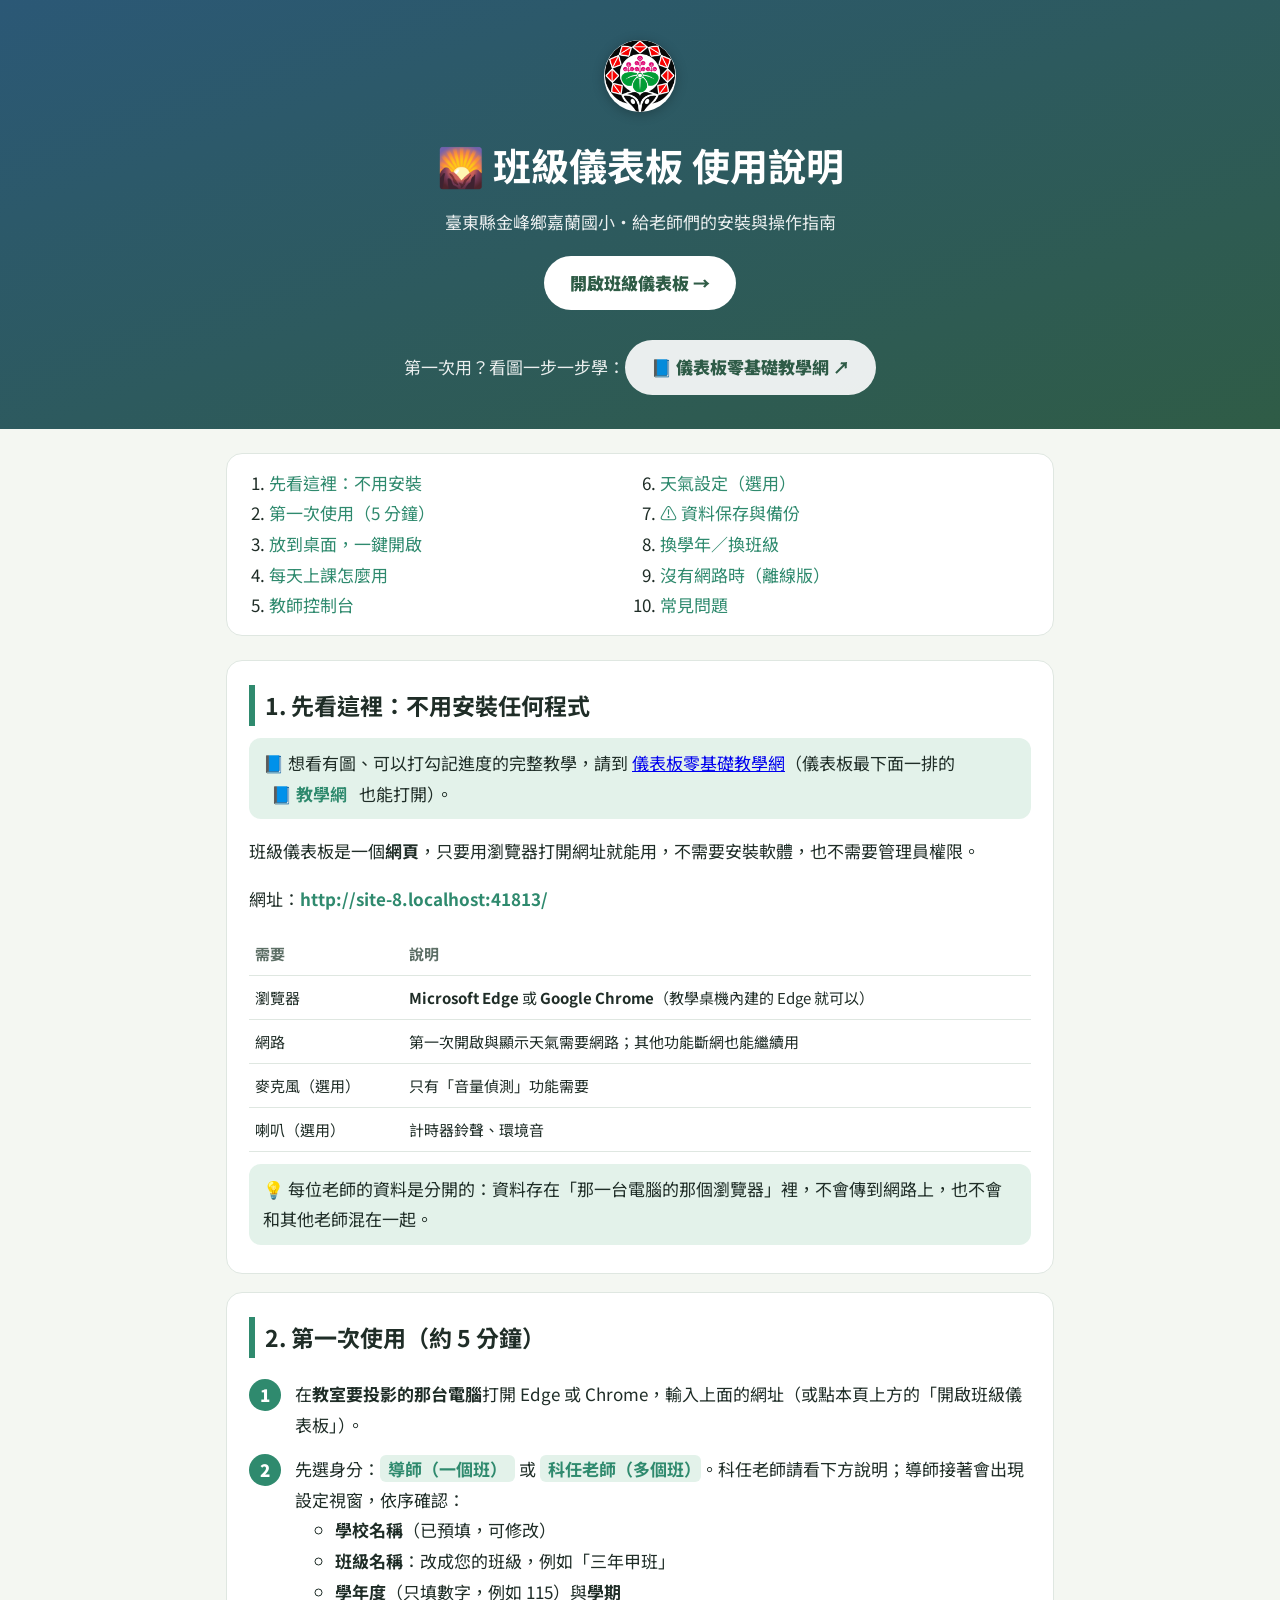
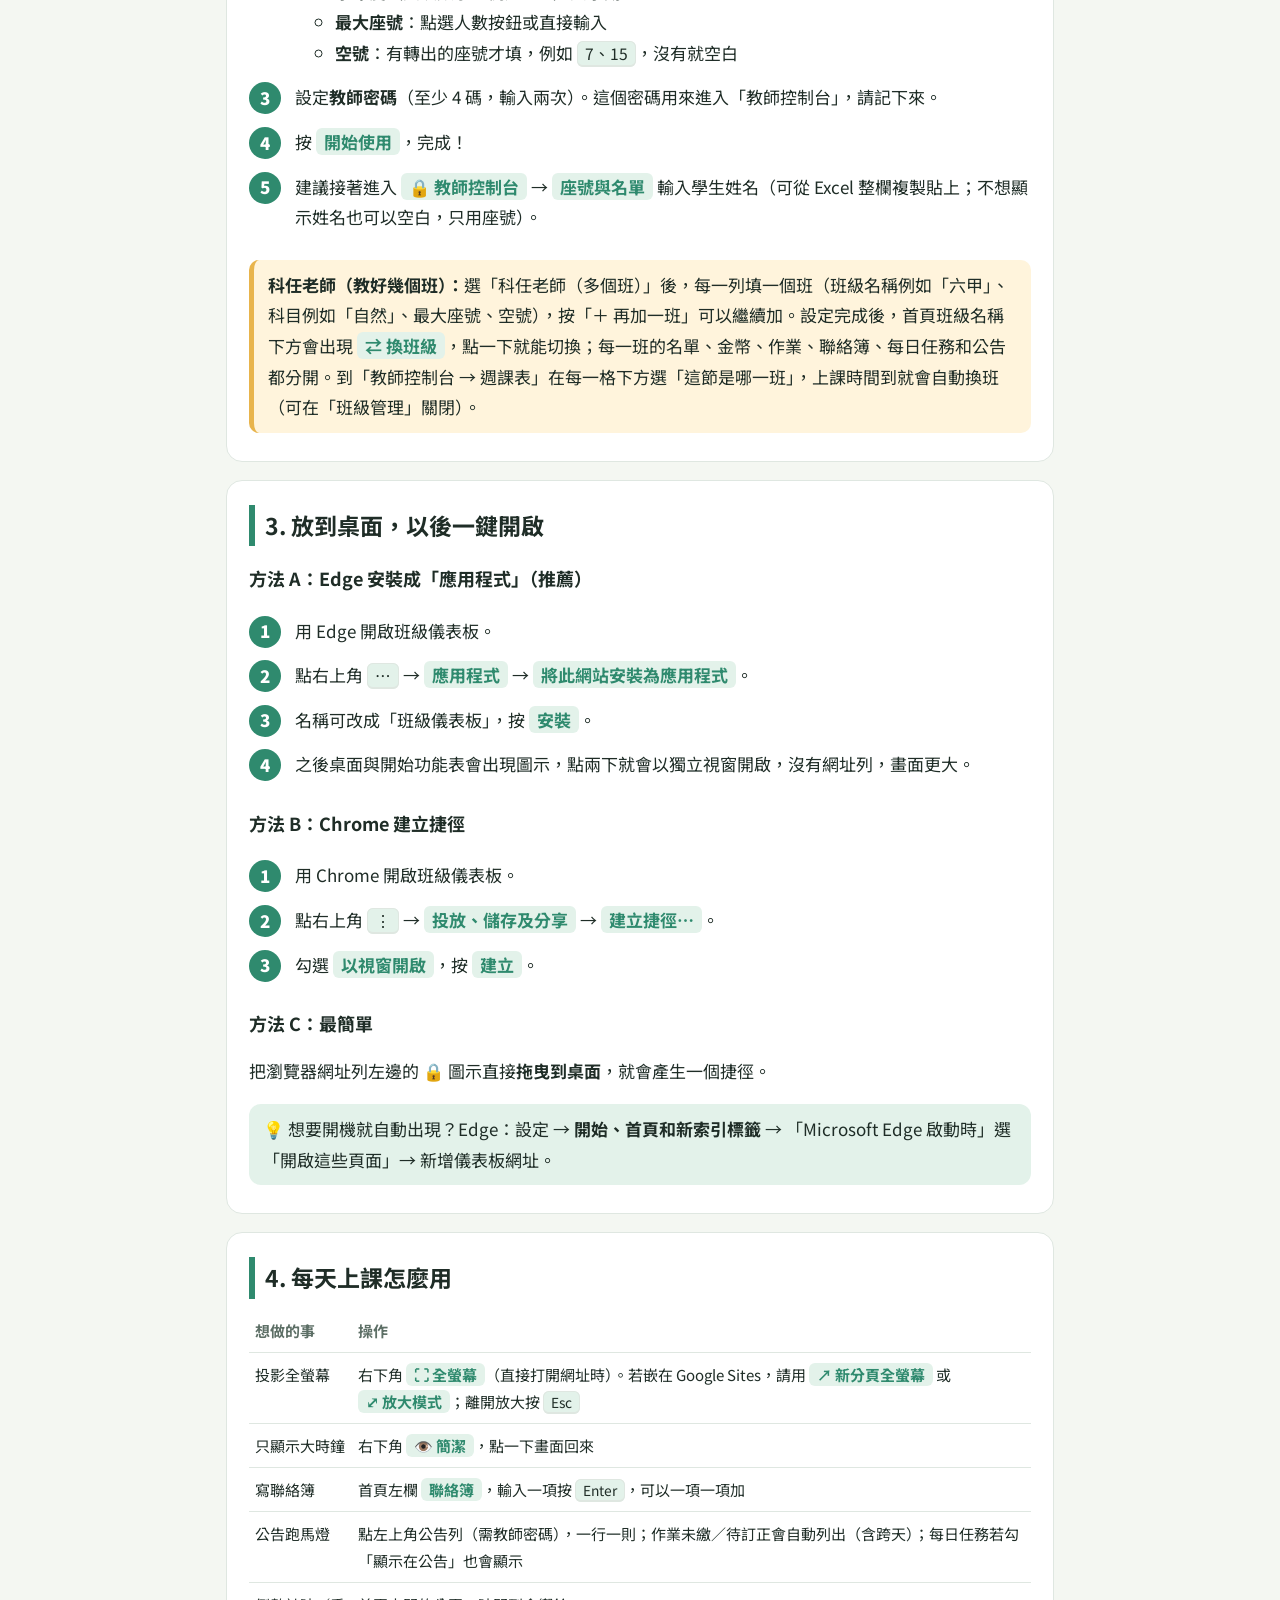
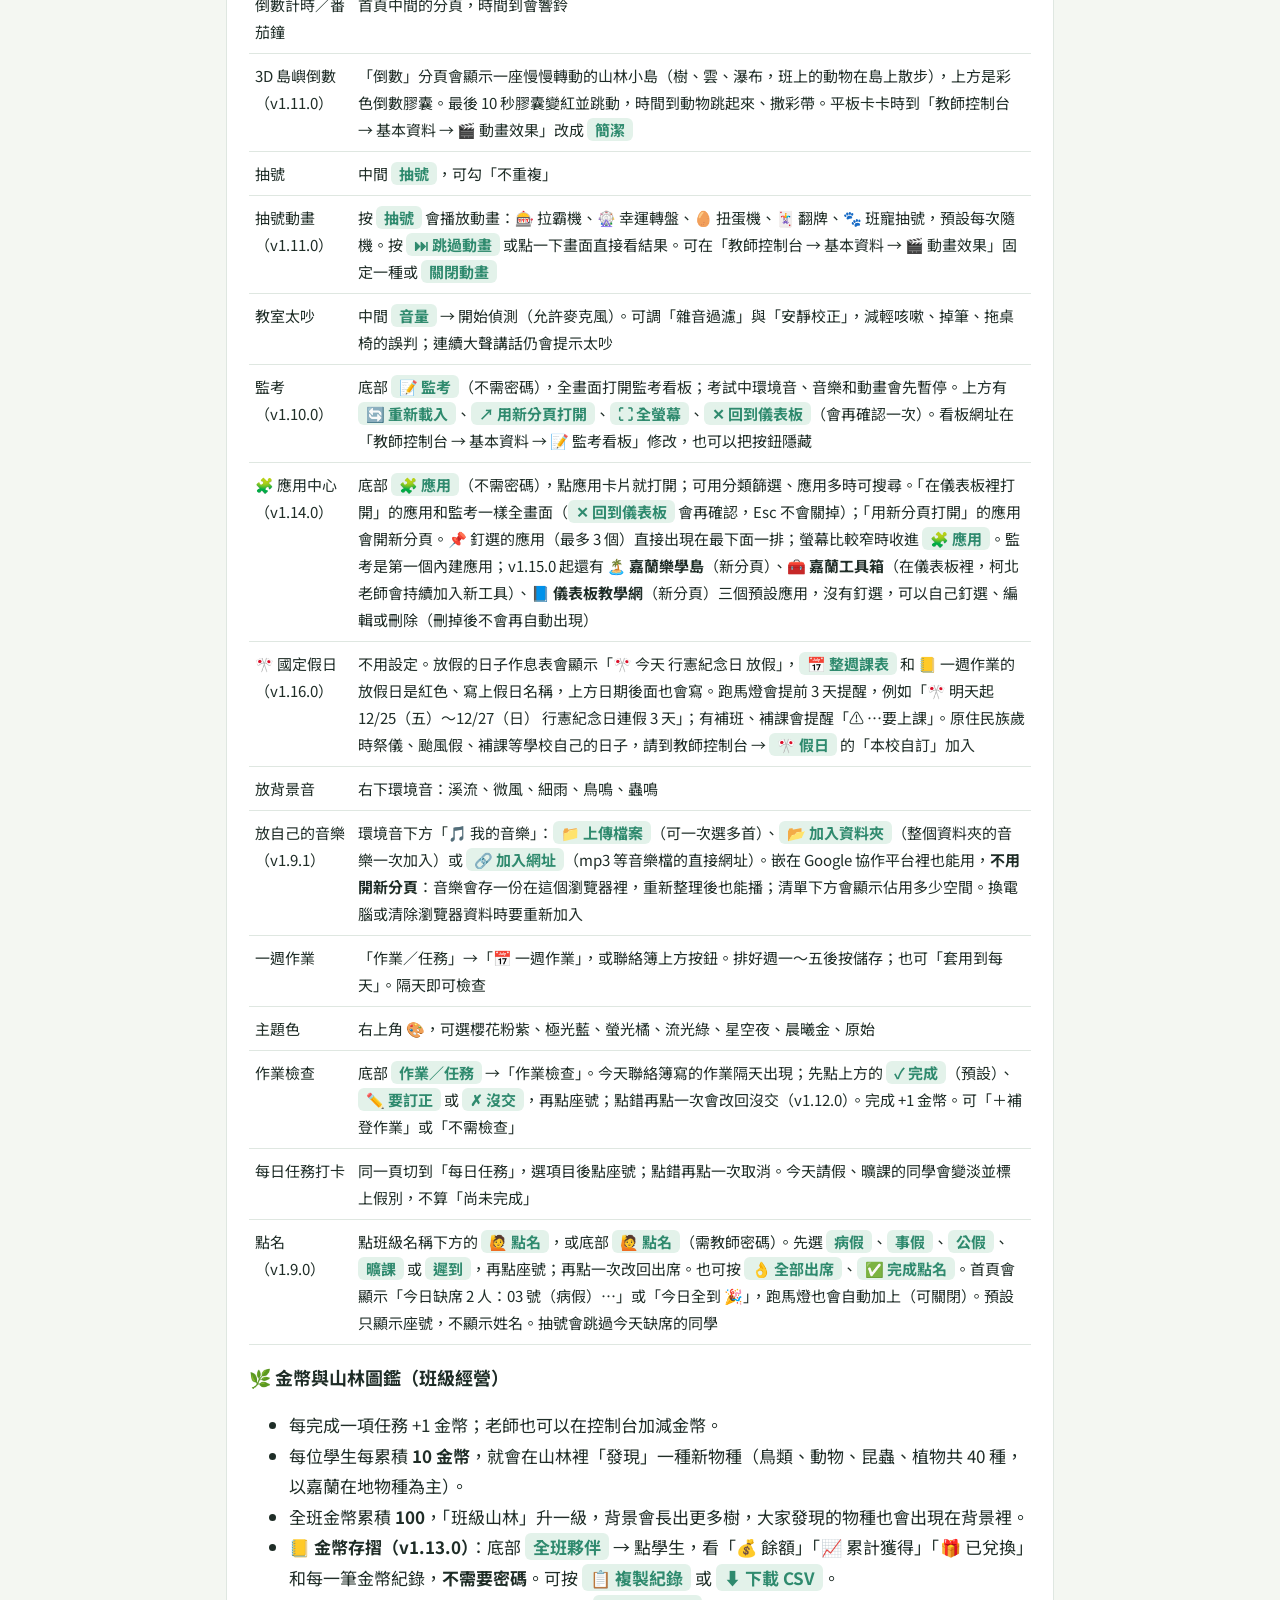
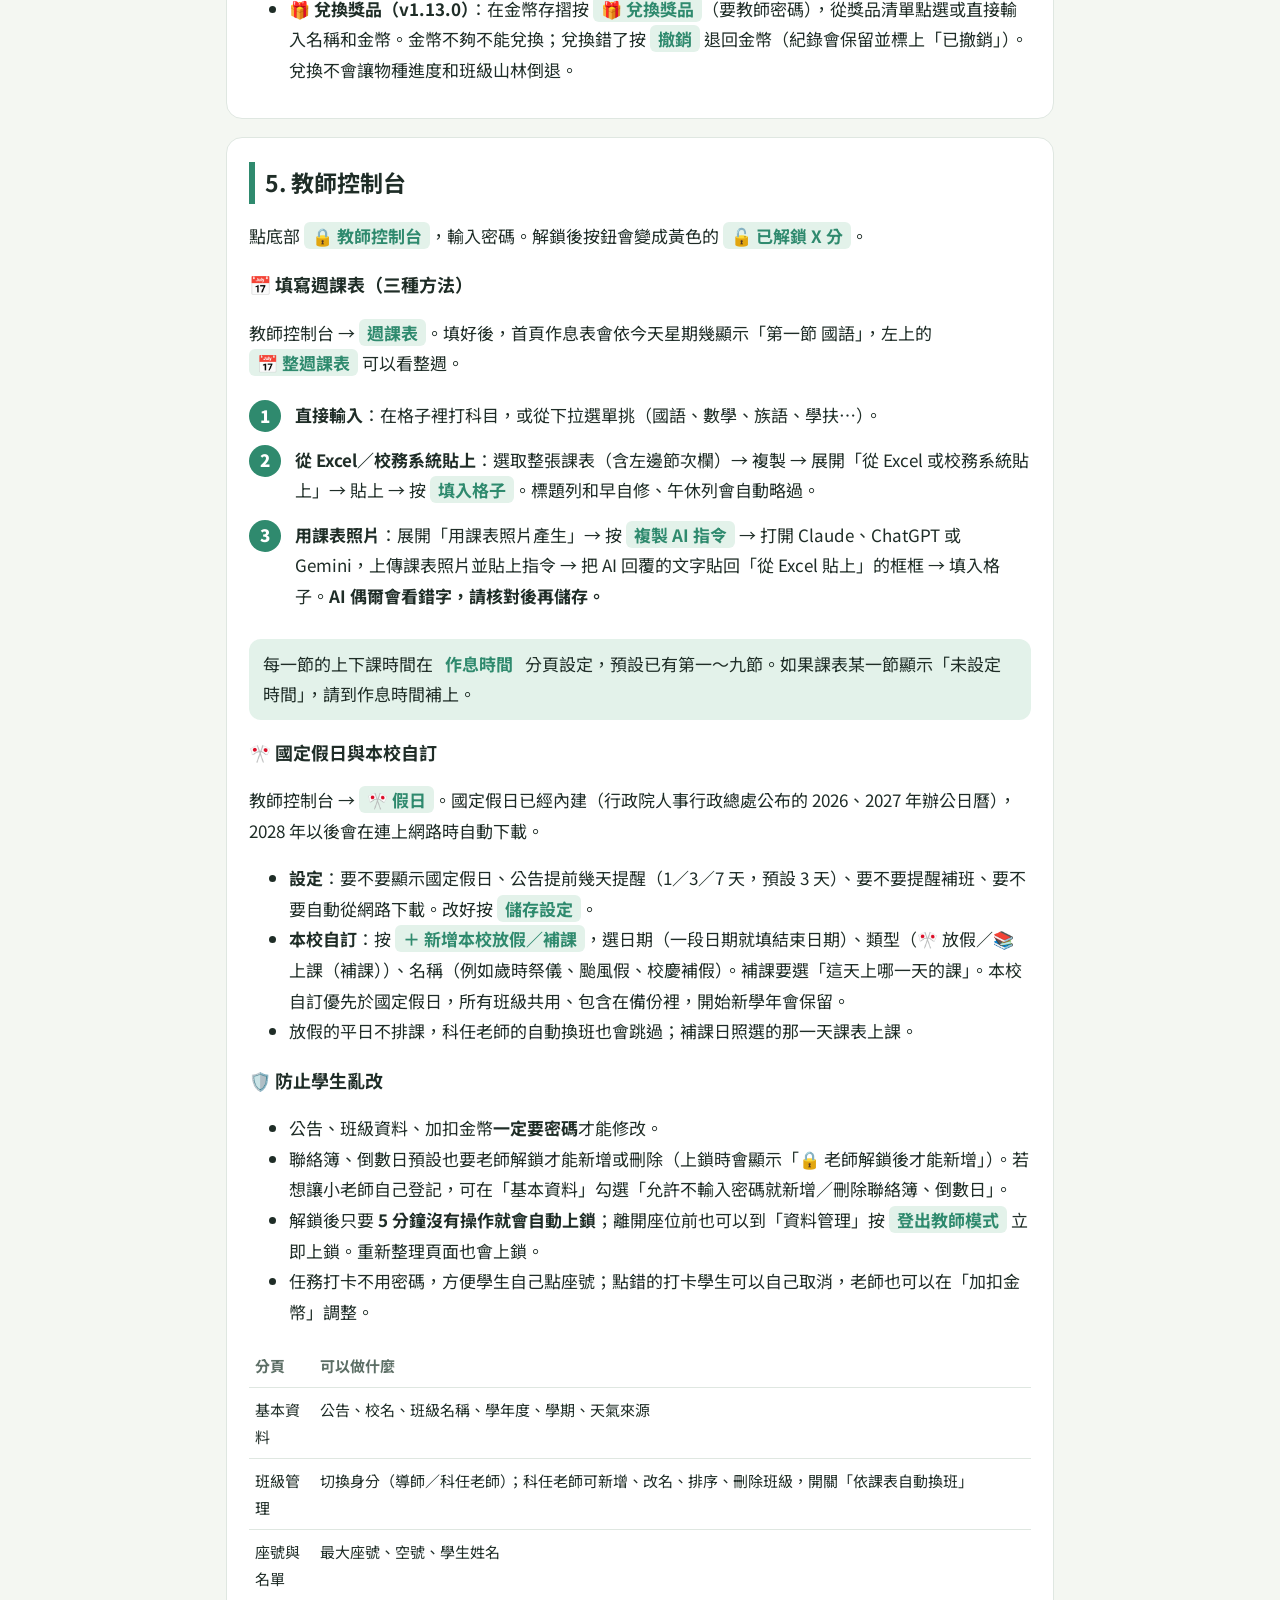
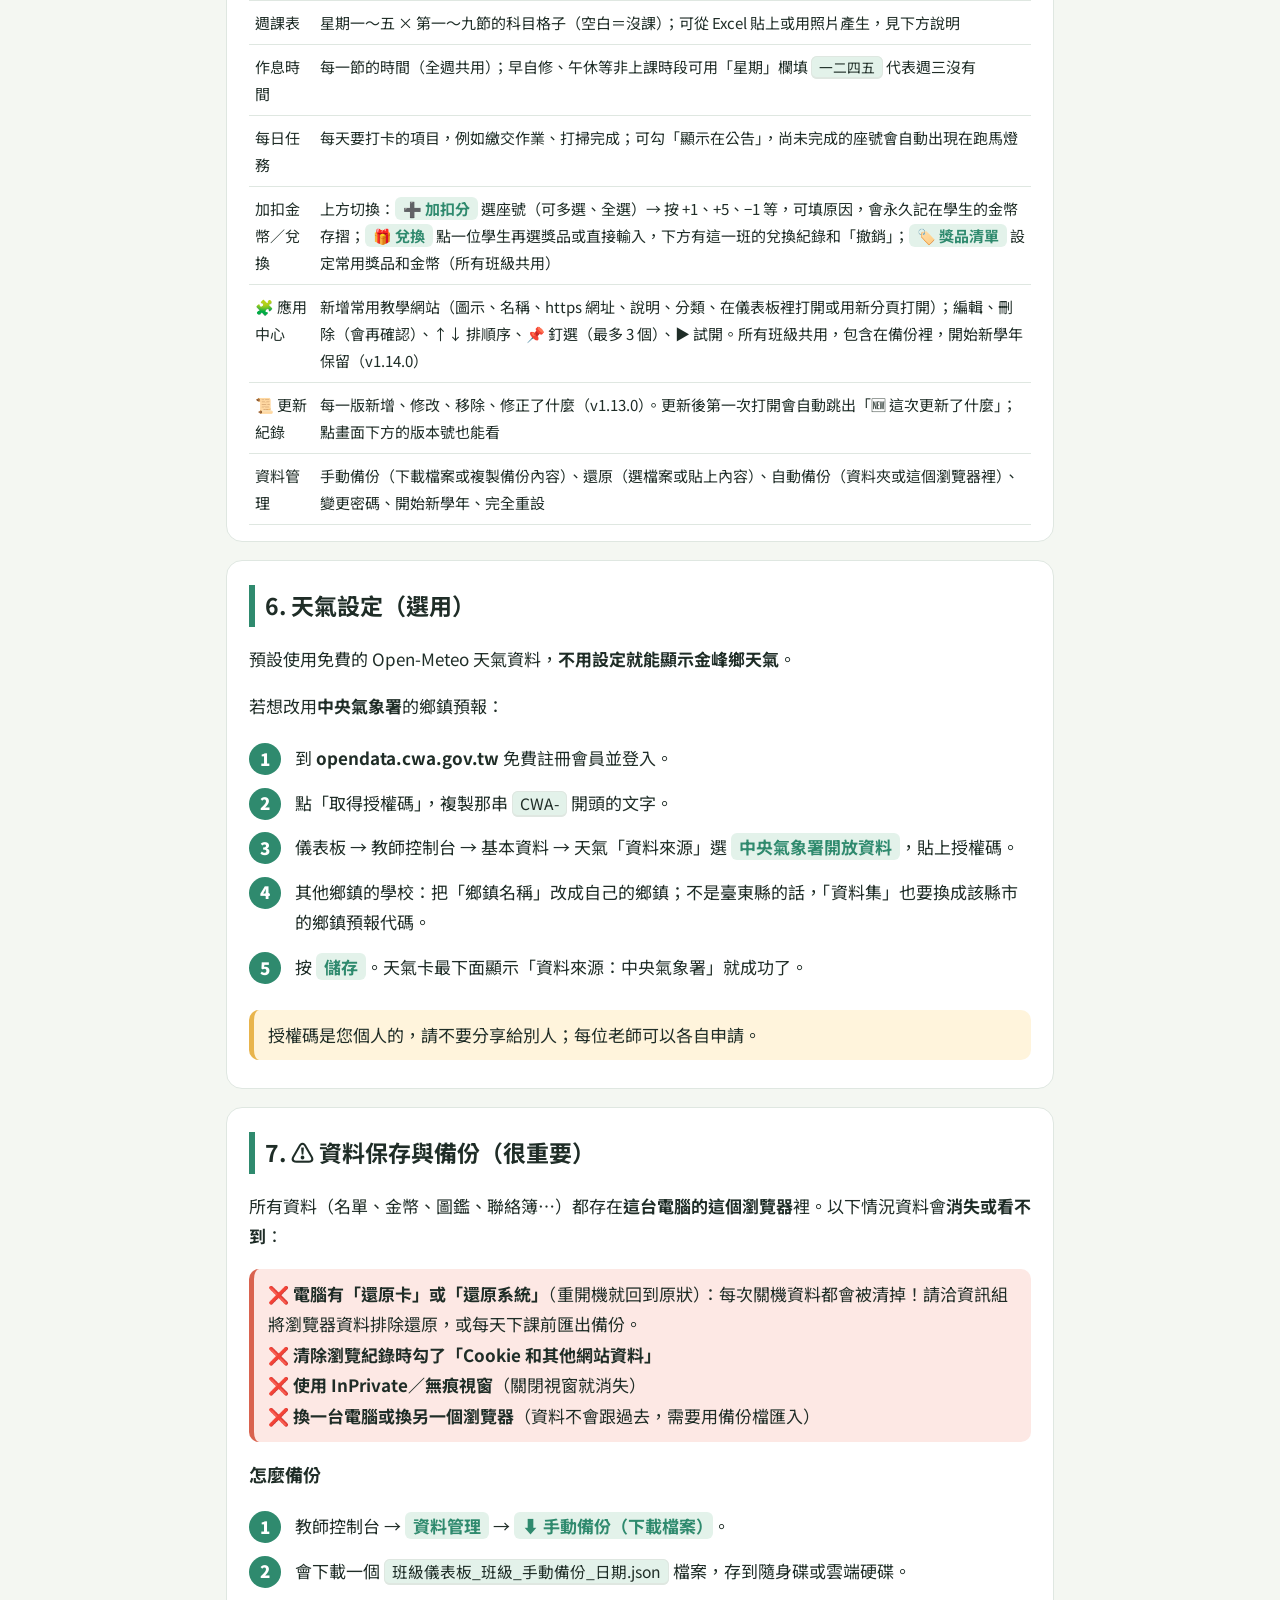
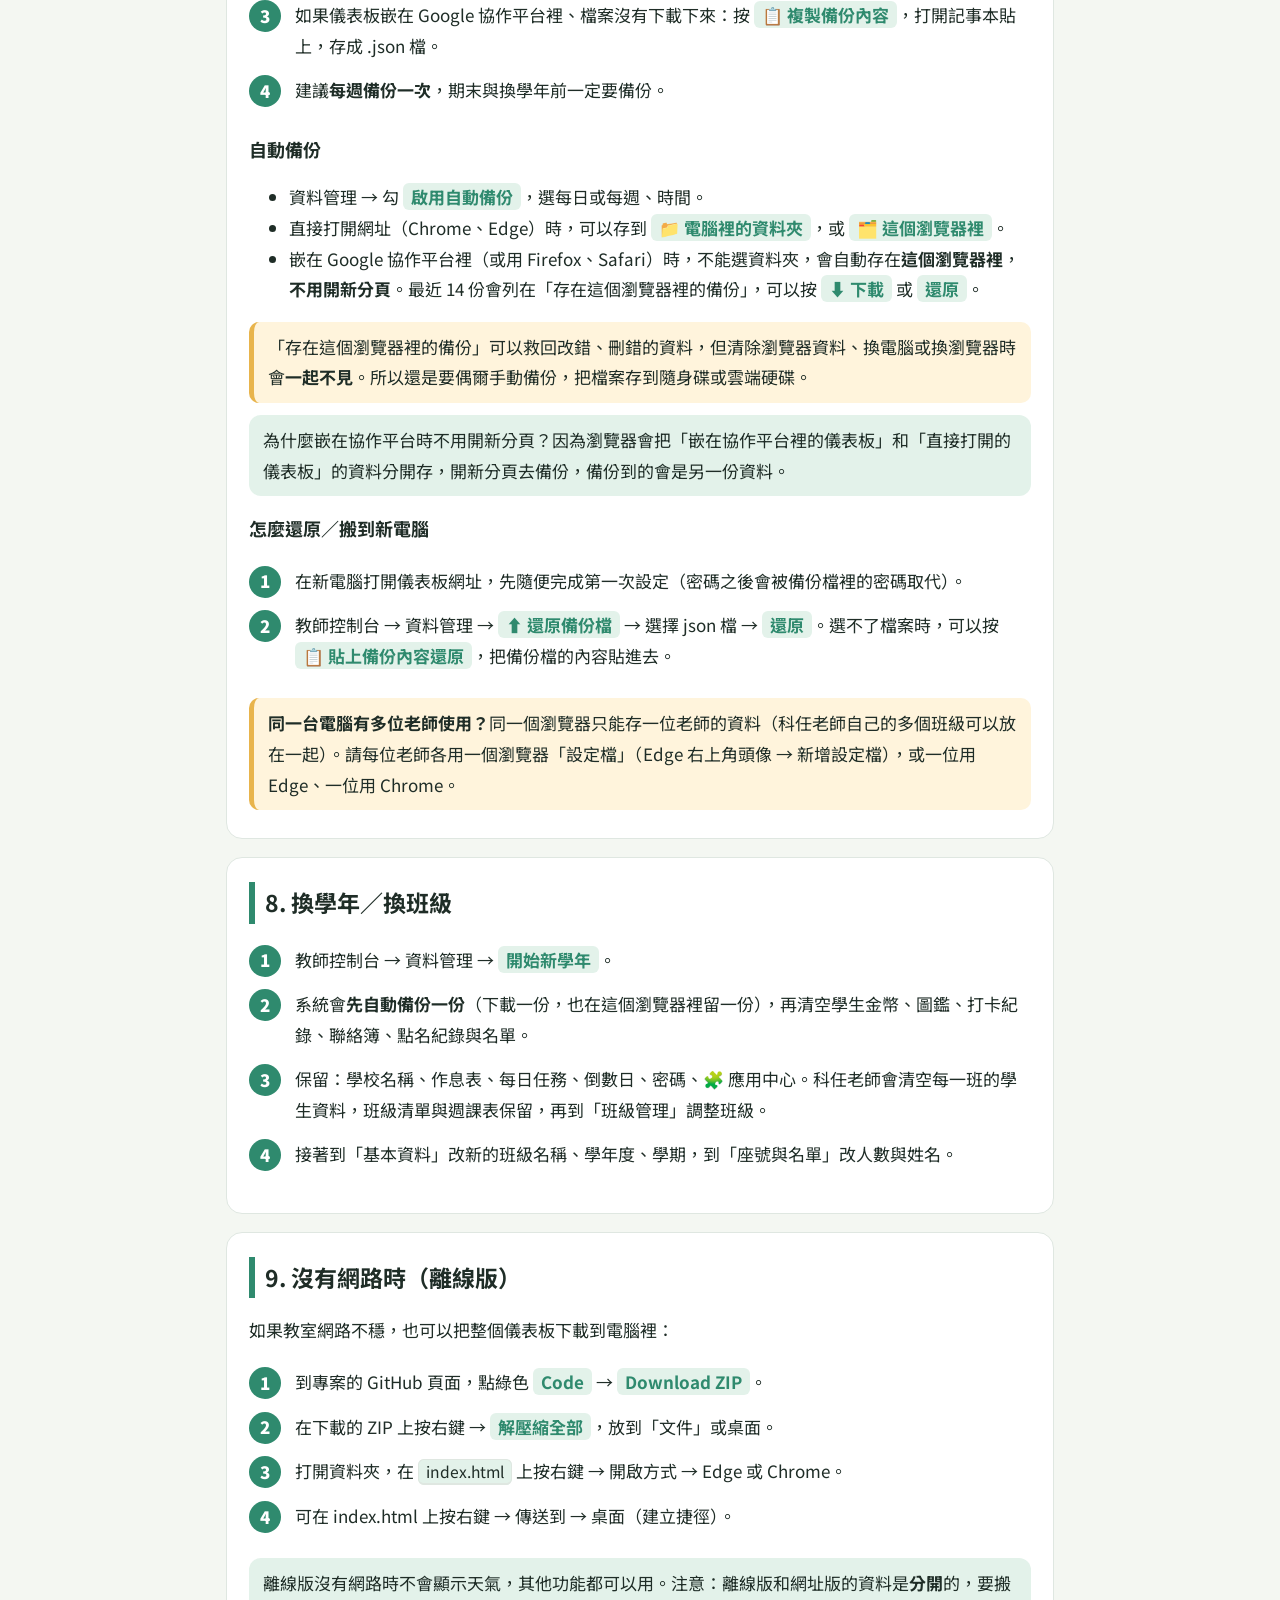
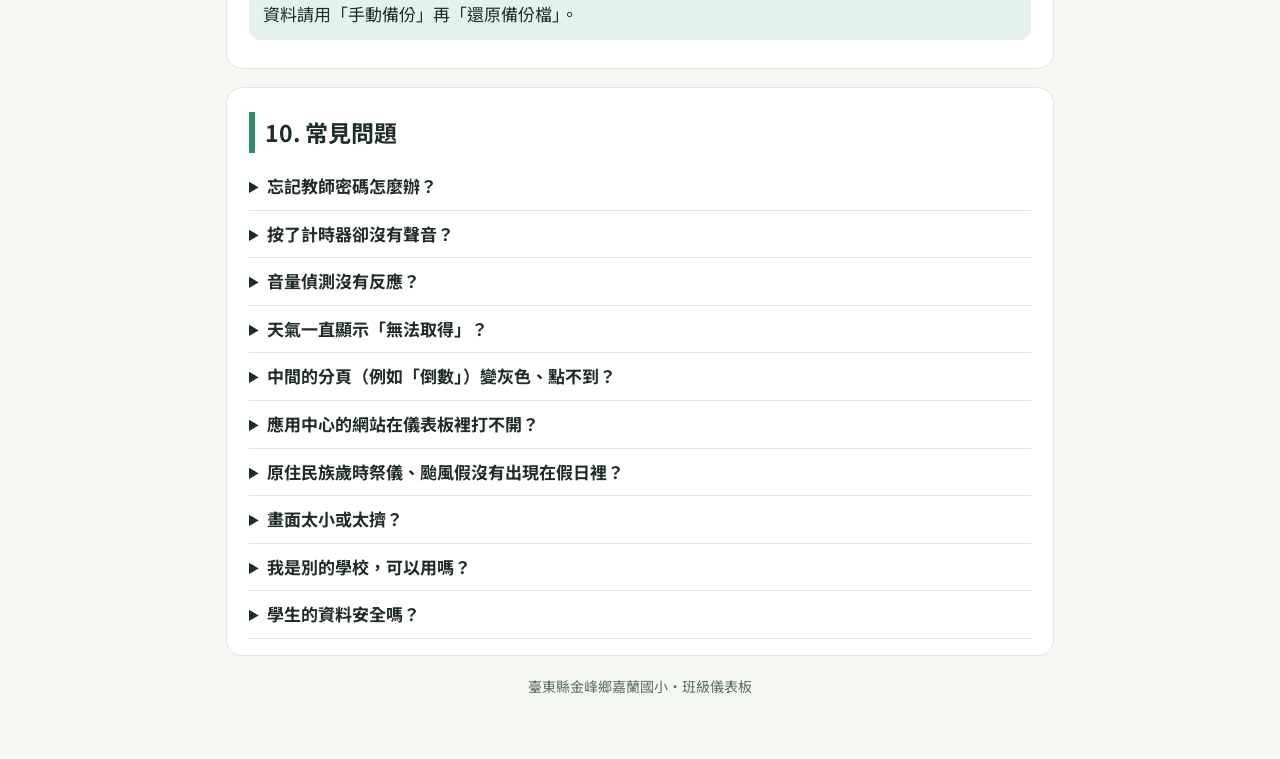
==== guide.html @ e72293cb "Add files via upload" ====
<!DOCTYPE html>
<html lang="zh-Hant-TW">
<head>
<meta charset="UTF-8">
<meta name="viewport" content="width=device-width, initial-scale=1">
<title>班級儀表板使用說明</title>
<link rel="icon" href="images/favicon-32.png" type="image/png" sizes="32x32">
<link rel="apple-touch-icon" href="images/apple-touch-icon.png" sizes="180x180">
<link rel="stylesheet" href="https://fonts.googleapis.com/css2?family=Noto+Sans+TC:wght@400;700;900&display=swap">
<style>
  :root { --bg: #f4f7f2; --card: #fff; --text: #1f2d27; --muted: #5d6f66; --accent: #2f8a6e; --accent-soft: #e3f2ea; --warn: #fff4dc; --warn-line: #e8b44c; --danger: #fde8e4; --danger-line: #d9634f; --line: #dfe7e1; }
  @media (prefers-color-scheme: dark) { :root:not([data-theme="light"]) { --bg: #122019; --card: #1a2b23; --text: #e8f1ec; --muted: #9db3a7; --accent: #6fc7a5; --accent-soft: #20392e; --warn: #3a3220; --warn-line: #c99a3a; --danger: #3d2420; --danger-line: #d9634f; --line: #2c4237; } }
  * { box-sizing: border-box; }
  body { margin: 0; font-family: "Noto Sans TC", "Microsoft JhengHei", sans-serif; background: var(--bg); color: var(--text); line-height: 1.8; font-size: 17px; }
  header { background: linear-gradient(160deg, #2b5876, #2f5c46); color: #fff; padding: 40px 16px 34px; text-align: center; }
  header h1 { margin: 0; font-size: clamp(26px, 5vw, 38px); }
  header p { margin: 8px 0 0; opacity: .9; }
  header a.open { display: inline-block; margin-top: 18px; background: #fff; color: #2f5c46; font-weight: 900; padding: 12px 26px; border-radius: 999px; text-decoration: none; }
  main { max-width: 860px; margin: 0 auto; padding: 24px 16px 60px; }
  nav.toc { background: var(--card); border: 1px solid var(--line); border-radius: 16px; padding: 14px 20px; margin-bottom: 24px; }
  nav.toc ol { margin: 0; padding-left: 22px; columns: 2; }
  @media (max-width: 600px) { nav.toc ol { columns: 1; } }
  nav.toc a { color: var(--accent); text-decoration: none; }
  section { background: var(--card); border: 1px solid var(--line); border-radius: 16px; padding: 6px 22px 16px; margin-bottom: 18px; }
  h2 { font-size: 23px; border-left: 6px solid var(--accent); padding-left: 10px; margin: 18px 0 10px; }
  h3 { font-size: 18px; margin: 16px 0 4px; }
  ol.steps { counter-reset: s; list-style: none; padding: 0; }
  ol.steps > li { counter-increment: s; position: relative; padding: 4px 0 10px 46px; }
  ol.steps > li::before { content: counter(s); position: absolute; left: 0; top: 4px; width: 32px; height: 32px; border-radius: 50%; background: var(--accent); color: #fff; font-weight: 900; display: grid; place-items: center; }
  kbd { background: var(--accent-soft); border: 1px solid var(--line); border-bottom-width: 2px; border-radius: 6px; padding: 0 7px; font-family: inherit; font-size: .92em; }
  .btnname { background: var(--accent-soft); color: var(--accent); padding: 1px 8px; border-radius: 6px; font-weight: 700; white-space: nowrap; }
  .note { background: var(--accent-soft); border-radius: 12px; padding: 10px 14px; margin: 12px 0; }
  .warn { background: var(--warn); border-left: 5px solid var(--warn-line); border-radius: 10px; padding: 10px 14px; margin: 12px 0; }
  .danger { background: var(--danger); border-left: 5px solid var(--danger-line); border-radius: 10px; padding: 10px 14px; margin: 12px 0; }
  table { width: 100%; border-collapse: collapse; font-size: 15px; }
  th, td { border-bottom: 1px solid var(--line); padding: 8px 6px; text-align: left; vertical-align: top; }
  th { color: var(--muted); font-weight: 700; }
  .url { word-break: break-all; font-weight: 700; color: var(--accent); }
  details { border-bottom: 1px solid var(--line); padding: 8px 0; }
  summary { cursor: pointer; font-weight: 700; }
  footer { text-align: center; color: var(--muted); font-size: 14px; }
</style>
</head>
<body>
<header>
  <img src="images/school-logo.png" alt="嘉蘭國小校徽" width="72" height="72" style="border-radius:50%;background:#fff;box-shadow:0 2px 12px rgba(0,0,0,.25);margin-bottom:10px" onerror="this.style.display='none'">
  <h1>🌄 班級儀表板 使用說明</h1>
  <p>臺東縣金峰鄉嘉蘭國小・給老師們的安裝與操作指南</p>
  <a class="open" href="./">開啟班級儀表板 →</a>
  <p style="margin-top:12px">第一次用？看圖一步一步學：<a class="open" href="https://classboard-teaching.netlify.app/" target="_blank" rel="noopener">📘 儀表板零基礎教學網 ↗</a></p>
</header>

<main>
  <nav class="toc">
    <ol>
      <li><a href="#what">先看這裡：不用安裝</a></li>
      <li><a href="#first">第一次使用（5 分鐘）</a></li>
      <li><a href="#desktop">放到桌面，一鍵開啟</a></li>
      <li><a href="#daily">每天上課怎麼用</a></li>
      <li><a href="#teacher">教師控制台</a></li>
      <li><a href="#weather">天氣設定（選用）</a></li>
      <li><a href="#data">⚠️ 資料保存與備份</a></li>
      <li><a href="#year">換學年／換班級</a></li>
      <li><a href="#offline">沒有網路時（離線版）</a></li>
      <li><a href="#faq">常見問題</a></li>
    </ol>
  </nav>

  <section id="what">
    <h2>1. 先看這裡：不用安裝任何程式</h2>
    <div class="note">📘 想看有圖、可以打勾記進度的完整教學，請到 <a href="https://classboard-teaching.netlify.app/" target="_blank" rel="noopener">儀表板零基礎教學網</a>（儀表板最下面一排的 <span class="btnname">📘 教學網</span> 也能打開）。</div>
    <p>班級儀表板是一個<b>網頁</b>，只要用瀏覽器打開網址就能用，不需要安裝軟體，也不需要管理員權限。</p>
    <p>網址：<span class="url" id="siteUrl">（本頁的上一層網址）</span></p>
    <table>
      <tr><th>需要</th><th>說明</th></tr>
      <tr><td>瀏覽器</td><td><b>Microsoft Edge</b> 或 <b>Google Chrome</b>（教學桌機內建的 Edge 就可以）</td></tr>
      <tr><td>網路</td><td>第一次開啟與顯示天氣需要網路；其他功能斷網也能繼續用</td></tr>
      <tr><td>麥克風（選用）</td><td>只有「音量偵測」功能需要</td></tr>
      <tr><td>喇叭（選用）</td><td>計時器鈴聲、環境音</td></tr>
    </table>
    <div class="note">💡 每位老師的資料是分開的：資料存在「那一台電腦的那個瀏覽器」裡，不會傳到網路上，也不會和其他老師混在一起。</div>
  </section>

  <section id="first">
    <h2>2. 第一次使用（約 5 分鐘）</h2>
    <ol class="steps">
      <li>在<b>教室要投影的那台電腦</b>打開 Edge 或 Chrome，輸入上面的網址（或點本頁上方的「開啟班級儀表板」）。</li>
      <li>先選身分：<span class="btnname">導師（一個班）</span> 或 <span class="btnname">科任老師（多個班）</span>。科任老師請看下方說明；導師接著會出現設定視窗，依序確認：
        <ul>
          <li><b>學校名稱</b>（已預填，可修改）</li>
          <li><b>班級名稱</b>：改成您的班級，例如「三年甲班」</li>
          <li><b>學年度</b>（只填數字，例如 115）與<b>學期</b></li>
          <li><b>最大座號</b>：點選人數按鈕或直接輸入</li>
          <li><b>空號</b>：有轉出的座號才填，例如 <kbd>7、15</kbd>，沒有就空白</li>
        </ul>
      </li>
      <li>設定<b>教師密碼</b>（至少 4 碼，輸入兩次）。這個密碼用來進入「教師控制台」，請記下來。</li>
      <li>按 <span class="btnname">開始使用</span>，完成！</li>
      <li>建議接著進入 <span class="btnname">🔒 教師控制台</span> → <span class="btnname">座號與名單</span> 輸入學生姓名（可從 Excel 整欄複製貼上；不想顯示姓名也可以空白，只用座號）。</li>
    </ol>
    <div class="warn"><b>科任老師（教好幾個班）：</b>選「科任老師（多個班）」後，每一列填一個班（班級名稱例如「六甲」、科目例如「自然」、最大座號、空號），按「＋ 再加一班」可以繼續加。設定完成後，首頁班級名稱下方會出現 <span class="btnname">⇄ 換班級</span>，點一下就能切換；每一班的名單、金幣、作業、聯絡簿、每日任務和公告都分開。到「教師控制台 → 週課表」在每一格下方選「這節是哪一班」，上課時間到就會自動換班（可在「班級管理」關閉）。</div>
  </section>

  <section id="desktop">
    <h2>3. 放到桌面，以後一鍵開啟</h2>
    <h3>方法 A：Edge 安裝成「應用程式」（推薦）</h3>
    <ol class="steps">
      <li>用 Edge 開啟班級儀表板。</li>
      <li>點右上角 <kbd>⋯</kbd> → <span class="btnname">應用程式</span> → <span class="btnname">將此網站安裝為應用程式</span>。</li>
      <li>名稱可改成「班級儀表板」，按 <span class="btnname">安裝</span>。</li>
      <li>之後桌面與開始功能表會出現圖示，點兩下就會以獨立視窗開啟，沒有網址列，畫面更大。</li>
    </ol>
    <h3>方法 B：Chrome 建立捷徑</h3>
    <ol class="steps">
      <li>用 Chrome 開啟班級儀表板。</li>
      <li>點右上角 <kbd>⋮</kbd> → <span class="btnname">投放、儲存及分享</span> → <span class="btnname">建立捷徑…</span>。</li>
      <li>勾選 <span class="btnname">以視窗開啟</span>，按 <span class="btnname">建立</span>。</li>
    </ol>
    <h3>方法 C：最簡單</h3>
    <p>把瀏覽器網址列左邊的 🔒 圖示直接<b>拖曳到桌面</b>，就會產生一個捷徑。</p>
    <div class="note">💡 想要開機就自動出現？Edge：設定 → <b>開始、首頁和新索引標籤</b> → 「Microsoft Edge 啟動時」選「開啟這些頁面」→ 新增儀表板網址。</div>
  </section>

  <section id="daily">
    <h2>4. 每天上課怎麼用</h2>
    <table>
      <tr><th>想做的事</th><th>操作</th></tr>
      <tr><td>投影全螢幕</td><td>右下角 <span class="btnname">⛶ 全螢幕</span>（直接打開網址時）。若嵌在 Google Sites，請用 <span class="btnname">↗ 新分頁全螢幕</span> 或 <span class="btnname">⤢ 放大模式</span>；離開放大按 <kbd>Esc</kbd></td></tr>
      <tr><td>只顯示大時鐘</td><td>右下角 <span class="btnname">👁️ 簡潔</span>，點一下畫面回來</td></tr>
      <tr><td>寫聯絡簿</td><td>首頁左欄 <span class="btnname">聯絡簿</span>，輸入一項按 <kbd>Enter</kbd>，可以一項一項加</td></tr>
      <tr><td>公告跑馬燈</td><td>點左上角公告列（需教師密碼），一行一則；作業未繳／待訂正會自動列出（含跨天）；每日任務若勾「顯示在公告」也會顯示</td></tr>
      <tr><td>倒數計時／番茄鐘</td><td>首頁中間的分頁，時間到會響鈴</td></tr>
      <tr><td>3D 島嶼倒數（v1.11.0）</td><td>「倒數」分頁會顯示一座慢慢轉動的山林小島（樹、雲、瀑布，班上的動物在島上散步），上方是彩色倒數膠囊。最後 10 秒膠囊變紅並跳動，時間到動物跳起來、撒彩帶。平板卡卡時到「教師控制台 → 基本資料 → 🎬 動畫效果」改成 <span class="btnname">簡潔</span></td></tr>
      <tr><td>抽號</td><td>中間 <span class="btnname">抽號</span>，可勾「不重複」</td></tr>
      <tr><td>抽號動畫（v1.11.0）</td><td>按 <span class="btnname">抽號</span> 會播放動畫：🎰 拉霸機、🎡 幸運轉盤、🥚 扭蛋機、🃏 翻牌、🐾 班寵抽號，預設每次隨機。按 <span class="btnname">⏭ 跳過動畫</span> 或點一下畫面直接看結果。可在「教師控制台 → 基本資料 → 🎬 動畫效果」固定一種或 <span class="btnname">關閉動畫</span></td></tr>
      <tr><td>教室太吵</td><td>中間 <span class="btnname">音量</span> → 開始偵測（允許麥克風）。可調「雜音過濾」與「安靜校正」，減輕咳嗽、掉筆、拖桌椅的誤判；連續大聲講話仍會提示太吵</td></tr>
      <tr><td>監考（v1.10.0）</td><td>底部 <span class="btnname">📝 監考</span>（不需密碼），全畫面打開監考看板；考試中環境音、音樂和動畫會先暫停。上方有 <span class="btnname">🔄 重新載入</span>、<span class="btnname">↗ 用新分頁打開</span>、<span class="btnname">⛶ 全螢幕</span>、<span class="btnname">✕ 回到儀表板</span>（會再確認一次）。看板網址在「教師控制台 → 基本資料 → 📝 監考看板」修改，也可以把按鈕隱藏</td></tr>
      <tr><td>🧩 應用中心（v1.14.0）</td><td>底部 <span class="btnname">🧩 應用</span>（不需密碼），點應用卡片就打開；可用分類篩選、應用多時可搜尋。「在儀表板裡打開」的應用和監考一樣全畫面（<span class="btnname">✕ 回到儀表板</span> 會再確認，Esc 不會關掉）；「用新分頁打開」的應用會開新分頁。📌 釘選的應用（最多 3 個）直接出現在最下面一排；螢幕比較窄時收進 <span class="btnname">🧩 應用</span>。監考是第一個內建應用；v1.15.0 起還有 <b>🏝️ 嘉蘭樂學島</b>（新分頁）、<b>🧰 嘉蘭工具箱</b>（在儀表板裡，柯北老師會持續加入新工具）、<b>📘 儀表板教學網</b>（新分頁）三個預設應用，沒有釘選，可以自己釘選、編輯或刪除（刪掉後不會再自動出現）</td></tr>
      <tr><td>🎌 國定假日（v1.16.0）</td><td>不用設定。放假的日子作息表會顯示「🎌 今天 行憲紀念日 放假」，<span class="btnname">📅 整週課表</span> 和 📒 一週作業的放假日是紅色、寫上假日名稱，上方日期後面也會寫。跑馬燈會提前 3 天提醒，例如「🎌 明天起 12/25（五）～12/27（日） 行憲紀念日連假 3 天」；有補班、補課會提醒「⚠️ …要上課」。原住民族歲時祭儀、颱風假、補課等學校自己的日子，請到教師控制台 → <span class="btnname">🎌 假日</span> 的「本校自訂」加入</td></tr>
      <tr><td>放背景音</td><td>右下環境音：溪流、微風、細雨、鳥鳴、蟲鳴</td></tr>
      <tr><td>放自己的音樂（v1.9.1）</td><td>環境音下方「🎵 我的音樂」：<span class="btnname">📁 上傳檔案</span>（可一次選多首）、<span class="btnname">📂 加入資料夾</span>（整個資料夾的音樂一次加入）或 <span class="btnname">🔗 加入網址</span>（mp3 等音樂檔的直接網址）。嵌在 Google 協作平台裡也能用，<b>不用開新分頁</b>：音樂會存一份在這個瀏覽器裡，重新整理後也能播；清單下方會顯示佔用多少空間。換電腦或清除瀏覽器資料時要重新加入</td></tr>
      <tr><td>一週作業</td><td>「作業／任務」→「📅 一週作業」，或聯絡簿上方按鈕。排好週一～五後按儲存；也可「套用到每天」。隔天即可檢查</td></tr>
      <tr><td>主題色</td><td>右上角 🎨，可選櫻花粉紫、極光藍、螢光橘、流光綠、星空夜、晨曦金、原始</td></tr>
      <tr><td>作業檢查</td><td>底部 <span class="btnname">作業／任務</span> →「作業檢查」。今天聯絡簿寫的作業隔天出現；先點上方的 <span class="btnname">✓ 完成</span>（預設）、<span class="btnname">✏️ 要訂正</span> 或 <span class="btnname">✗ 沒交</span>，再點座號；點錯再點一次會改回沒交（v1.12.0）。完成 +1 金幣。可「＋補登作業」或「不需檢查」</td></tr>
      <tr><td>每日任務打卡</td><td>同一頁切到「每日任務」，選項目後點座號；點錯再點一次取消。今天請假、曠課的同學會變淡並標上假別，不算「尚未完成」</td></tr>
      <tr><td>點名（v1.9.0）</td><td>點班級名稱下方的 <span class="btnname">🙋 點名</span>，或底部 <span class="btnname">🙋 點名</span>（需教師密碼）。先選 <span class="btnname">病假</span>、<span class="btnname">事假</span>、<span class="btnname">公假</span>、<span class="btnname">曠課</span> 或 <span class="btnname">遲到</span>，再點座號；再點一次改回出席。也可按 <span class="btnname">👌 全部出席</span>、<span class="btnname">✅ 完成點名</span>。首頁會顯示「今日缺席 2 人：03 號（病假）…」或「今日全到 🎉」，跑馬燈也會自動加上（可關閉）。預設只顯示座號，不顯示姓名。抽號會跳過今天缺席的同學</td></tr>
    </table>
    <h3>🌿 金幣與山林圖鑑（班級經營）</h3>
    <ul>
      <li>每完成一項任務 +1 金幣；老師也可以在控制台加減金幣。</li>
      <li>每位學生每累積 <b>10 金幣</b>，就會在山林裡「發現」一種新物種（鳥類、動物、昆蟲、植物共 40 種，以嘉蘭在地物種為主）。</li>
      <li>全班金幣累積 <b>100</b>，「班級山林」升一級，背景會長出更多樹，大家發現的物種也會出現在背景裡。</li>
      <li><b>📒 金幣存摺（v1.13.0）</b>：底部 <span class="btnname">全班夥伴</span> → 點學生，看「💰 餘額」「📈 累計獲得」「🎁 已兌換」和每一筆金幣紀錄，<b>不需要密碼</b>。可按 <span class="btnname">📋 複製紀錄</span> 或 <span class="btnname">⬇️ 下載 CSV</span>。</li>
      <li><b>🎁 兌換獎品（v1.13.0）</b>：在金幣存摺按 <span class="btnname">🎁 兌換獎品</span>（要教師密碼），從獎品清單點選或直接輸入名稱和金幣。金幣不夠不能兌換；兌換錯了按 <span class="btnname">撤銷</span> 退回金幣（紀錄會保留並標上「已撤銷」）。兌換不會讓物種進度和班級山林倒退。</li>
    </ul>
  </section>

  <section id="teacher">
    <h2>5. 教師控制台</h2>
    <p>點底部 <span class="btnname">🔒 教師控制台</span>，輸入密碼。解鎖後按鈕會變成黃色的 <span class="btnname">🔓 已解鎖 X 分</span>。</p>
    <h3>📅 填寫週課表（三種方法）</h3>
    <p>教師控制台 → <span class="btnname">週課表</span>。填好後，首頁作息表會依今天星期幾顯示「第一節 國語」，左上的 <span class="btnname">📅 整週課表</span> 可以看整週。</p>
    <ol class="steps">
      <li><b>直接輸入</b>：在格子裡打科目，或從下拉選單挑（國語、數學、族語、學扶…）。</li>
      <li><b>從 Excel／校務系統貼上</b>：選取整張課表（含左邊節次欄）→ 複製 → 展開「從 Excel 或校務系統貼上」→ 貼上 → 按 <span class="btnname">填入格子</span>。標題列和早自修、午休列會自動略過。</li>
      <li><b>用課表照片</b>：展開「用課表照片產生」→ 按 <span class="btnname">複製 AI 指令</span> → 打開 Claude、ChatGPT 或 Gemini，上傳課表照片並貼上指令 → 把 AI 回覆的文字貼回「從 Excel 貼上」的框框 → 填入格子。<b>AI 偶爾會看錯字，請核對後再儲存。</b></li>
    </ol>
    <div class="note">每一節的上下課時間在 <span class="btnname">作息時間</span> 分頁設定，預設已有第一～九節。如果課表某一節顯示「未設定時間」，請到作息時間補上。</div>

    <h3>🎌 國定假日與本校自訂</h3>
    <p>教師控制台 → <span class="btnname">🎌 假日</span>。國定假日已經內建（行政院人事行政總處公布的 2026、2027 年辦公日曆），2028 年以後會在連上網路時自動下載。</p>
    <ul>
      <li><b>設定</b>：要不要顯示國定假日、公告提前幾天提醒（1／3／7 天，預設 3 天）、要不要提醒補班、要不要自動從網路下載。改好按 <span class="btnname">儲存設定</span>。</li>
      <li><b>本校自訂</b>：按 <span class="btnname">＋ 新增本校放假／補課</span>，選日期（一段日期就填結束日期）、類型（🎌 放假／📚 上課（補課））、名稱（例如歲時祭儀、颱風假、校慶補假）。補課要選「這天上哪一天的課」。本校自訂優先於國定假日，所有班級共用、包含在備份裡，開始新學年會保留。</li>
      <li>放假的平日不排課，科任老師的自動換班也會跳過；補課日照選的那一天課表上課。</li>
    </ul>

    <h3>🛡️ 防止學生亂改</h3>
    <ul>
      <li>公告、班級資料、加扣金幣<b>一定要密碼</b>才能修改。</li>
      <li>聯絡簿、倒數日預設也要老師解鎖才能新增或刪除（上鎖時會顯示「🔒 老師解鎖後才能新增」）。若想讓小老師自己登記，可在「基本資料」勾選「允許不輸入密碼就新增／刪除聯絡簿、倒數日」。</li>
      <li>解鎖後只要 <b>5 分鐘沒有操作就會自動上鎖</b>；離開座位前也可以到「資料管理」按 <span class="btnname">登出教師模式</span> 立即上鎖。重新整理頁面也會上鎖。</li>
      <li>任務打卡不用密碼，方便學生自己點座號；點錯的打卡學生可以自己取消，老師也可以在「加扣金幣」調整。</li>
    </ul>
    <table>
      <tr><th>分頁</th><th>可以做什麼</th></tr>
      <tr><td>基本資料</td><td>公告、校名、班級名稱、學年度、學期、天氣來源</td></tr>
      <tr><td>班級管理</td><td>切換身分（導師／科任老師）；科任老師可新增、改名、排序、刪除班級，開關「依課表自動換班」</td></tr>
      <tr><td>座號與名單</td><td>最大座號、空號、學生姓名</td></tr>
      <tr><td>週課表</td><td>星期一～五 × 第一～九節的科目格子（空白＝沒課）；可從 Excel 貼上或用照片產生，見下方說明</td></tr>
      <tr><td>作息時間</td><td>每一節的時間（全週共用）；早自修、午休等非上課時段可用「星期」欄填 <kbd>一二四五</kbd> 代表週三沒有</td></tr>
      <tr><td>每日任務</td><td>每天要打卡的項目，例如繳交作業、打掃完成；可勾「顯示在公告」，尚未完成的座號會自動出現在跑馬燈</td></tr>
      <tr><td>加扣金幣／兌換</td><td>上方切換：<span class="btnname">➕ 加扣分</span> 選座號（可多選、全選）→ 按 +1、+5、−1 等，可填原因，會永久記在學生的金幣存摺；<span class="btnname">🎁 兌換</span> 點一位學生再選獎品或直接輸入，下方有這一班的兌換紀錄和「撤銷」；<span class="btnname">🏷️ 獎品清單</span> 設定常用獎品和金幣（所有班級共用）</td></tr>
      <tr><td>🧩 應用中心</td><td>新增常用教學網站（圖示、名稱、https 網址、說明、分類、在儀表板裡打開或用新分頁打開）；編輯、刪除（會再確認）、↑↓ 排順序、📌 釘選（最多 3 個）、▶ 試開。所有班級共用，包含在備份裡，開始新學年保留（v1.14.0）</td></tr>
      <tr><td>📜 更新紀錄</td><td>每一版新增、修改、移除、修正了什麼（v1.13.0）。更新後第一次打開會自動跳出「🆕 這次更新了什麼」；點畫面下方的版本號也能看</td></tr>
      <tr><td>資料管理</td><td>手動備份（下載檔案或複製備份內容）、還原（選檔案或貼上內容）、自動備份（資料夾或這個瀏覽器裡）、變更密碼、開始新學年、完全重設</td></tr>
    </table>
  </section>

  <section id="weather">
    <h2>6. 天氣設定（選用）</h2>
    <p>預設使用免費的 Open-Meteo 天氣資料，<b>不用設定就能顯示金峰鄉天氣</b>。</p>
    <p>若想改用<b>中央氣象署</b>的鄉鎮預報：</p>
    <ol class="steps">
      <li>到 <b>opendata.cwa.gov.tw</b> 免費註冊會員並登入。</li>
      <li>點「取得授權碼」，複製那串 <kbd>CWA-</kbd> 開頭的文字。</li>
      <li>儀表板 → 教師控制台 → 基本資料 → 天氣「資料來源」選 <span class="btnname">中央氣象署開放資料</span>，貼上授權碼。</li>
      <li>其他鄉鎮的學校：把「鄉鎮名稱」改成自己的鄉鎮；不是臺東縣的話，「資料集」也要換成該縣市的鄉鎮預報代碼。</li>
      <li>按 <span class="btnname">儲存</span>。天氣卡最下面顯示「資料來源：中央氣象署」就成功了。</li>
    </ol>
    <div class="warn">授權碼是您個人的，請不要分享給別人；每位老師可以各自申請。</div>
  </section>

  <section id="data">
    <h2>7. ⚠️ 資料保存與備份（很重要）</h2>
    <p>所有資料（名單、金幣、圖鑑、聯絡簿…）都存在<b>這台電腦的這個瀏覽器</b>裡。以下情況資料會<b>消失或看不到</b>：</p>
    <div class="danger">
      <b>❌ 電腦有「還原卡」或「還原系統」</b>（重開機就回到原狀）：每次關機資料都會被清掉！請洽資訊組將瀏覽器資料排除還原，或每天下課前匯出備份。<br>
      <b>❌ 清除瀏覽紀錄時勾了「Cookie 和其他網站資料」</b><br>
      <b>❌ 使用 InPrivate／無痕視窗</b>（關閉視窗就消失）<br>
      <b>❌ 換一台電腦或換另一個瀏覽器</b>（資料不會跟過去，需要用備份檔匯入）
    </div>
    <h3>怎麼備份</h3>
    <ol class="steps">
      <li>教師控制台 → <span class="btnname">資料管理</span> → <span class="btnname">⬇️ 手動備份（下載檔案）</span>。</li>
      <li>會下載一個 <kbd>班級儀表板_班級_手動備份_日期.json</kbd> 檔案，存到隨身碟或雲端硬碟。</li>
      <li>如果儀表板嵌在 Google 協作平台裡、檔案沒有下載下來：按 <span class="btnname">📋 複製備份內容</span>，打開記事本貼上，存成 .json 檔。</li>
      <li>建議<b>每週備份一次</b>，期末與換學年前一定要備份。</li>
    </ol>
    <h3>自動備份</h3>
    <ul>
      <li>資料管理 → 勾 <span class="btnname">啟用自動備份</span>，選每日或每週、時間。</li>
      <li>直接打開網址（Chrome、Edge）時，可以存到 <span class="btnname">📁 電腦裡的資料夾</span>，或 <span class="btnname">🗂️ 這個瀏覽器裡</span>。</li>
      <li>嵌在 Google 協作平台裡（或用 Firefox、Safari）時，不能選資料夾，會自動存在<b>這個瀏覽器裡</b>，<b>不用開新分頁</b>。最近 14 份會列在「存在這個瀏覽器裡的備份」，可以按 <span class="btnname">⬇️ 下載</span> 或 <span class="btnname">還原</span>。</li>
    </ul>
    <div class="warn">「存在這個瀏覽器裡的備份」可以救回改錯、刪錯的資料，但清除瀏覽器資料、換電腦或換瀏覽器時會<b>一起不見</b>。所以還是要偶爾手動備份，把檔案存到隨身碟或雲端硬碟。</div>
    <div class="note">為什麼嵌在協作平台時不用開新分頁？因為瀏覽器會把「嵌在協作平台裡的儀表板」和「直接打開的儀表板」的資料分開存，開新分頁去備份，備份到的會是另一份資料。</div>
    <h3>怎麼還原／搬到新電腦</h3>
    <ol class="steps">
      <li>在新電腦打開儀表板網址，先隨便完成第一次設定（密碼之後會被備份檔裡的密碼取代）。</li>
      <li>教師控制台 → 資料管理 → <span class="btnname">⬆️ 還原備份檔</span> → 選擇 json 檔 → <span class="btnname">還原</span>。選不了檔案時，可以按 <span class="btnname">📋 貼上備份內容還原</span>，把備份檔的內容貼進去。</li>
    </ol>
    <div class="warn"><b>同一台電腦有多位老師使用？</b>同一個瀏覽器只能存一位老師的資料（科任老師自己的多個班級可以放在一起）。請每位老師各用一個瀏覽器「設定檔」（Edge 右上角頭像 → 新增設定檔），或一位用 Edge、一位用 Chrome。</div>
  </section>

  <section id="year">
    <h2>8. 換學年／換班級</h2>
    <ol class="steps">
      <li>教師控制台 → 資料管理 → <span class="btnname">開始新學年</span>。</li>
      <li>系統會<b>先自動備份一份</b>（下載一份，也在這個瀏覽器裡留一份），再清空學生金幣、圖鑑、打卡紀錄、聯絡簿、點名紀錄與名單。</li>
      <li>保留：學校名稱、作息表、每日任務、倒數日、密碼、🧩 應用中心。科任老師會清空每一班的學生資料，班級清單與週課表保留，再到「班級管理」調整班級。</li>
      <li>接著到「基本資料」改新的班級名稱、學年度、學期，到「座號與名單」改人數與姓名。</li>
    </ol>
  </section>

  <section id="offline">
    <h2>9. 沒有網路時（離線版）</h2>
    <p>如果教室網路不穩，也可以把整個儀表板下載到電腦裡：</p>
    <ol class="steps">
      <li>到專案的 GitHub 頁面，點綠色 <span class="btnname">Code</span> → <span class="btnname">Download ZIP</span>。</li>
      <li>在下載的 ZIP 上按右鍵 → <span class="btnname">解壓縮全部</span>，放到「文件」或桌面。</li>
      <li>打開資料夾，在 <kbd>index.html</kbd> 上按右鍵 → 開啟方式 → Edge 或 Chrome。</li>
      <li>可在 index.html 上按右鍵 → 傳送到 → 桌面（建立捷徑）。</li>
    </ol>
    <div class="note">離線版沒有網路時不會顯示天氣，其他功能都可以用。注意：離線版和網址版的資料是<b>分開</b>的，要搬資料請用「手動備份」再「還原備份檔」。</div>
  </section>

  <section id="faq">
    <h2>10. 常見問題</h2>
    <details><summary>忘記教師密碼怎麼辦？</summary>
      <p>密碼只存在這台電腦，無法查詢。若有備份檔，可清除這個網站的資料後重新設定，再匯入備份（備份檔中的密碼會一起還原，請先確認記得備份當時的密碼）。若都沒有，只能重新開始。</p></details>
    <details><summary>按了計時器卻沒有聲音？</summary>
      <p>請確認電腦喇叭沒有靜音。瀏覽器規定要先在頁面上點一下才能播放聲音，按「開始」就算點過了。</p></details>
    <details><summary>音量偵測沒有反應？</summary>
      <p>網址列左側的圖示 → 網站權限 → 麥克風設為「允許」，再重新整理頁面。</p></details>
    <details><summary>天氣一直顯示「無法取得」？</summary>
      <p>通常是網路暫時中斷，系統會每 5 分鐘自動重試，並保留最後一次成功的資料。若使用氣象署，請確認授權碼正確。</p></details>
    <details><summary>中間的分頁（例如「倒數」）變灰色、點不到？</summary>
      <p>舊版在螢幕比較矮（投影機、嵌在協作平台、瀏覽器放大）時，分頁裡的內容會往上蓋住分頁列。v1.12.1 已修正：請按 <kbd>Ctrl</kbd> + <kbd>Shift</kbd> + <kbd>R</kbd> 重新整理，確認左下角版本是 v1.12.1 以上。內容放不下時，可以在分頁裡上下捲動。</p></details>
    <details><summary>應用中心的網站在儀表板裡打不開？</summary>
      <p>有些網站（例如 Google 的服務、許多登入頁面）不允許被放在別的網頁裡，畫面會空白或顯示「拒絕連線」。請按上方的 <span class="btnname">↗ 用新分頁打開</span>；常常這樣的話，到「教師控制台 → 🧩 應用中心」按 <span class="btnname">✏️ 編輯</span>，把開啟方式改成「用新分頁打開」。另外網址一定要 <kbd>https://</kbd> 開頭。</p></details>
    <details><summary>原住民族歲時祭儀、颱風假沒有出現在假日裡？</summary>
      <p>國定假日只有全國一起放的假。歲時祭儀（各族日期不同）、颱風假、校慶補假、學校的補課日，請到教師控制台 → <span class="btnname">🎌 假日</span> →「本校自訂」自己加；加好後作息表、課表和公告都會跟著變。</p></details>
    <details><summary>畫面太小或太擠？</summary>
      <p>按 <kbd>F11</kbd> 全螢幕；或按 <kbd>Ctrl</kbd> + <kbd>-</kbd>／<kbd>+</kbd> 縮放，<kbd>Ctrl</kbd> + <kbd>0</kbd> 恢復。</p></details>
    <details><summary>我是別的學校，可以用嗎？</summary>
      <p>可以！第一次設定時把學校名稱改掉即可；天氣地點在教師控制台 → 基本資料修改（Open-Meteo 填學校的緯度、經度）。</p></details>
    <details><summary>學生的資料安全嗎？</summary>
      <p>資料不會上傳到任何伺服器，只存在本機瀏覽器。教師密碼是為了防止學生誤改，並非高強度保護，建議不要輸入身分證字號、電話等敏感個資，姓名也可以只填暱稱或不填。</p></details>
  </section>
  <footer>臺東縣金峰鄉嘉蘭國小・班級儀表板</footer>
</main>
<script>
  document.getElementById('siteUrl').textContent = new URL('./', location.href).href;
</script>
</body>
</html>
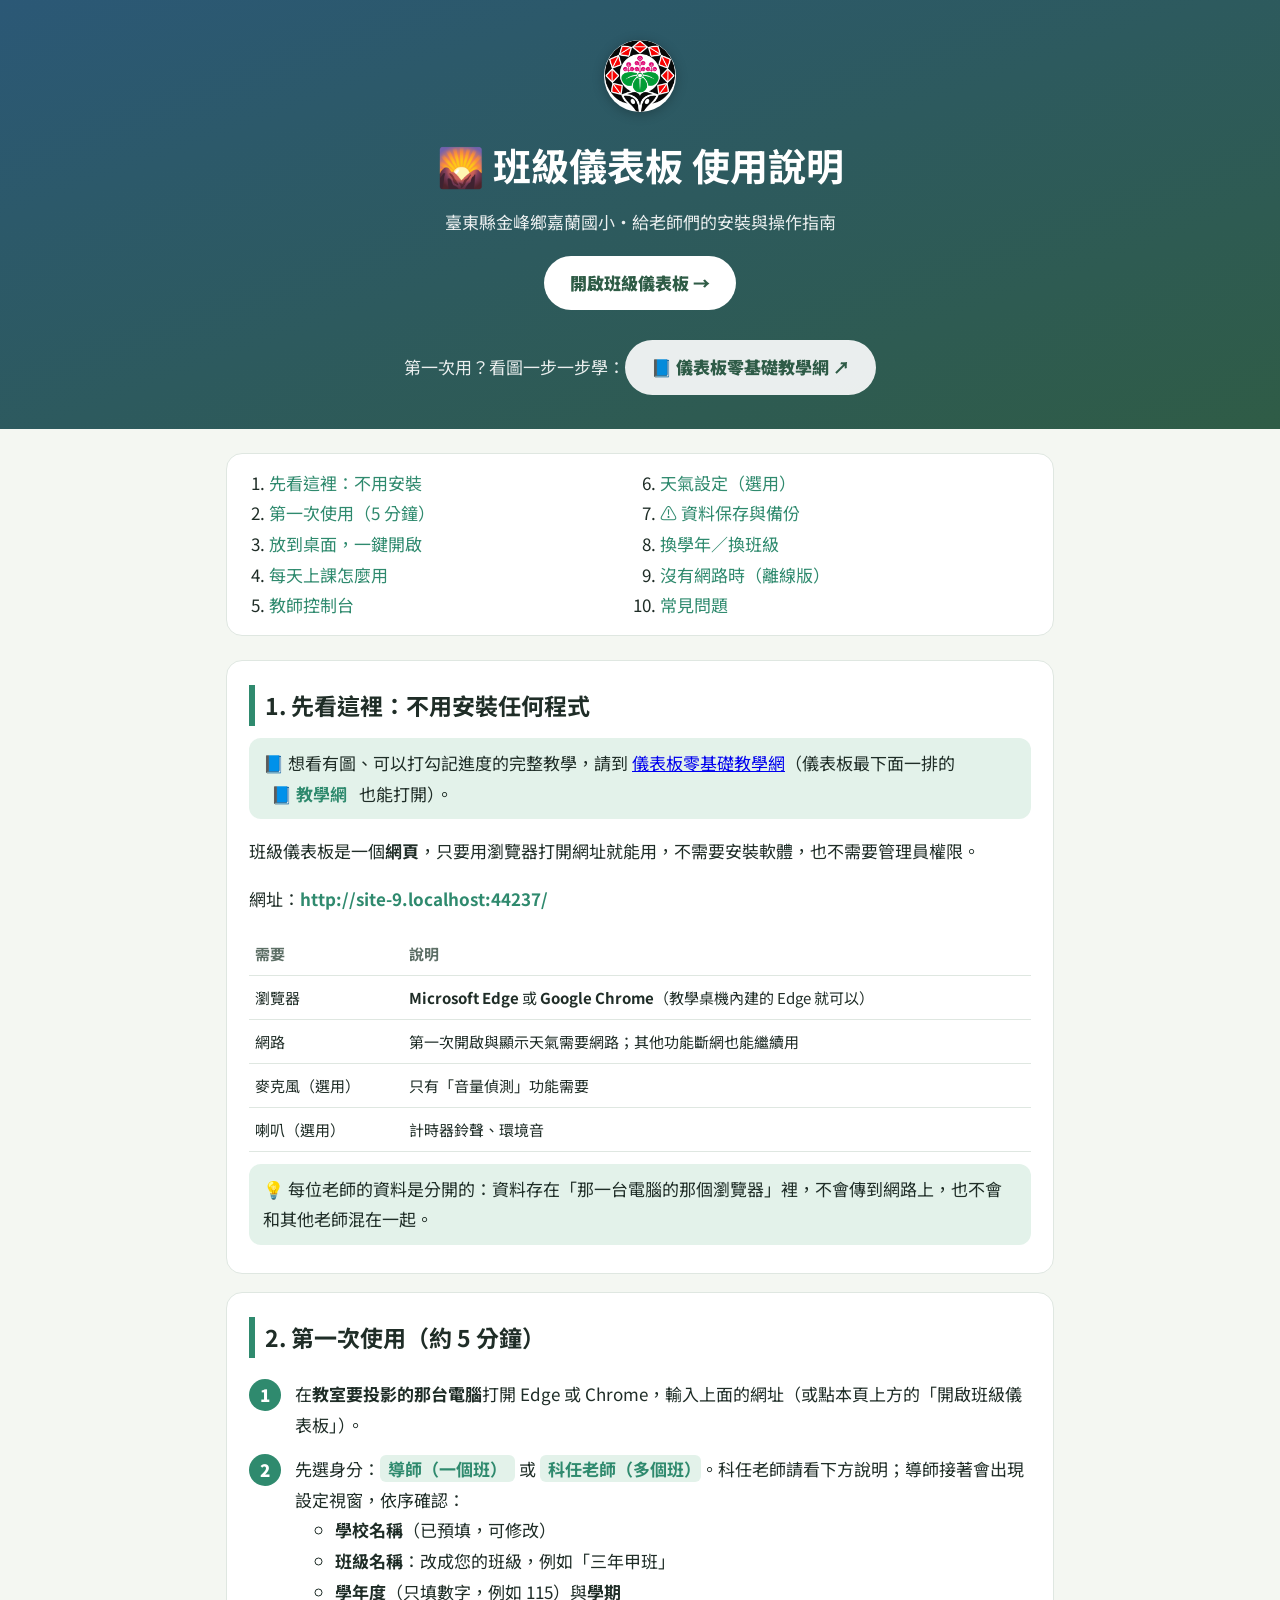
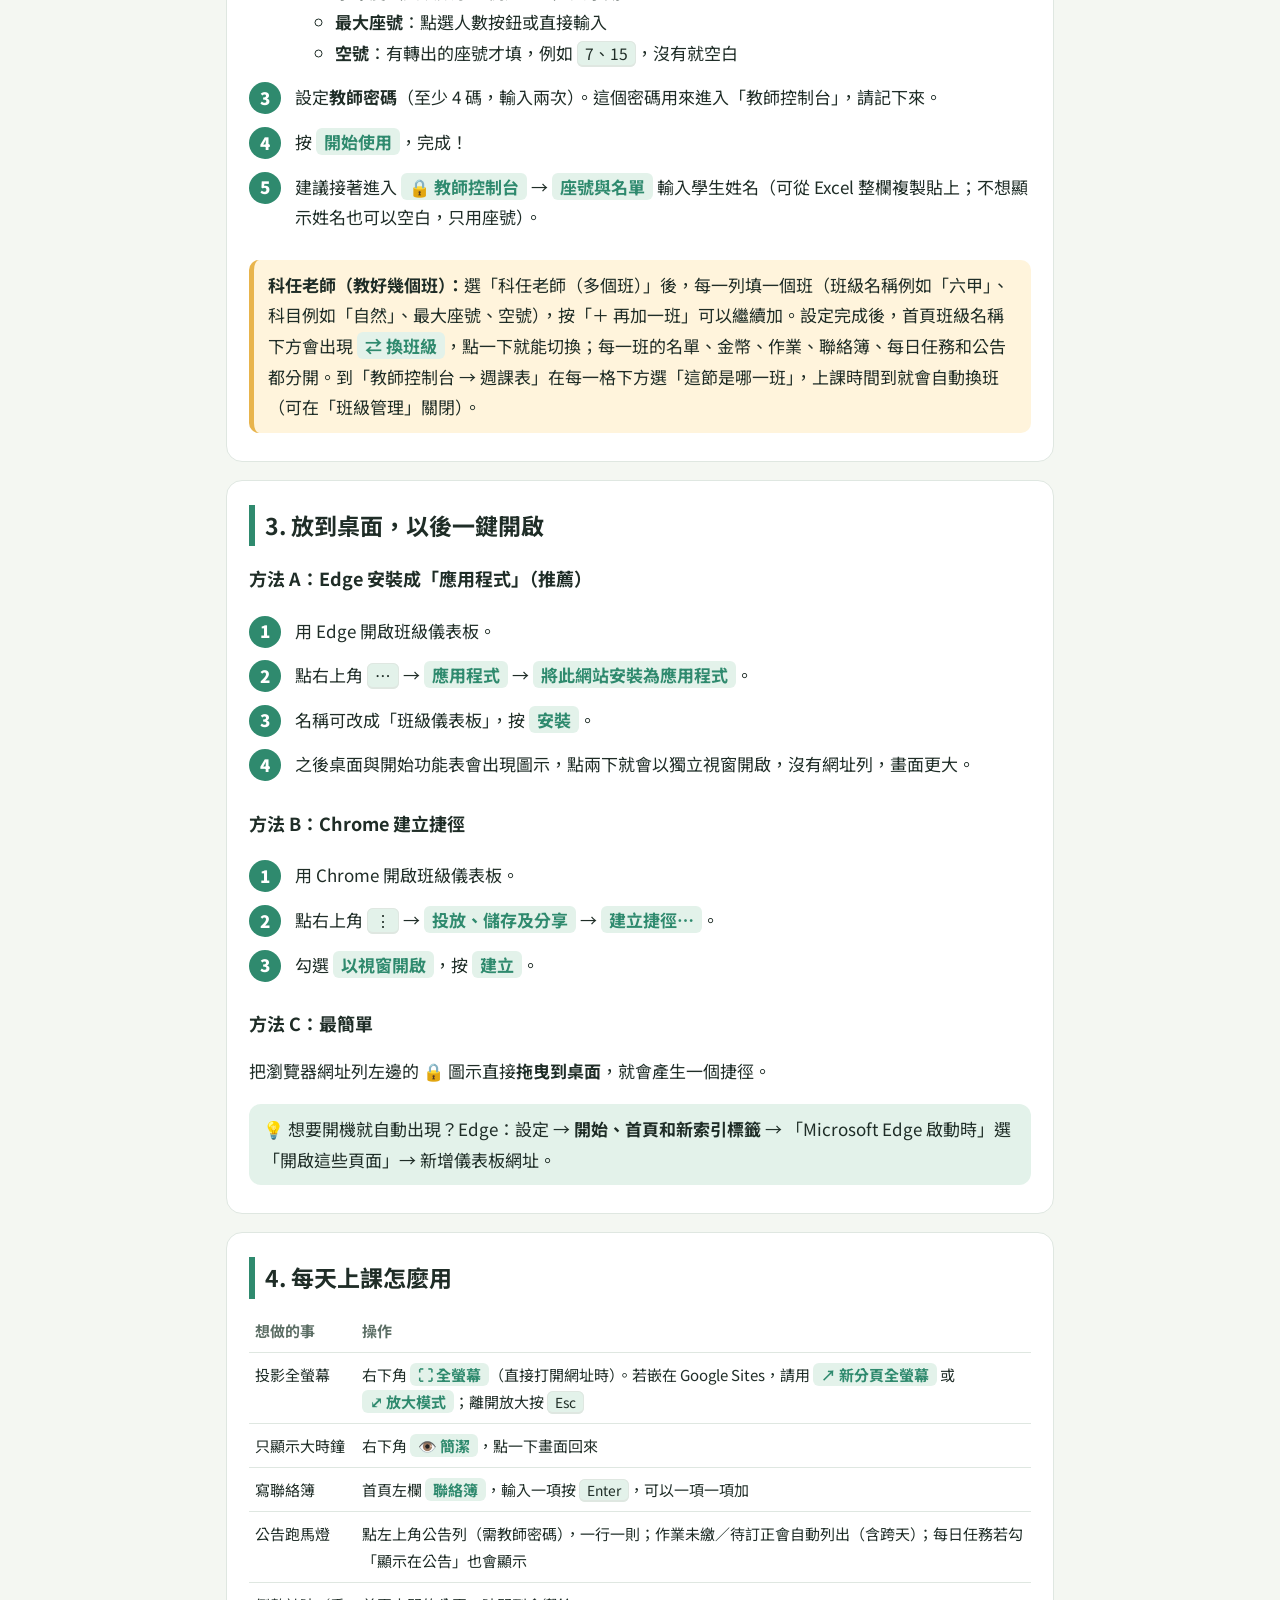
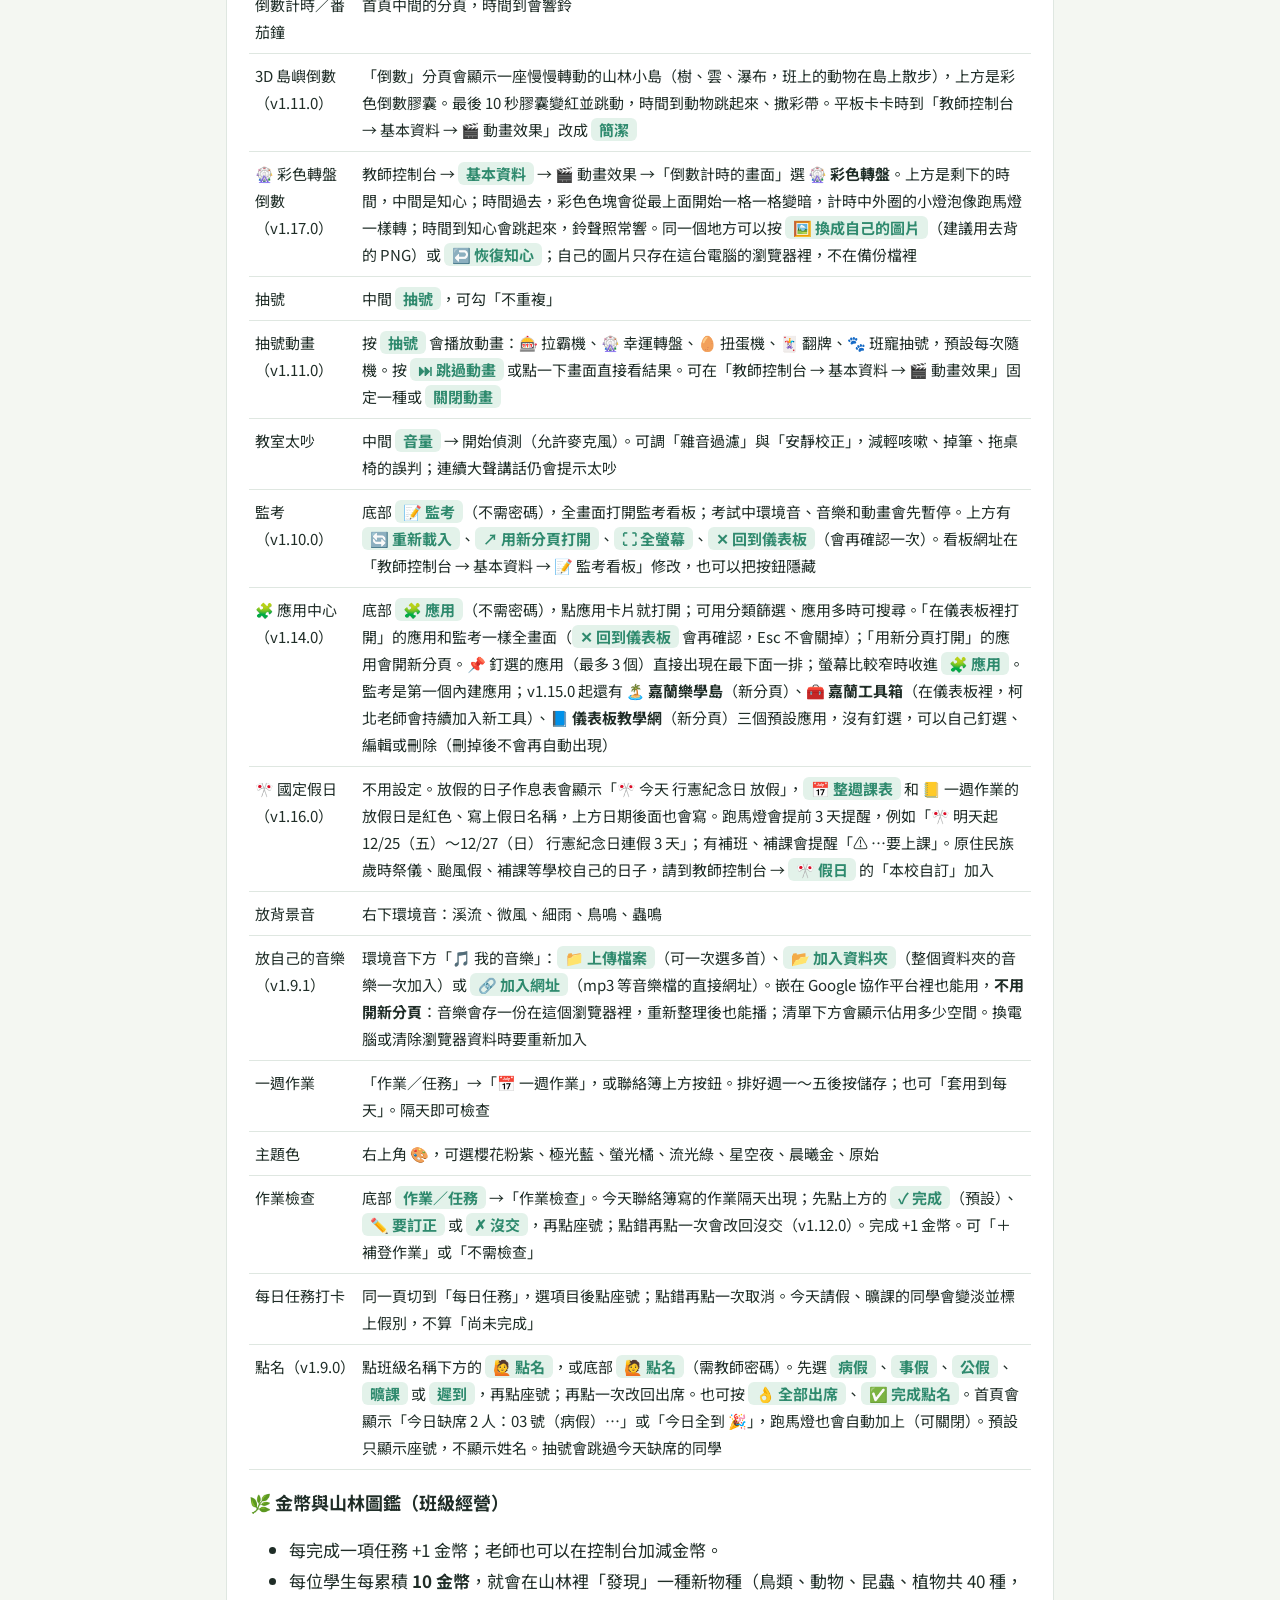
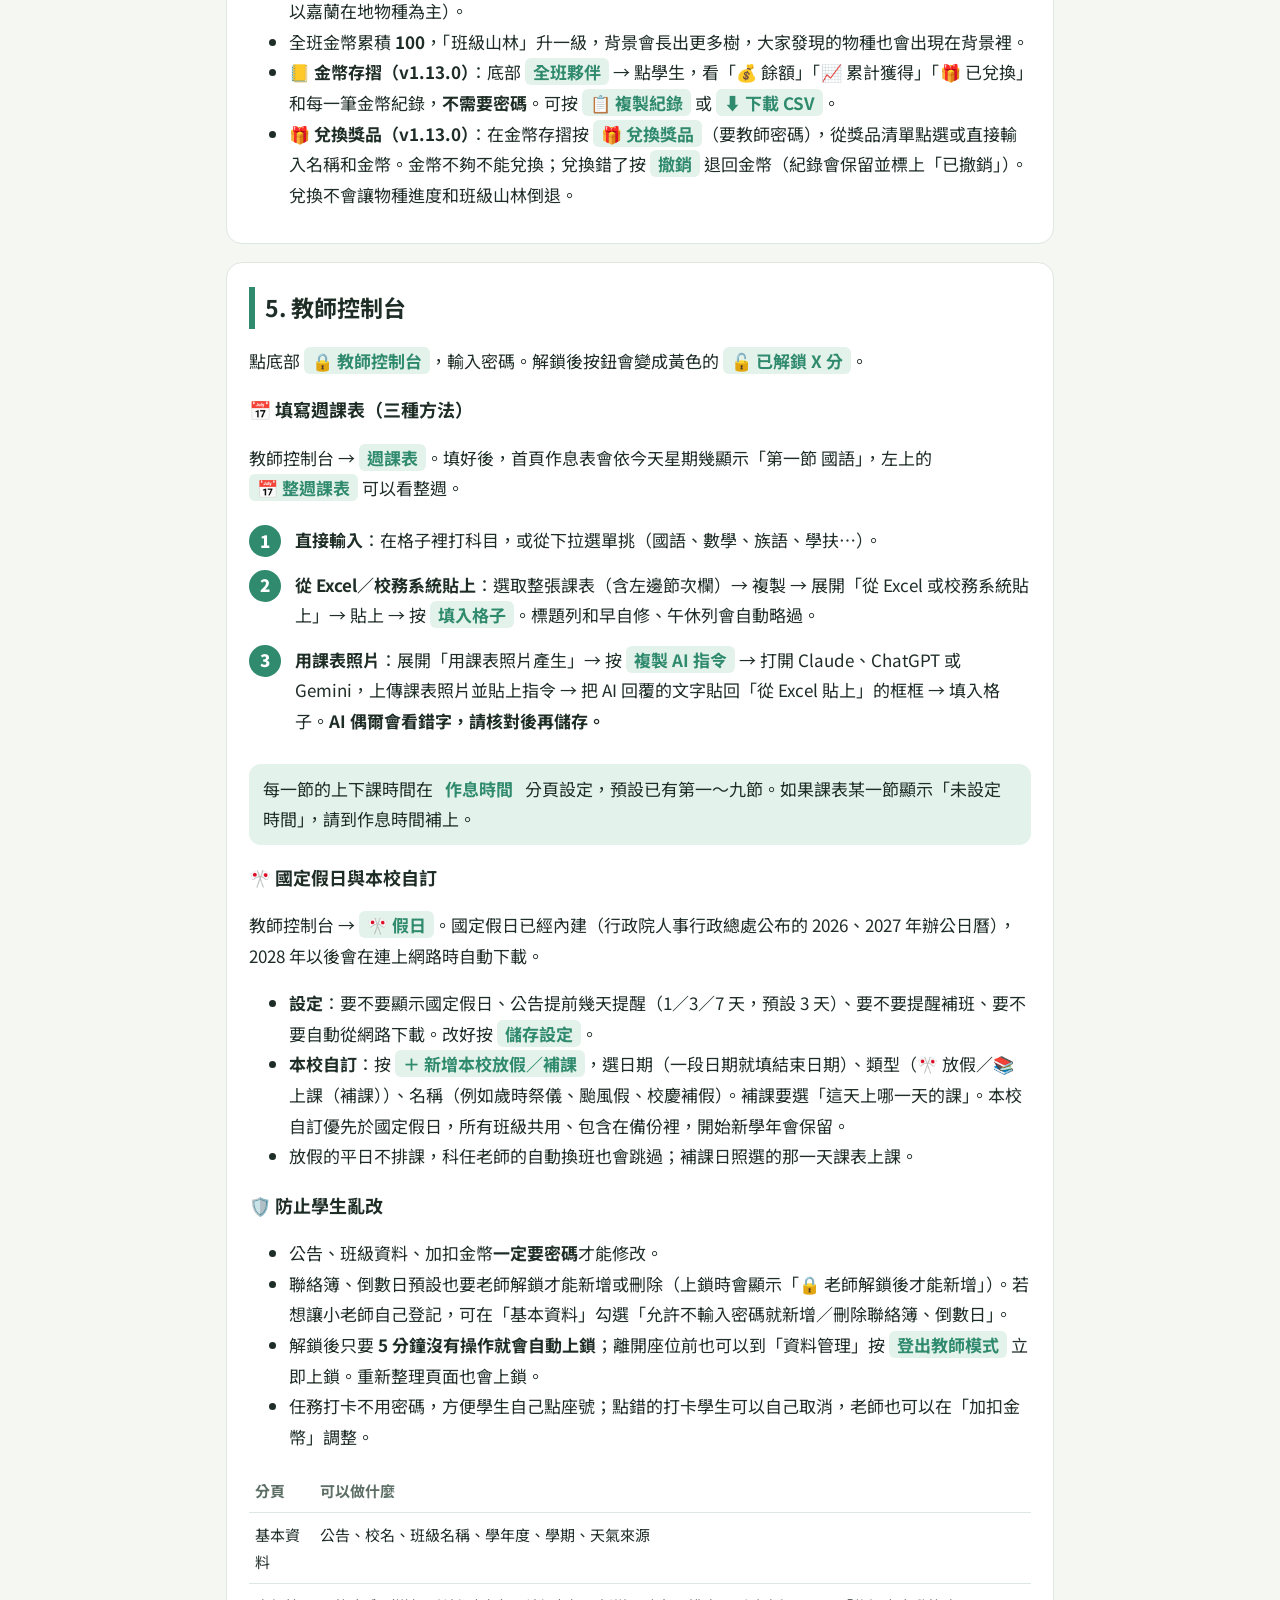
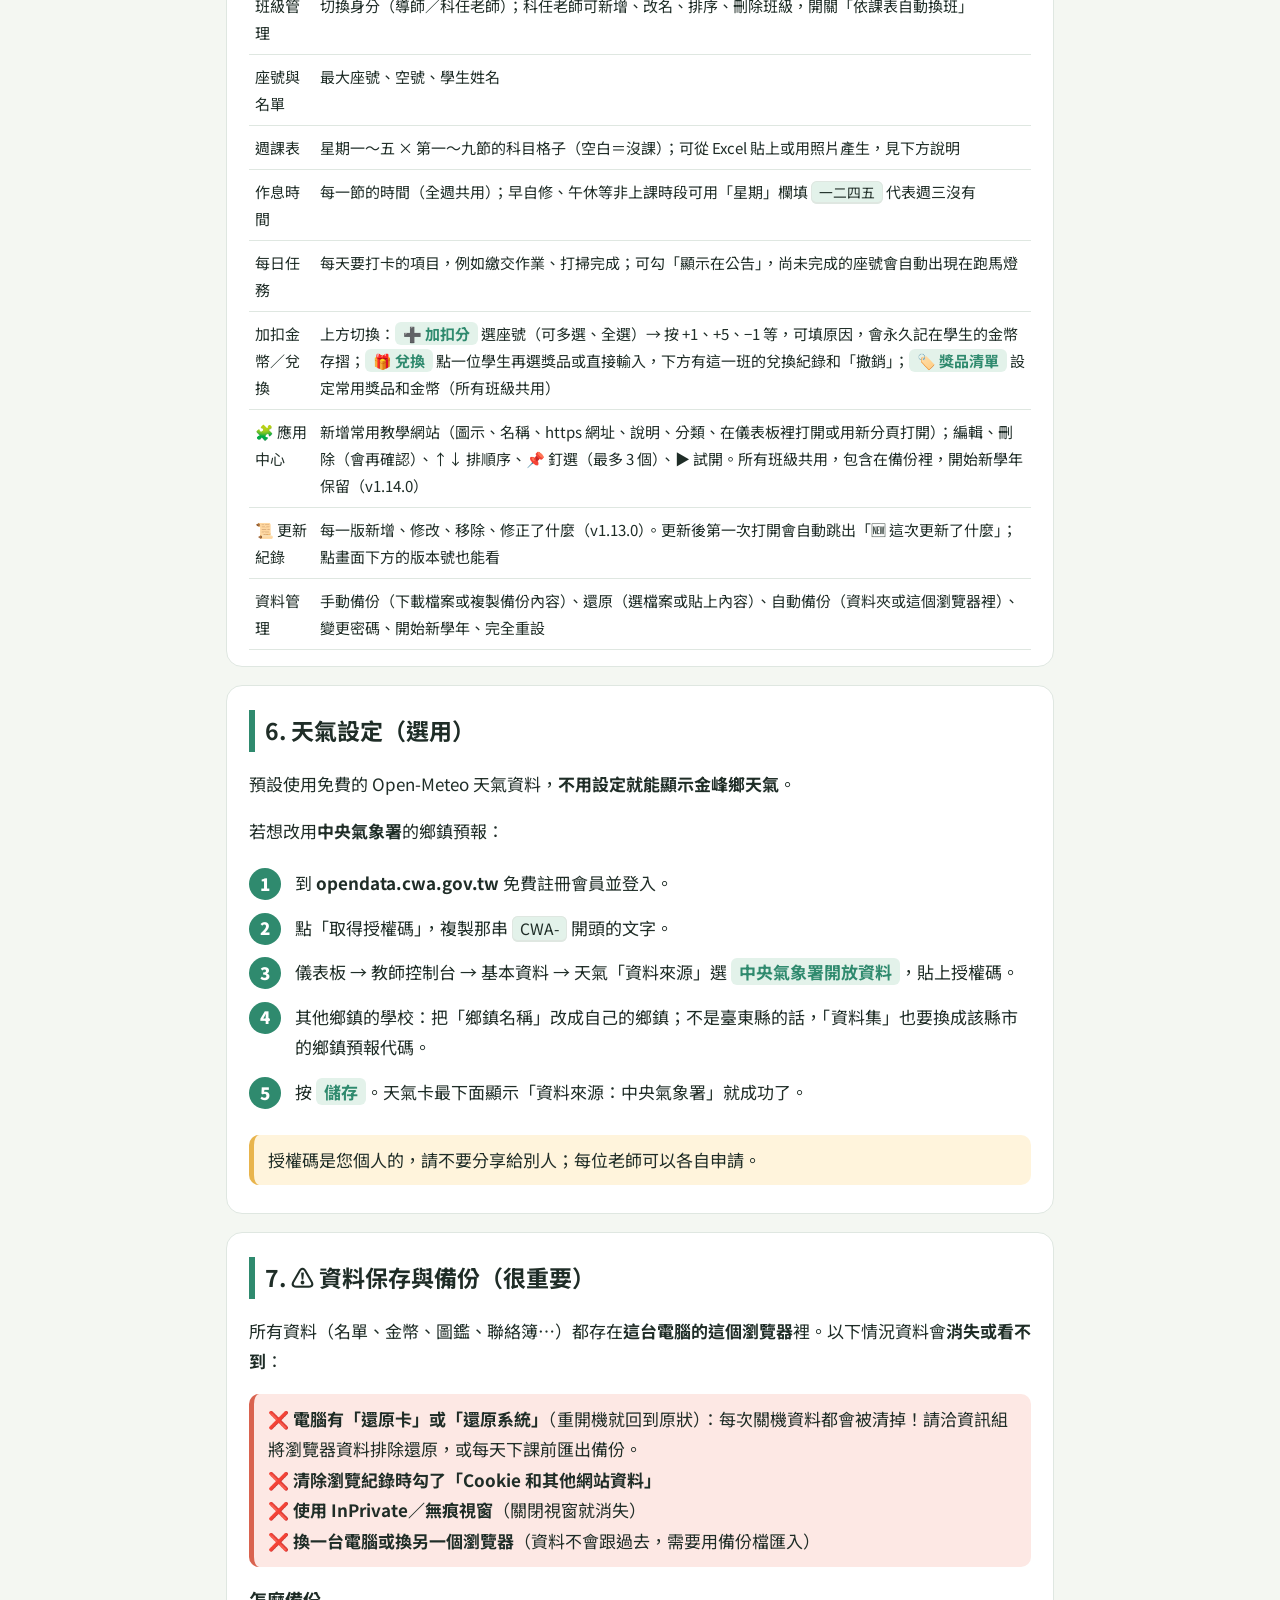
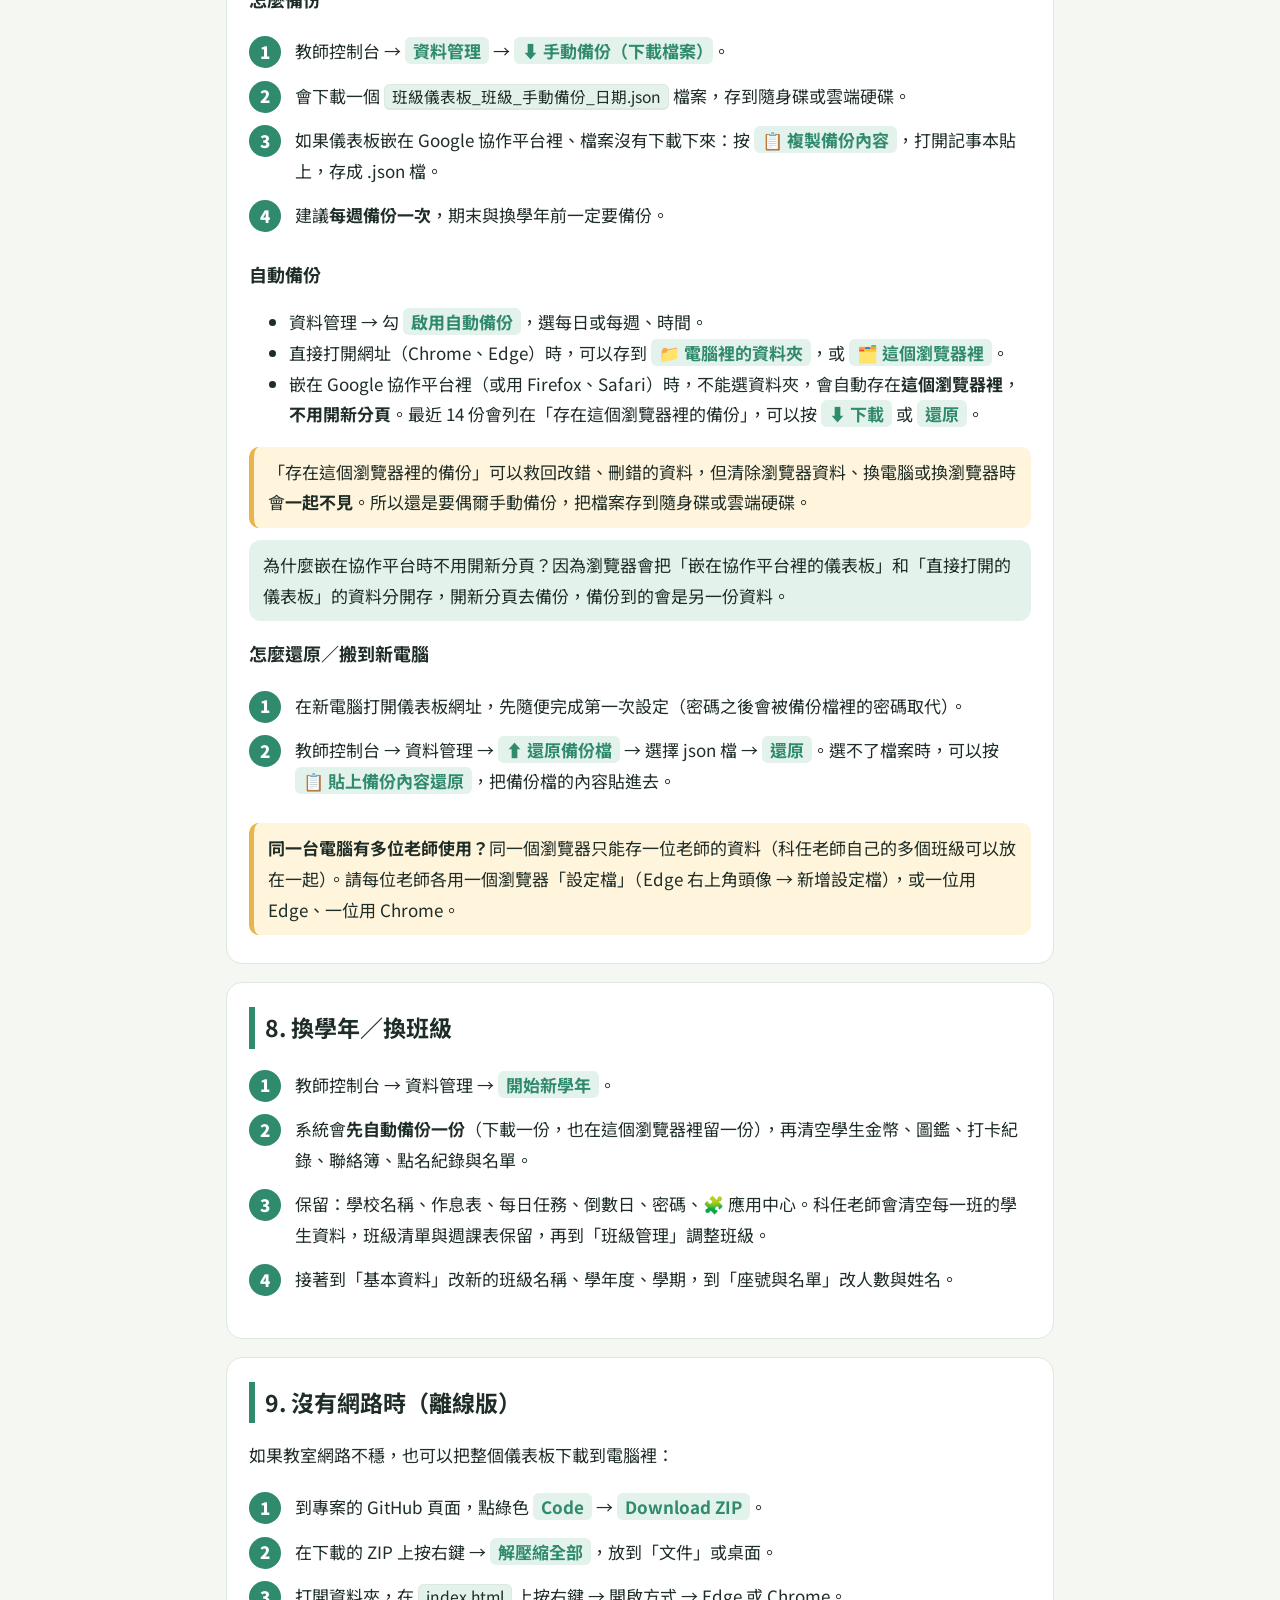
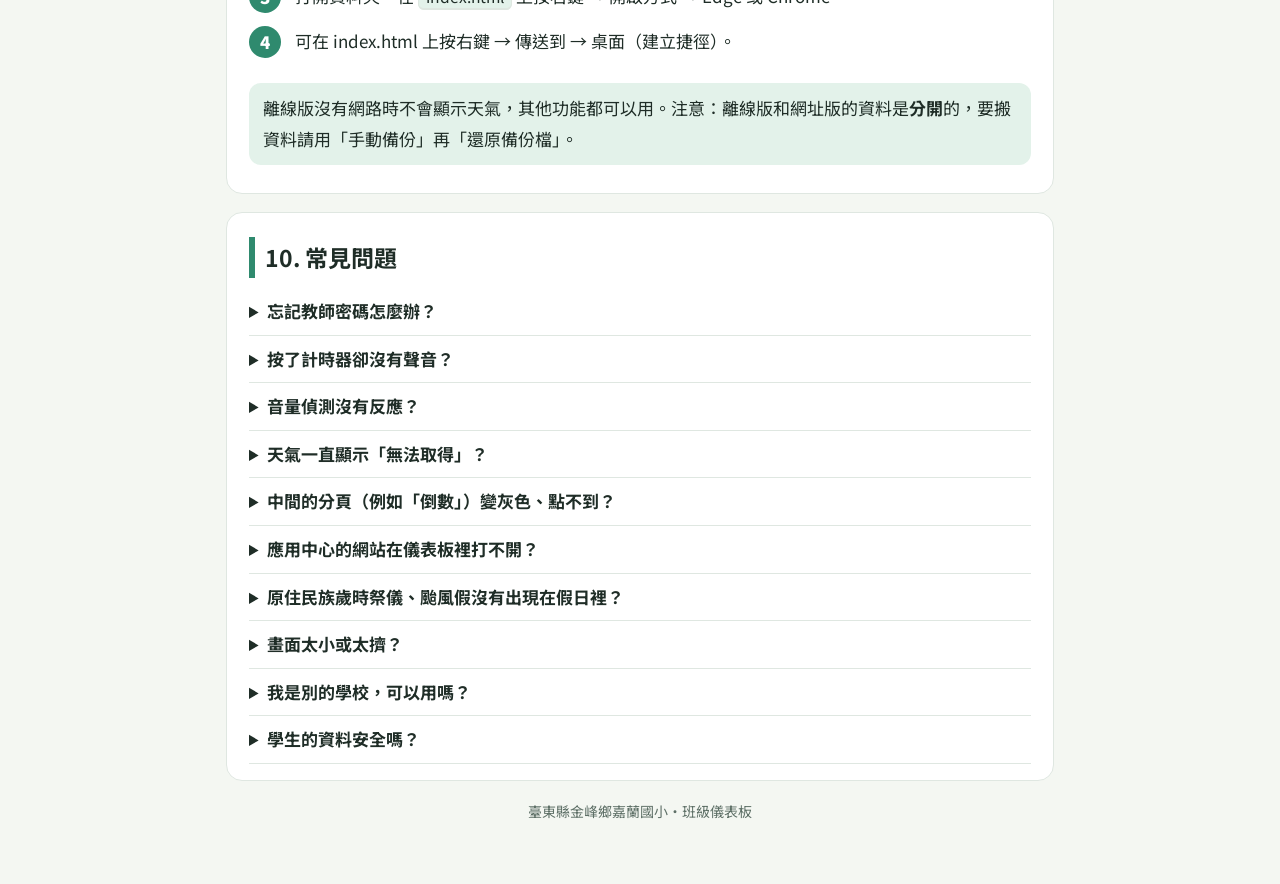
==== commit e29cca3d: "Add files via upload" ====
--- a/guide.html
+++ b/guide.html
@@ -131,6 +131,7 @@
       <tr><td>公告跑馬燈</td><td>點左上角公告列（需教師密碼），一行一則；作業未繳／待訂正會自動列出（含跨天）；每日任務若勾「顯示在公告」也會顯示</td></tr>
       <tr><td>倒數計時／番茄鐘</td><td>首頁中間的分頁，時間到會響鈴</td></tr>
       <tr><td>3D 島嶼倒數（v1.11.0）</td><td>「倒數」分頁會顯示一座慢慢轉動的山林小島（樹、雲、瀑布，班上的動物在島上散步），上方是彩色倒數膠囊。最後 10 秒膠囊變紅並跳動，時間到動物跳起來、撒彩帶。平板卡卡時到「教師控制台 → 基本資料 → 🎬 動畫效果」改成 <span class="btnname">簡潔</span></td></tr>
+      <tr><td>🎡 彩色轉盤倒數（v1.17.0）</td><td>教師控制台 → <span class="btnname">基本資料</span> → 🎬 動畫效果 →「倒數計時的畫面」選 <b>🎡 彩色轉盤</b>。上方是剩下的時間，中間是知心；時間過去，彩色色塊會從最上面開始一格一格變暗，計時中外圈的小燈泡像跑馬燈一樣轉；時間到知心會跳起來，鈴聲照常響。同一個地方可以按 <span class="btnname">🖼️ 換成自己的圖片</span>（建議用去背的 PNG）或 <span class="btnname">↩️ 恢復知心</span>；自己的圖片只存在這台電腦的瀏覽器裡，不在備份檔裡</td></tr>
       <tr><td>抽號</td><td>中間 <span class="btnname">抽號</span>，可勾「不重複」</td></tr>
       <tr><td>抽號動畫（v1.11.0）</td><td>按 <span class="btnname">抽號</span> 會播放動畫：🎰 拉霸機、🎡 幸運轉盤、🥚 扭蛋機、🃏 翻牌、🐾 班寵抽號，預設每次隨機。按 <span class="btnname">⏭ 跳過動畫</span> 或點一下畫面直接看結果。可在「教師控制台 → 基本資料 → 🎬 動畫效果」固定一種或 <span class="btnname">關閉動畫</span></td></tr>
       <tr><td>教室太吵</td><td>中間 <span class="btnname">音量</span> → 開始偵測（允許麥克風）。可調「雜音過濾」與「安靜校正」，減輕咳嗽、掉筆、拖桌椅的誤判；連續大聲講話仍會提示太吵</td></tr>
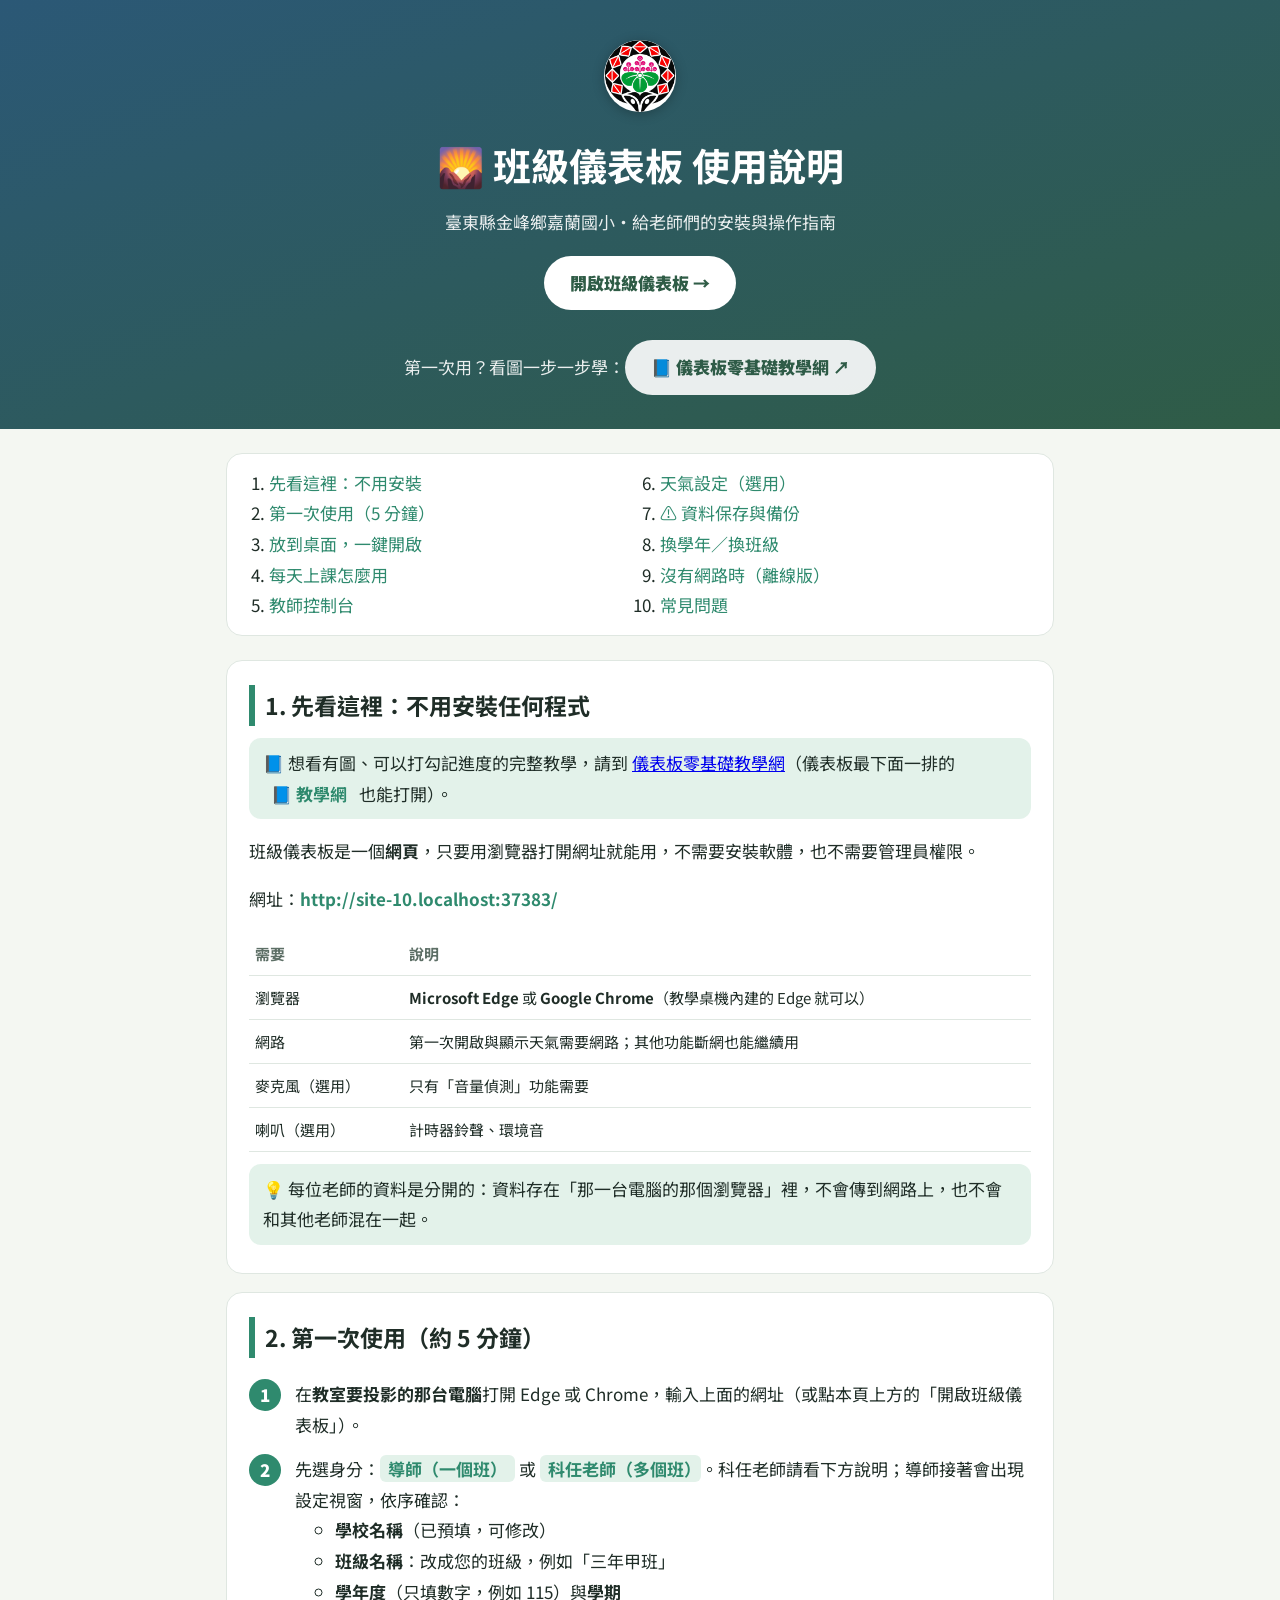
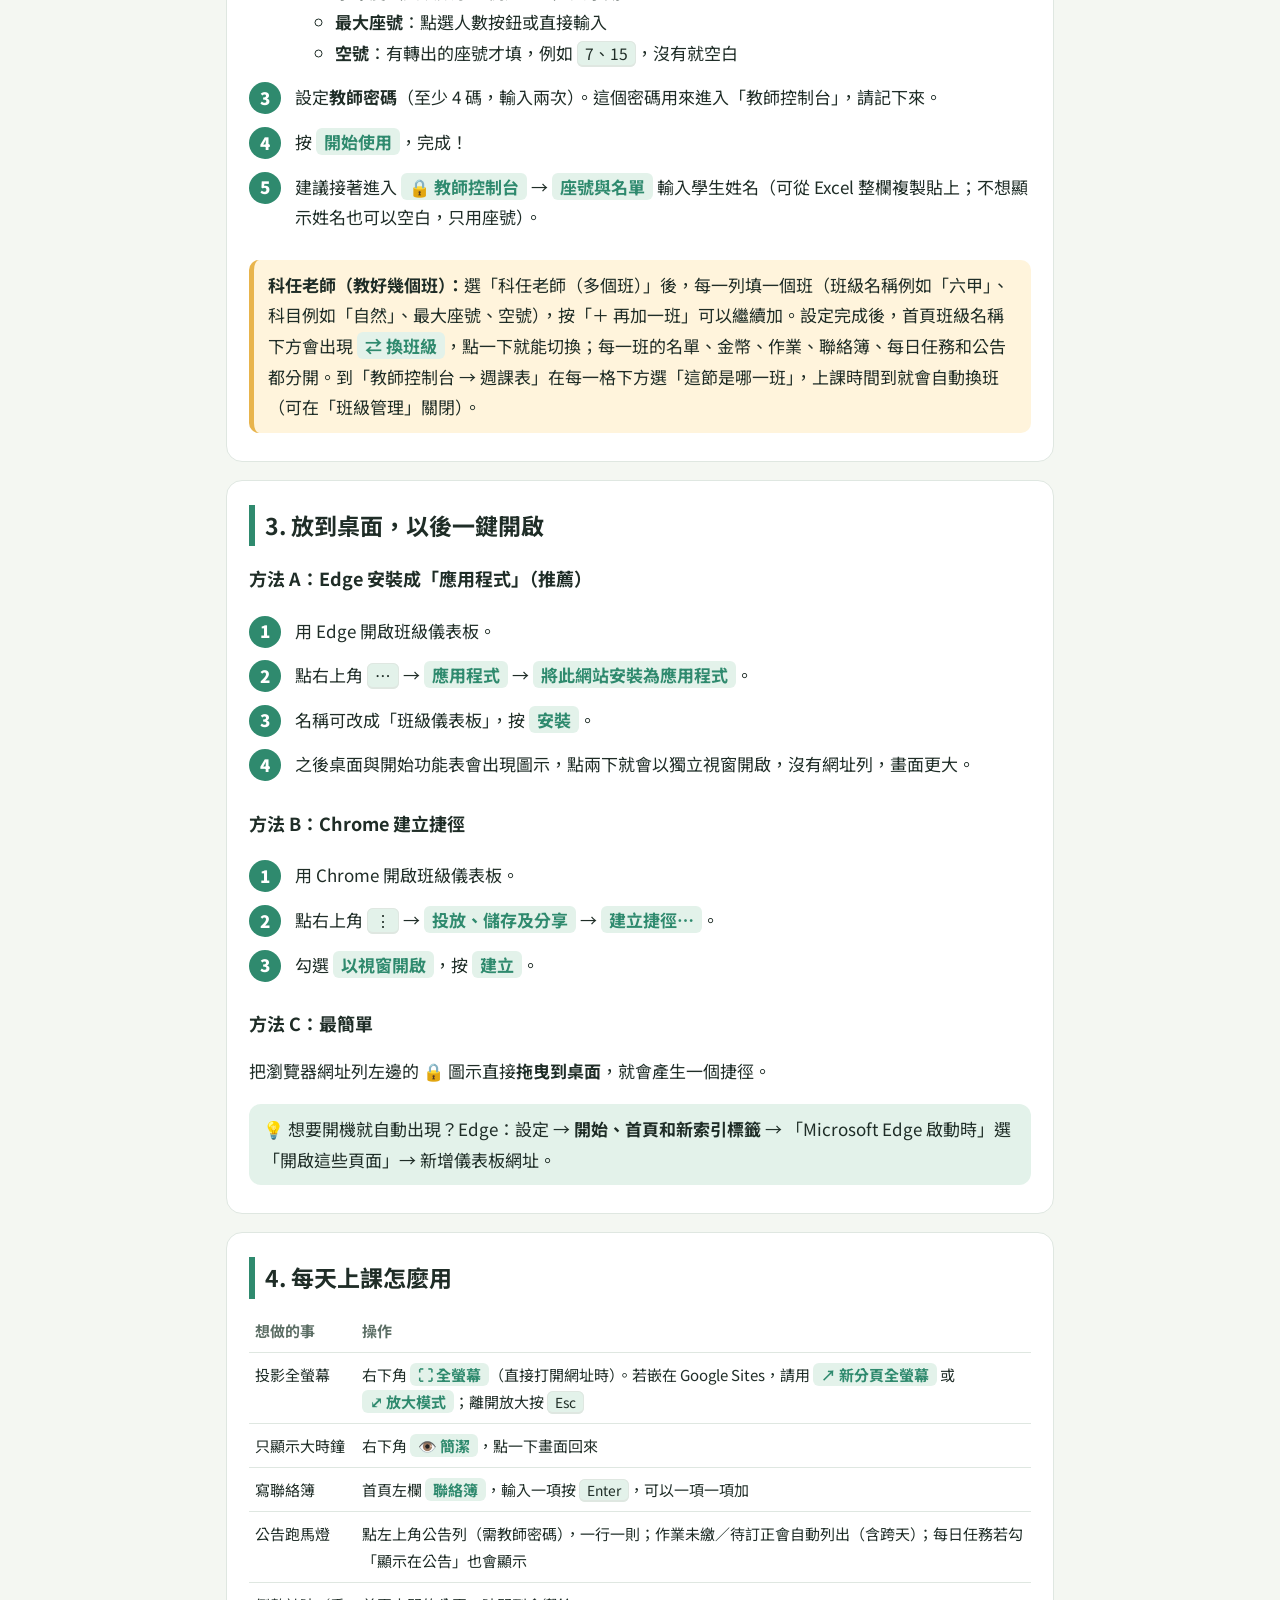
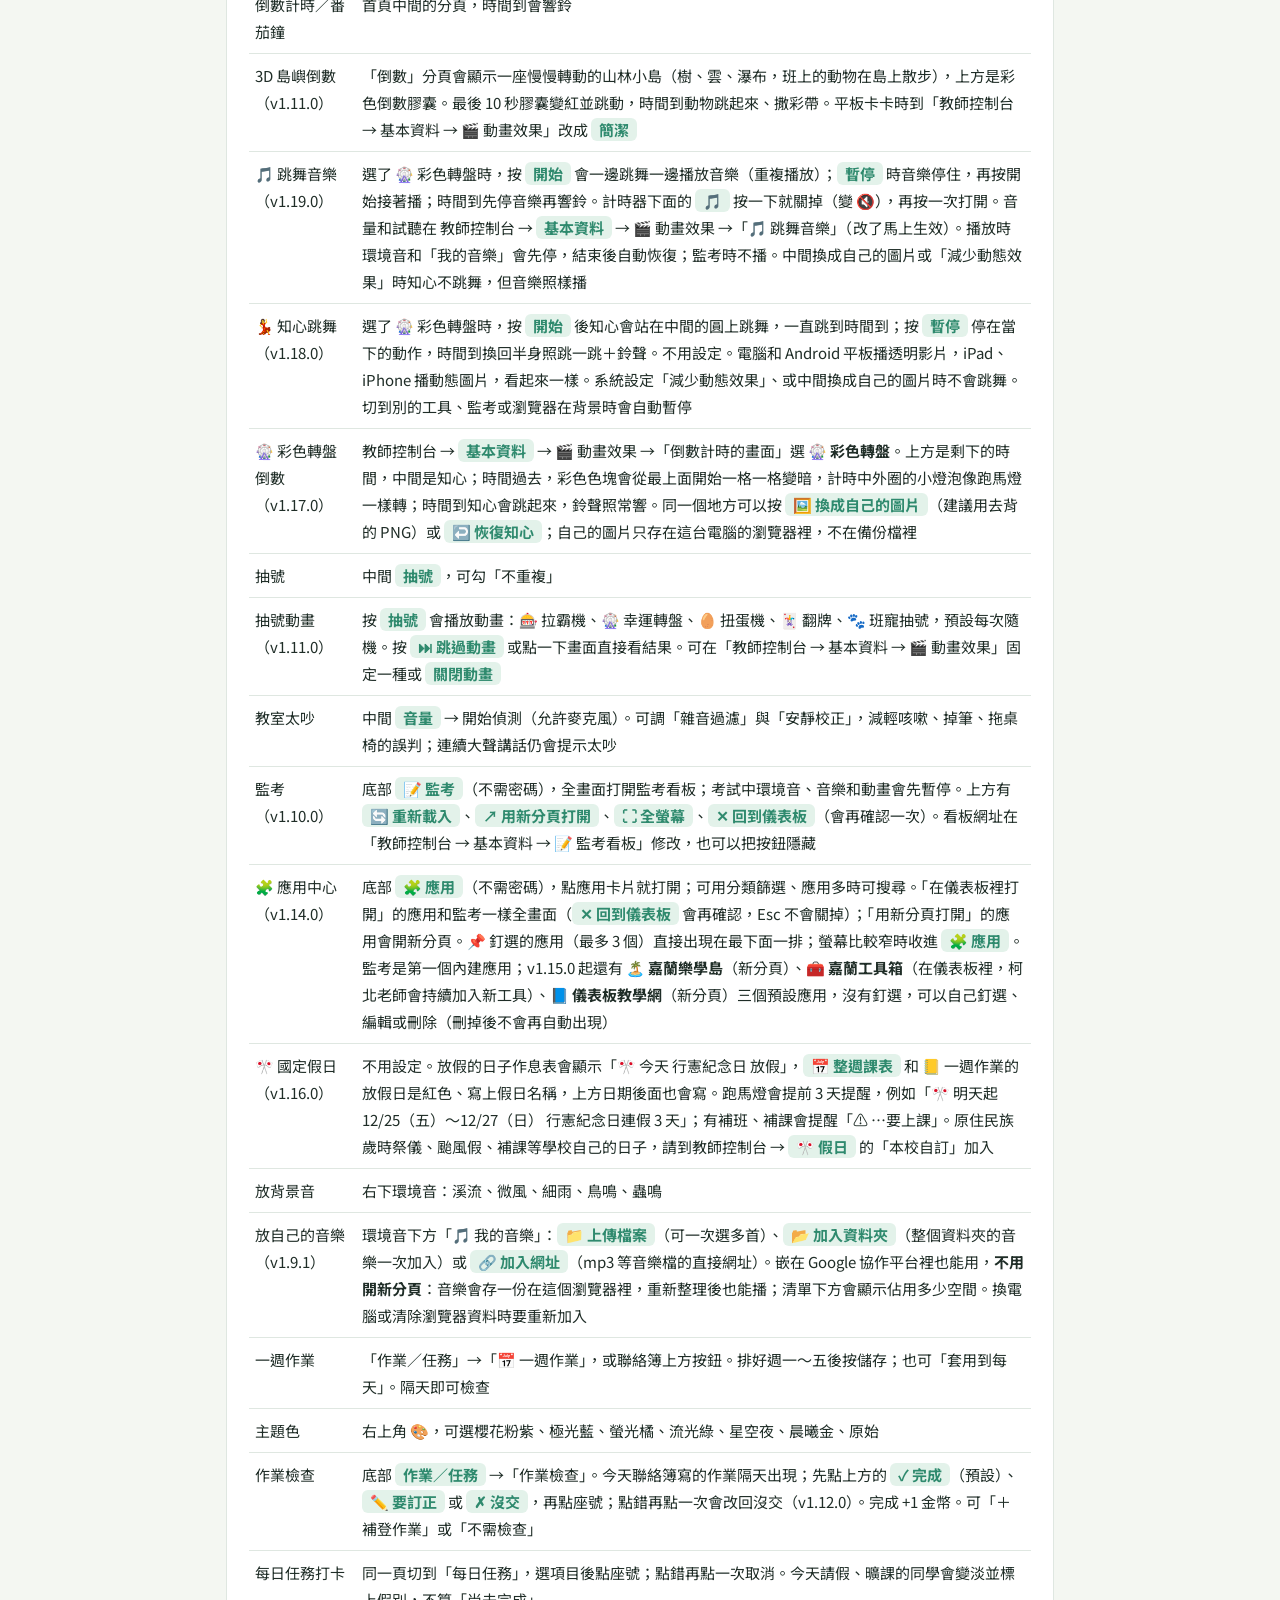
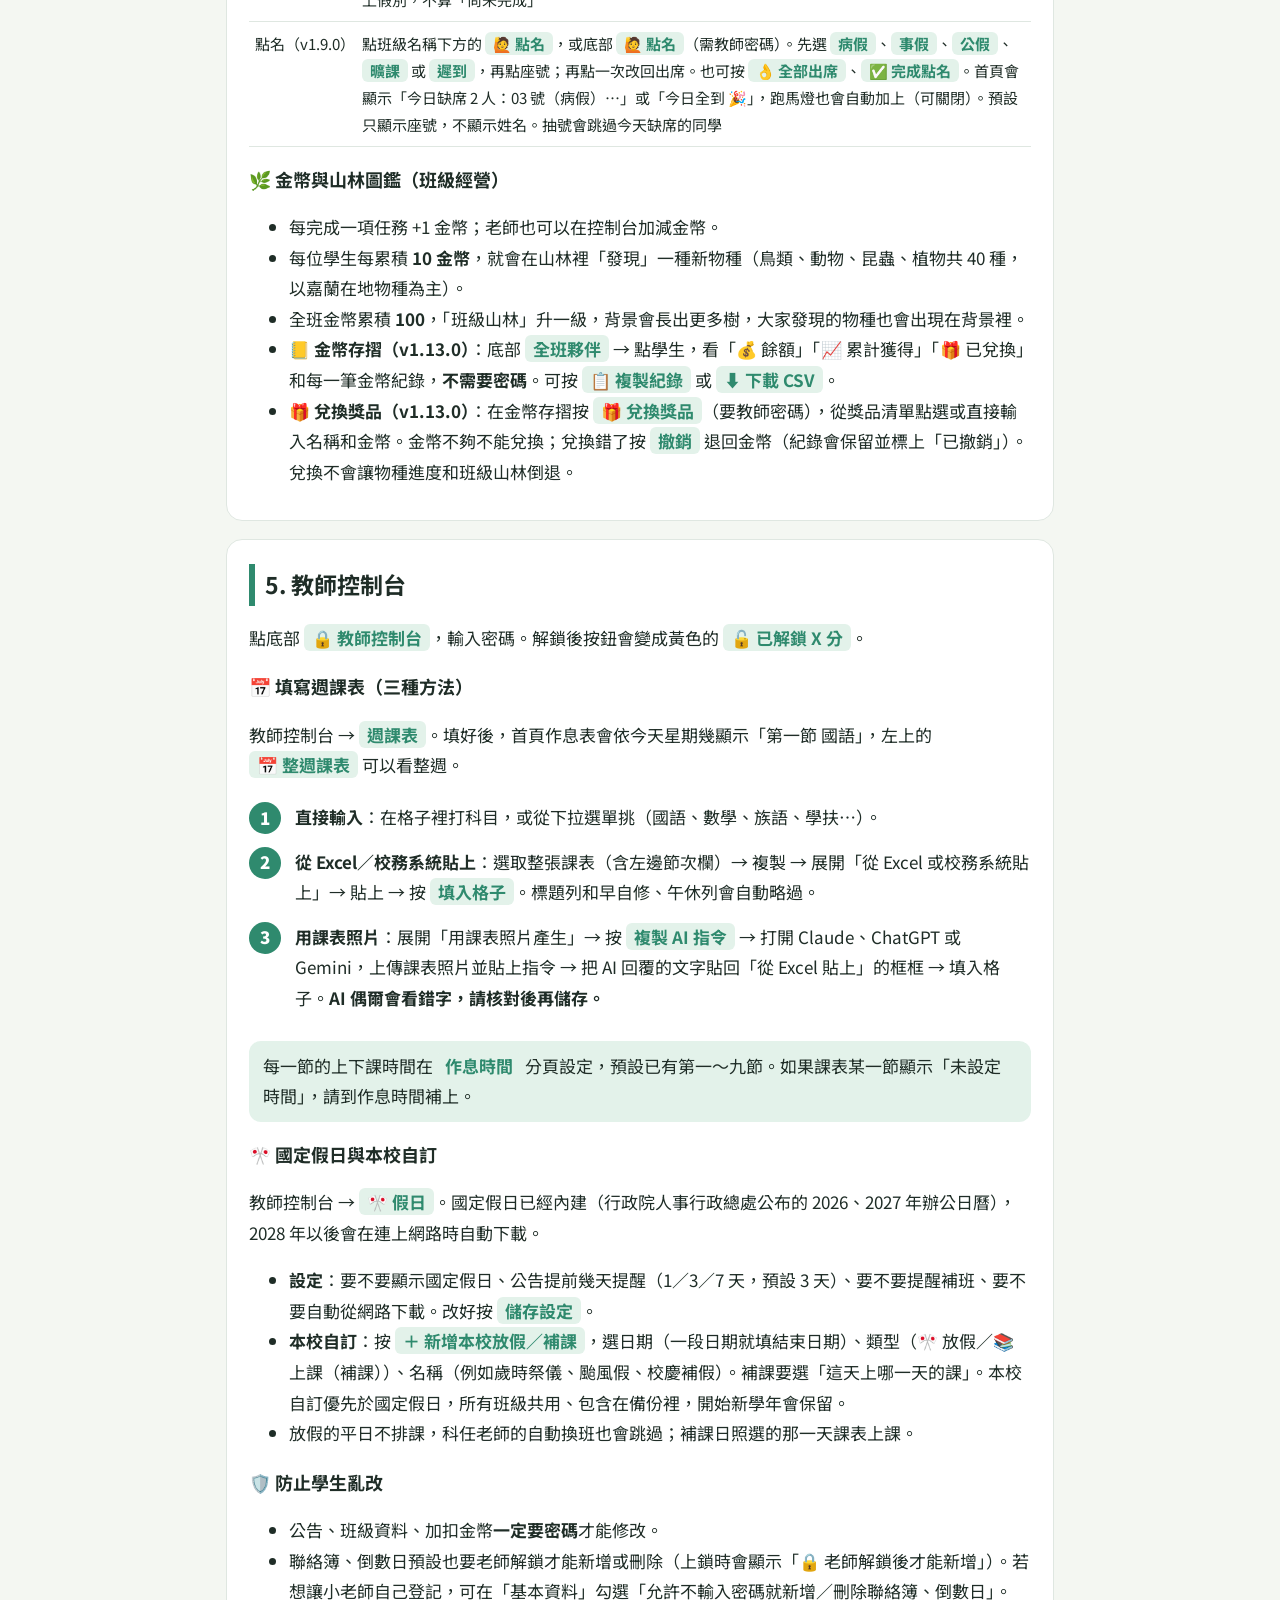
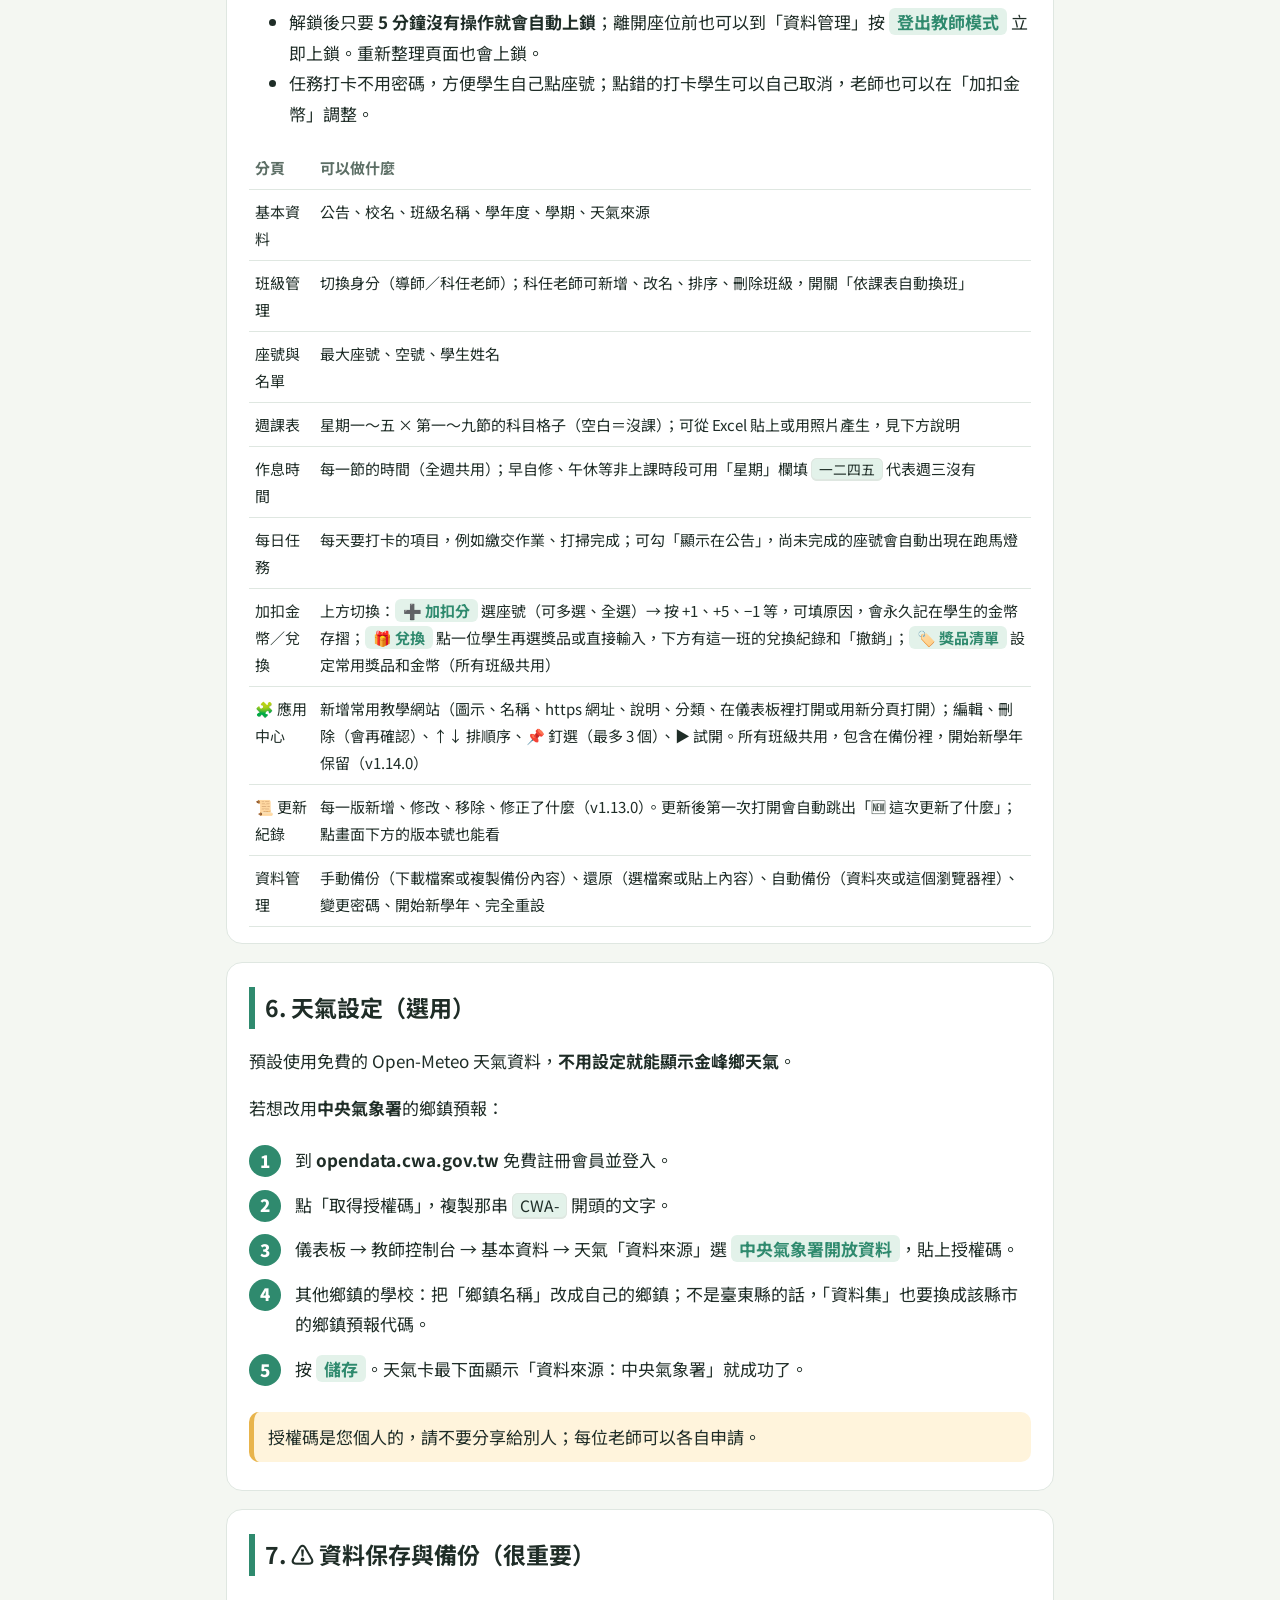
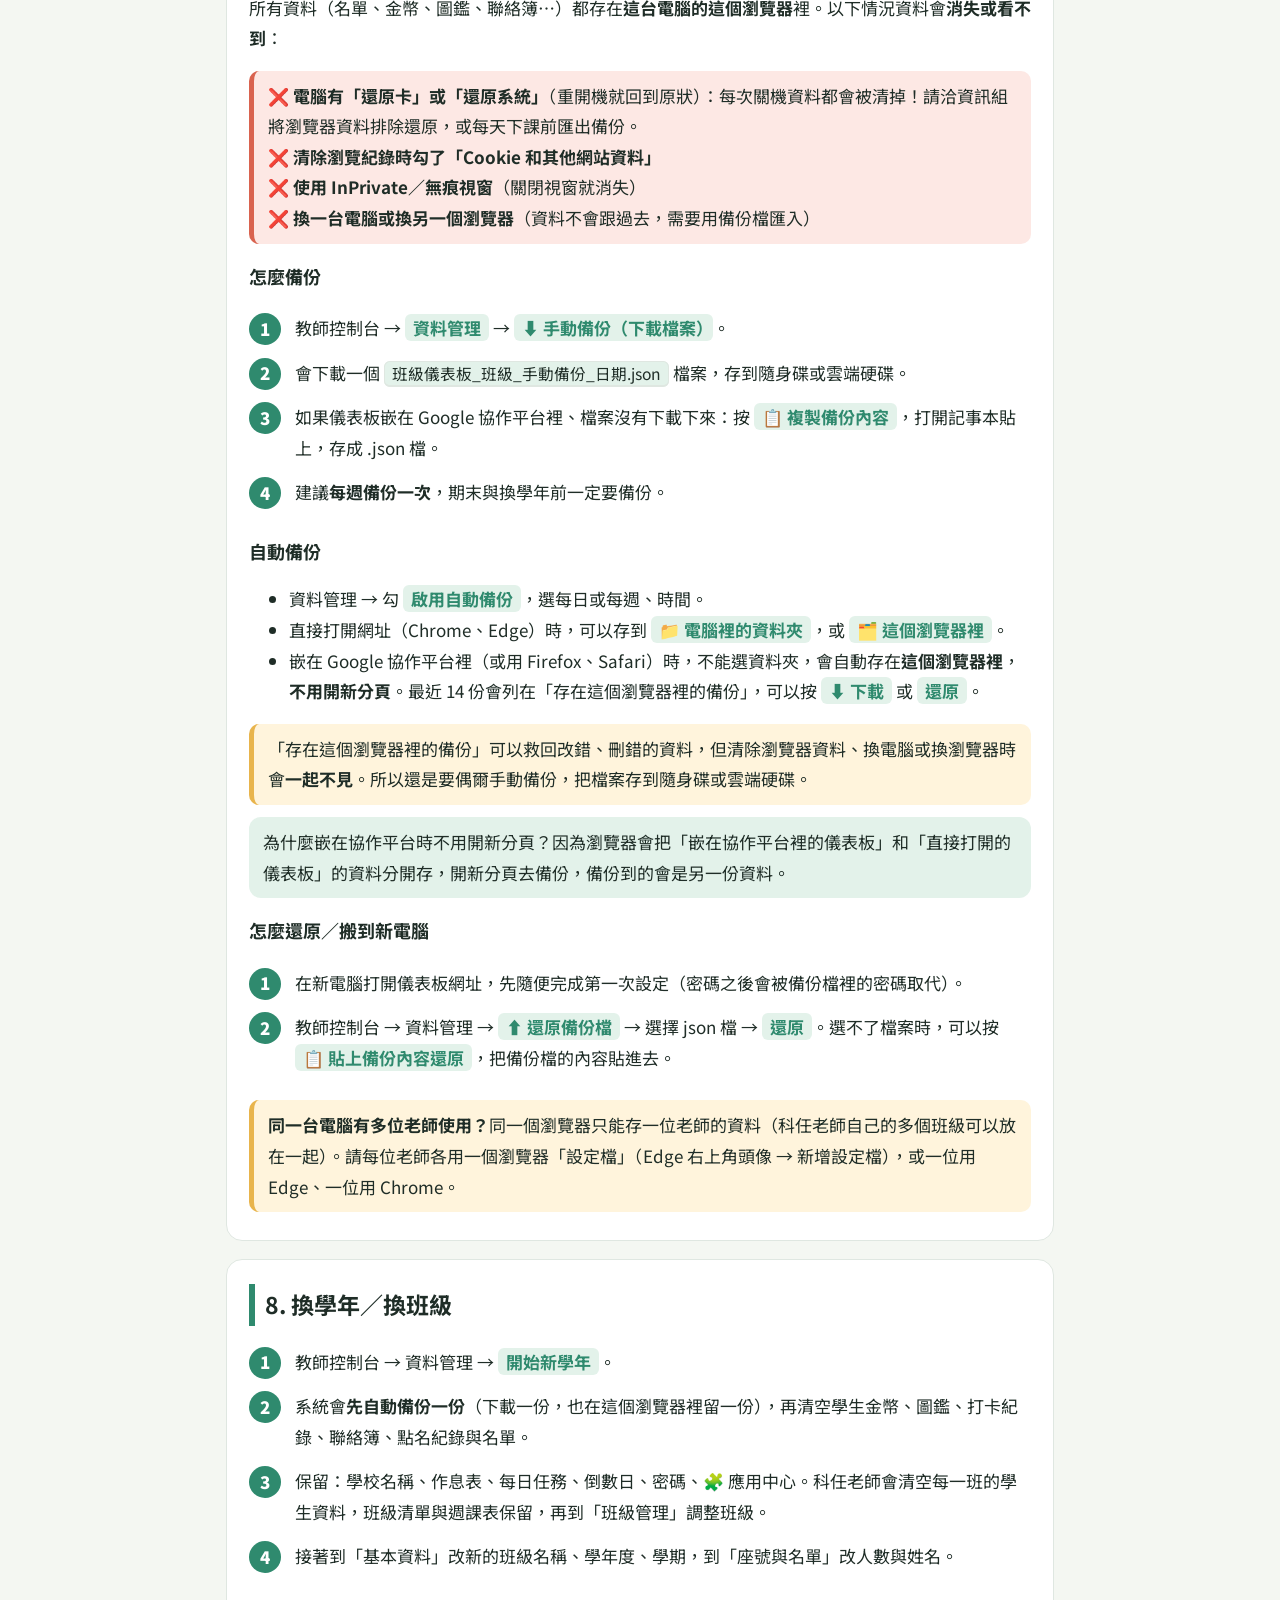
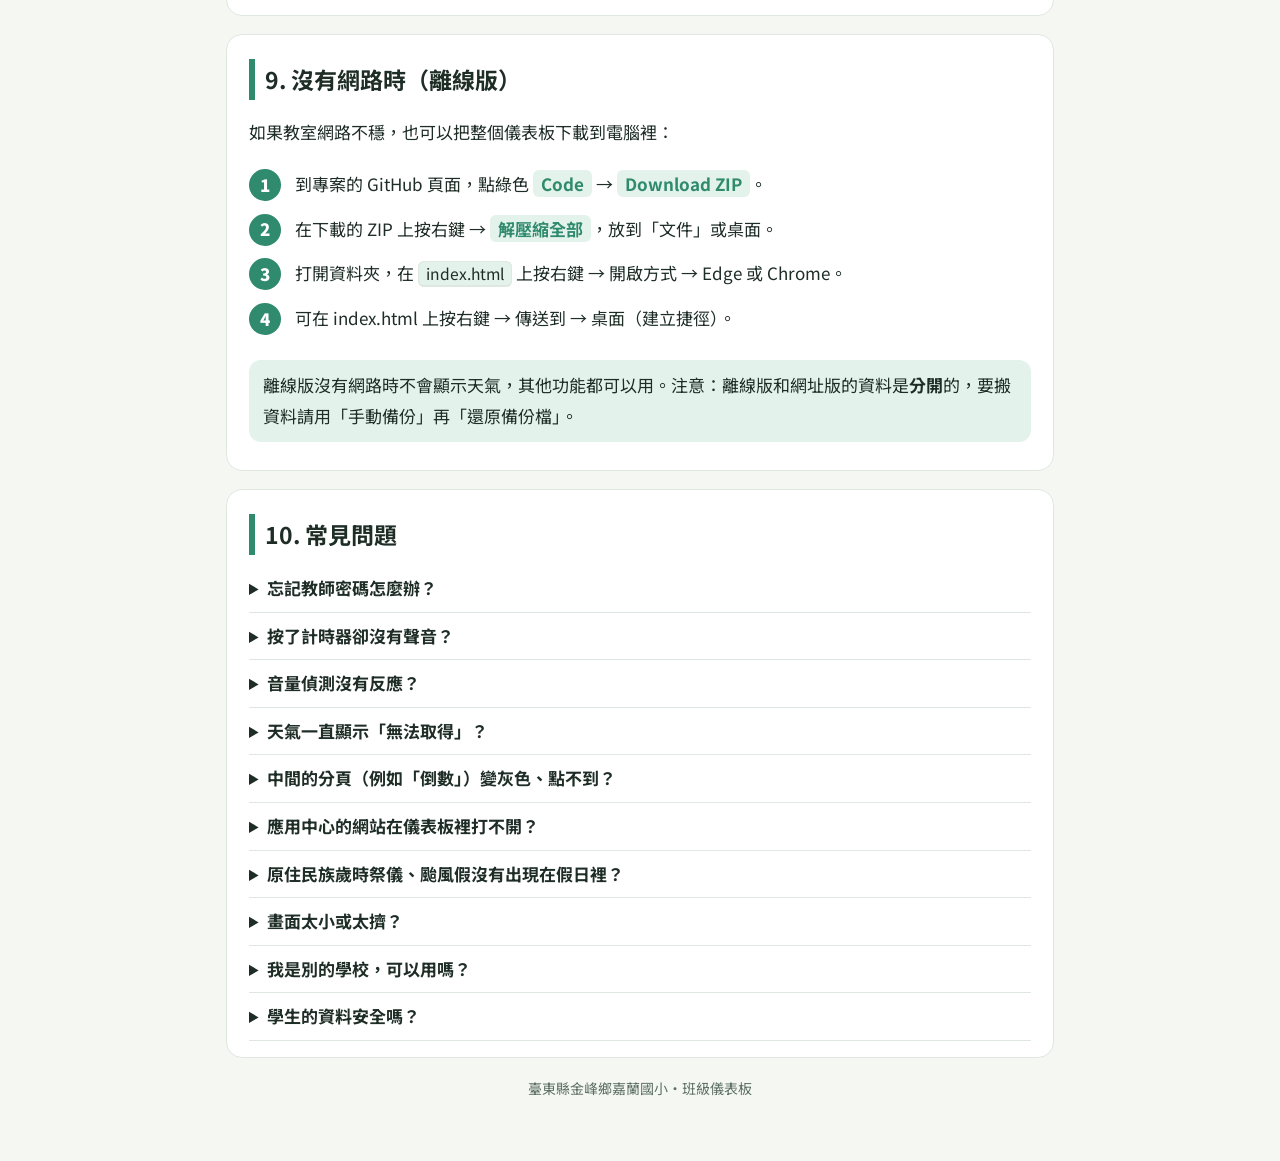
==== commit fc79919e: "Add files via upload" ====
--- a/guide.html
+++ b/guide.html
@@ -131,6 +131,8 @@
       <tr><td>公告跑馬燈</td><td>點左上角公告列（需教師密碼），一行一則；作業未繳／待訂正會自動列出（含跨天）；每日任務若勾「顯示在公告」也會顯示</td></tr>
       <tr><td>倒數計時／番茄鐘</td><td>首頁中間的分頁，時間到會響鈴</td></tr>
       <tr><td>3D 島嶼倒數（v1.11.0）</td><td>「倒數」分頁會顯示一座慢慢轉動的山林小島（樹、雲、瀑布，班上的動物在島上散步），上方是彩色倒數膠囊。最後 10 秒膠囊變紅並跳動，時間到動物跳起來、撒彩帶。平板卡卡時到「教師控制台 → 基本資料 → 🎬 動畫效果」改成 <span class="btnname">簡潔</span></td></tr>
+      <tr><td>🎵 跳舞音樂（v1.19.0）</td><td>選了 🎡 彩色轉盤時，按 <span class="btnname">開始</span> 會一邊跳舞一邊播放音樂（重複播放）；<span class="btnname">暫停</span> 時音樂停住，再按開始接著播；時間到先停音樂再響鈴。計時器下面的 <span class="btnname">🎵</span> 按一下就關掉（變 🔇），再按一次打開。音量和試聽在 教師控制台 → <span class="btnname">基本資料</span> → 🎬 動畫效果 →「🎵 跳舞音樂」（改了馬上生效）。播放時環境音和「我的音樂」會先停，結束後自動恢復；監考時不播。中間換成自己的圖片或「減少動態效果」時知心不跳舞，但音樂照樣播</td></tr>
+      <tr><td>💃 知心跳舞（v1.18.0）</td><td>選了 🎡 彩色轉盤時，按 <span class="btnname">開始</span> 後知心會站在中間的圓上跳舞，一直跳到時間到；按 <span class="btnname">暫停</span> 停在當下的動作，時間到換回半身照跳一跳＋鈴聲。不用設定。電腦和 Android 平板播透明影片，iPad、iPhone 播動態圖片，看起來一樣。系統設定「減少動態效果」、或中間換成自己的圖片時不會跳舞。切到別的工具、監考或瀏覽器在背景時會自動暫停</td></tr>
       <tr><td>🎡 彩色轉盤倒數（v1.17.0）</td><td>教師控制台 → <span class="btnname">基本資料</span> → 🎬 動畫效果 →「倒數計時的畫面」選 <b>🎡 彩色轉盤</b>。上方是剩下的時間，中間是知心；時間過去，彩色色塊會從最上面開始一格一格變暗，計時中外圈的小燈泡像跑馬燈一樣轉；時間到知心會跳起來，鈴聲照常響。同一個地方可以按 <span class="btnname">🖼️ 換成自己的圖片</span>（建議用去背的 PNG）或 <span class="btnname">↩️ 恢復知心</span>；自己的圖片只存在這台電腦的瀏覽器裡，不在備份檔裡</td></tr>
       <tr><td>抽號</td><td>中間 <span class="btnname">抽號</span>，可勾「不重複」</td></tr>
       <tr><td>抽號動畫（v1.11.0）</td><td>按 <span class="btnname">抽號</span> 會播放動畫：🎰 拉霸機、🎡 幸運轉盤、🥚 扭蛋機、🃏 翻牌、🐾 班寵抽號，預設每次隨機。按 <span class="btnname">⏭ 跳過動畫</span> 或點一下畫面直接看結果。可在「教師控制台 → 基本資料 → 🎬 動畫效果」固定一種或 <span class="btnname">關閉動畫</span></td></tr>
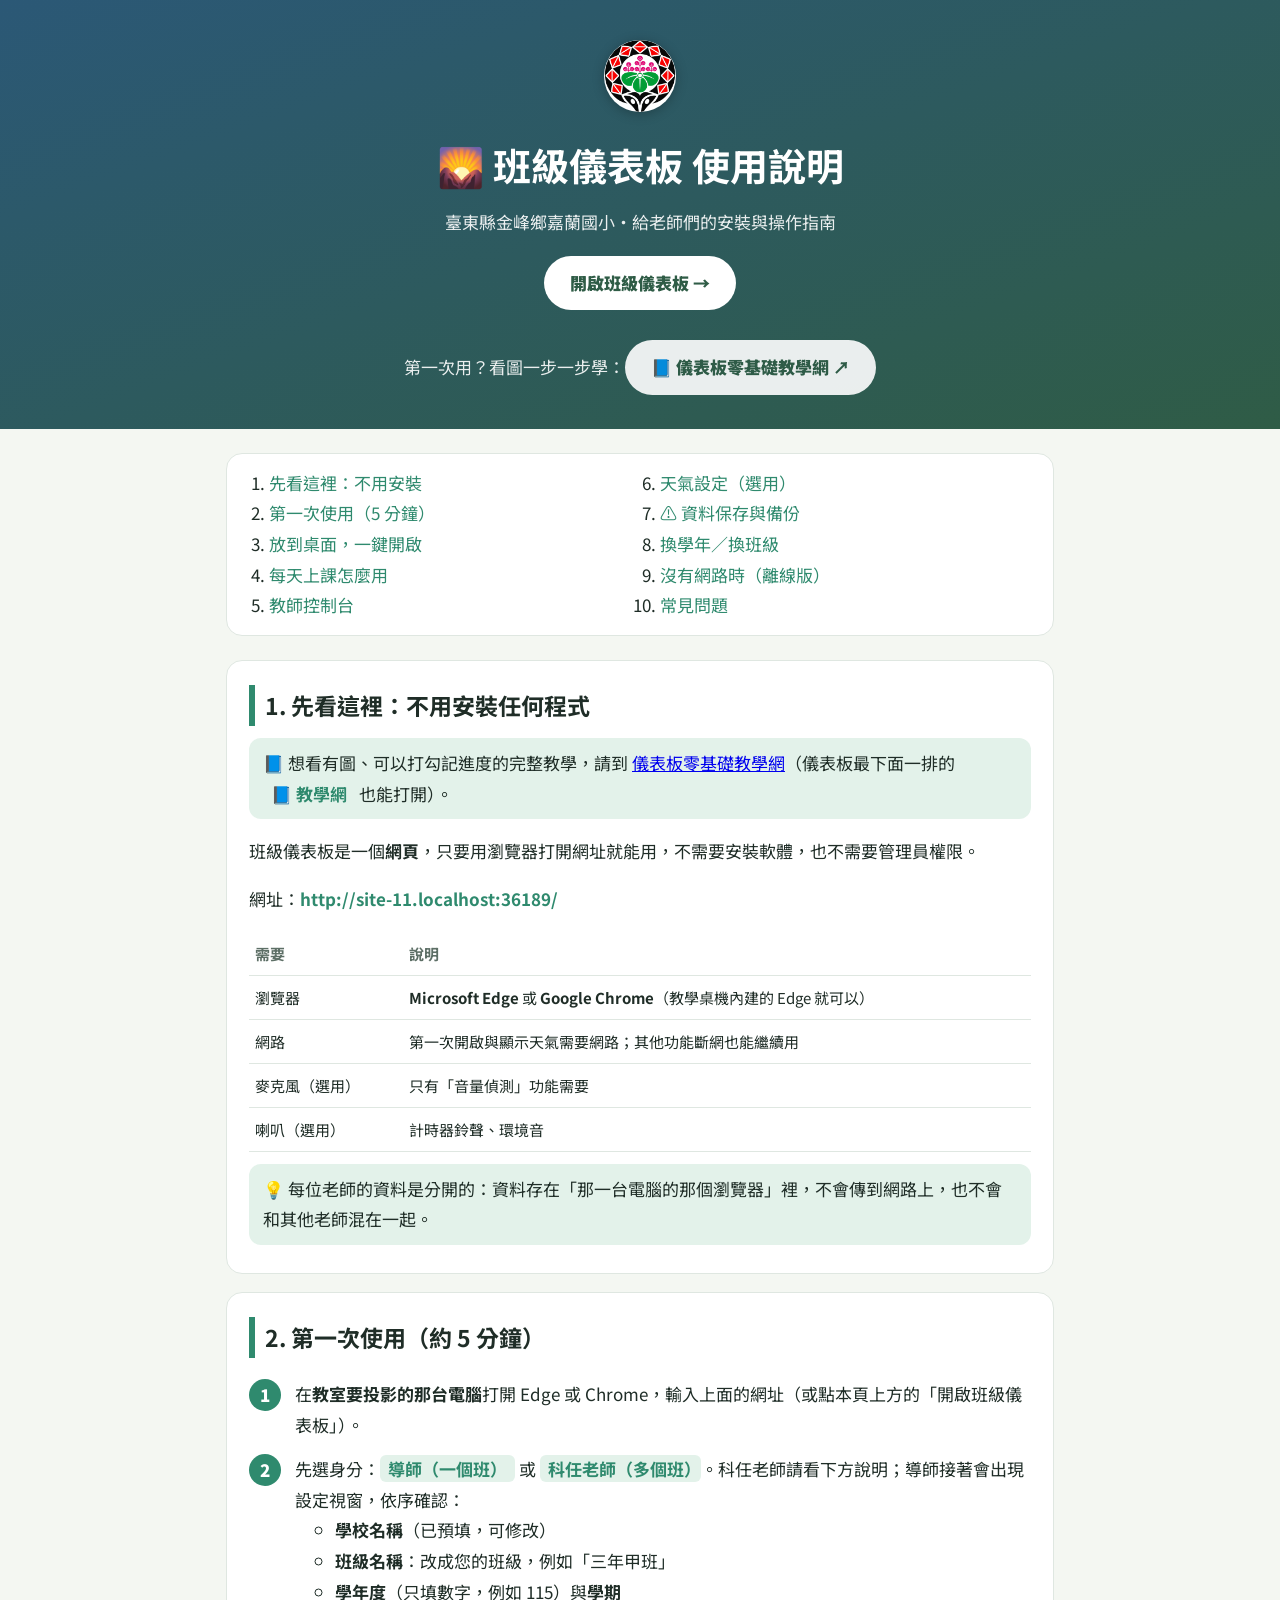
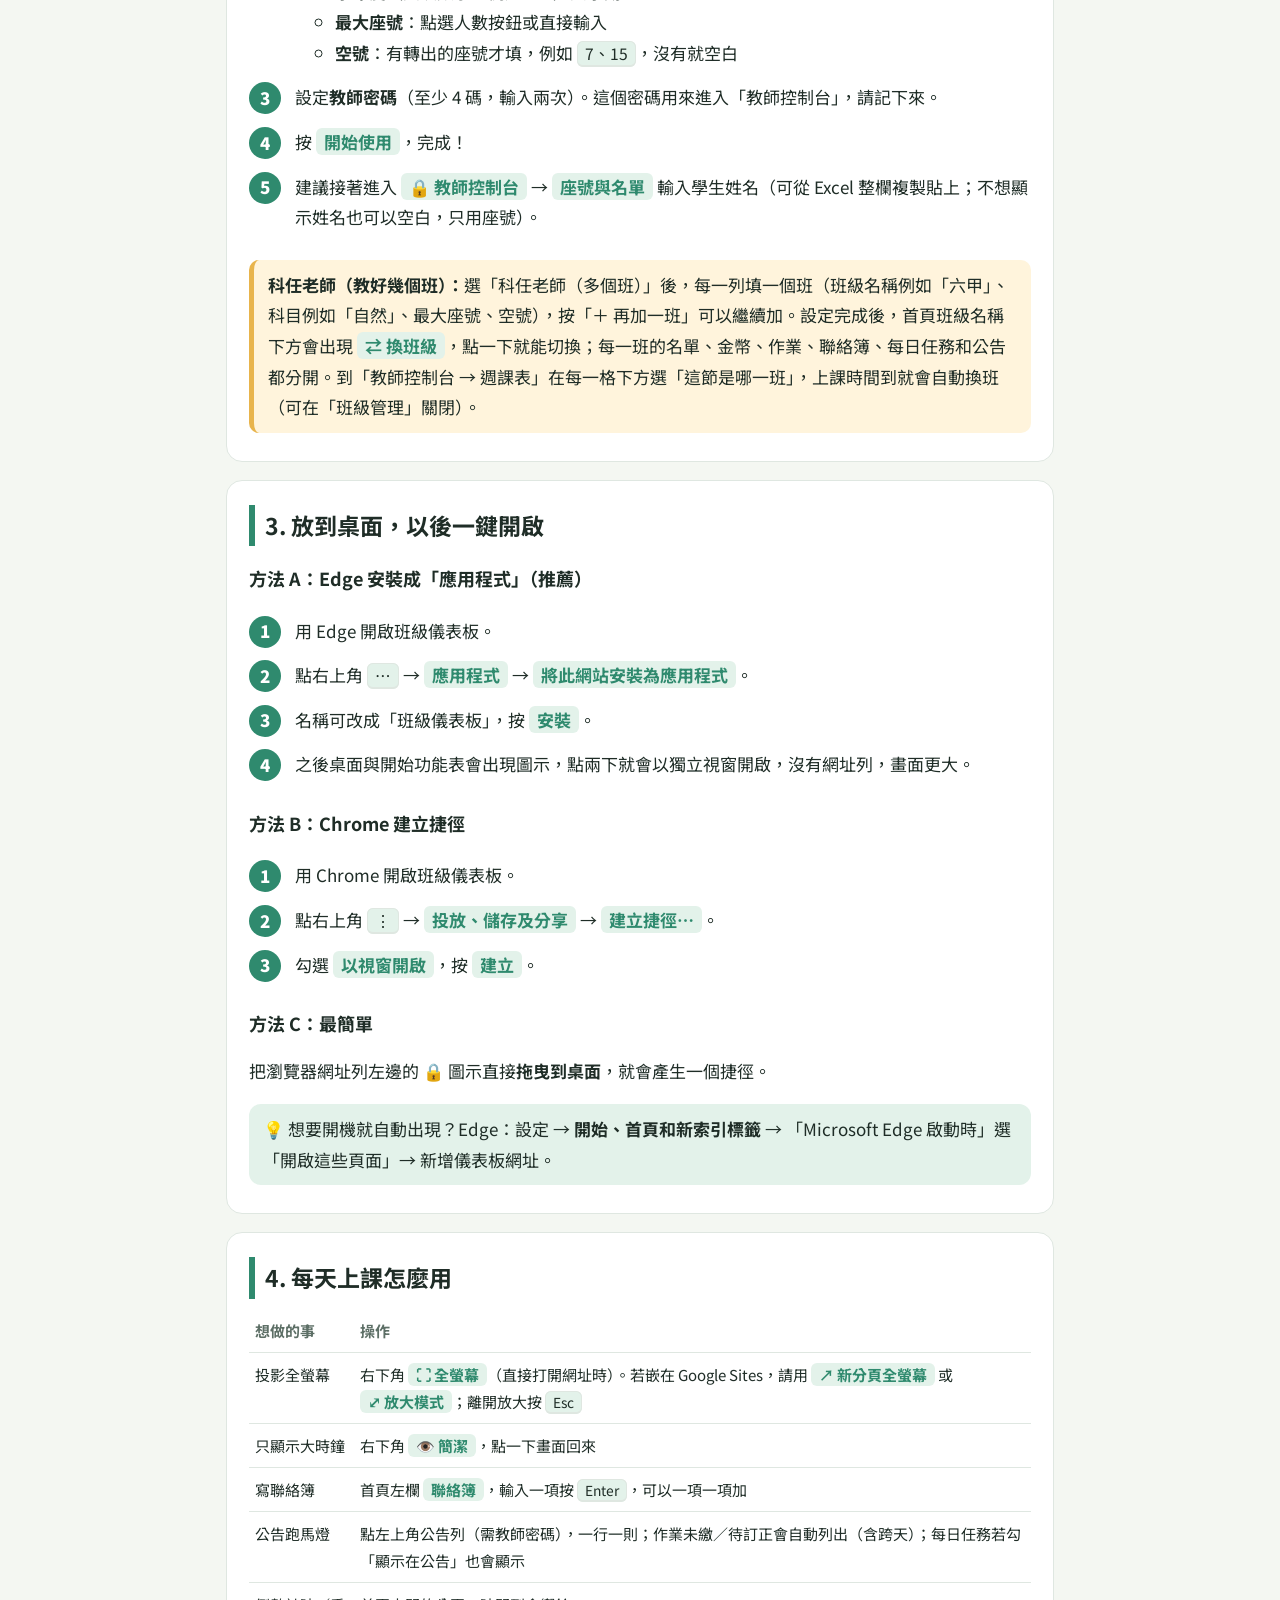
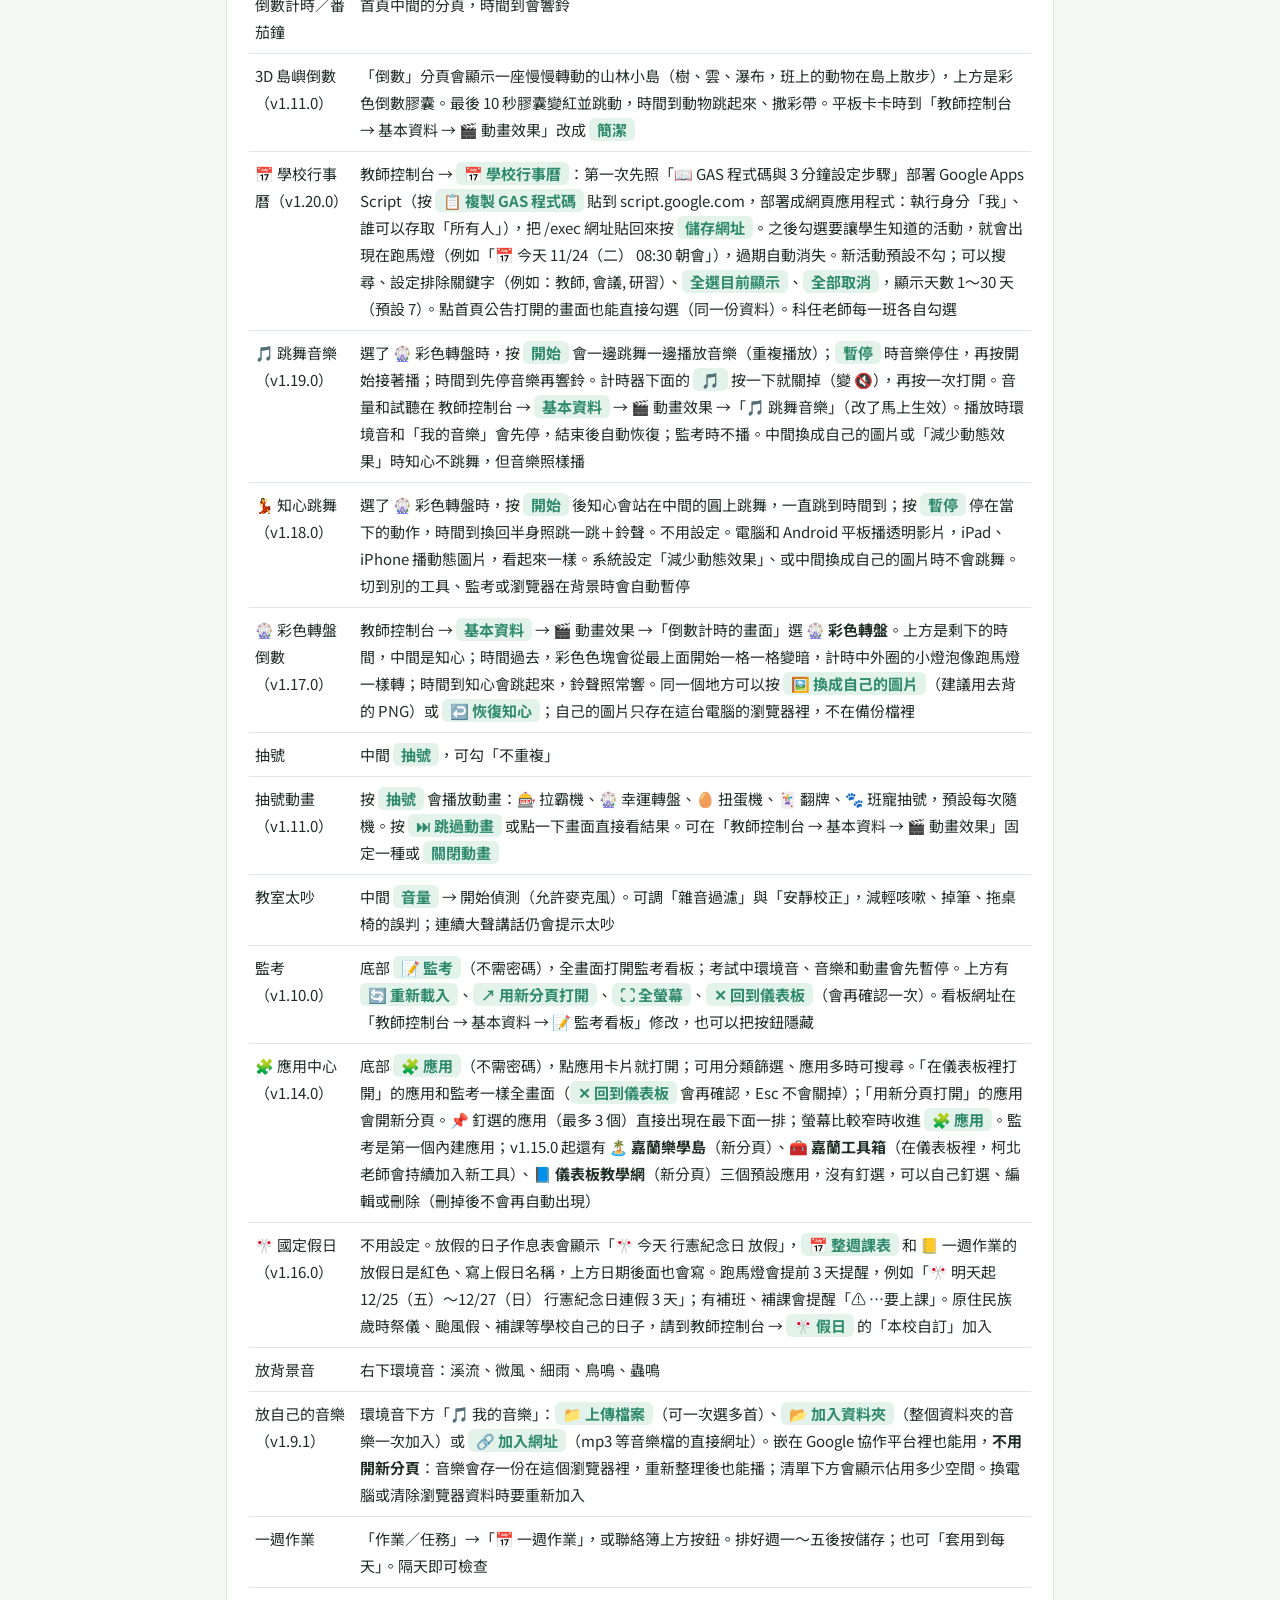
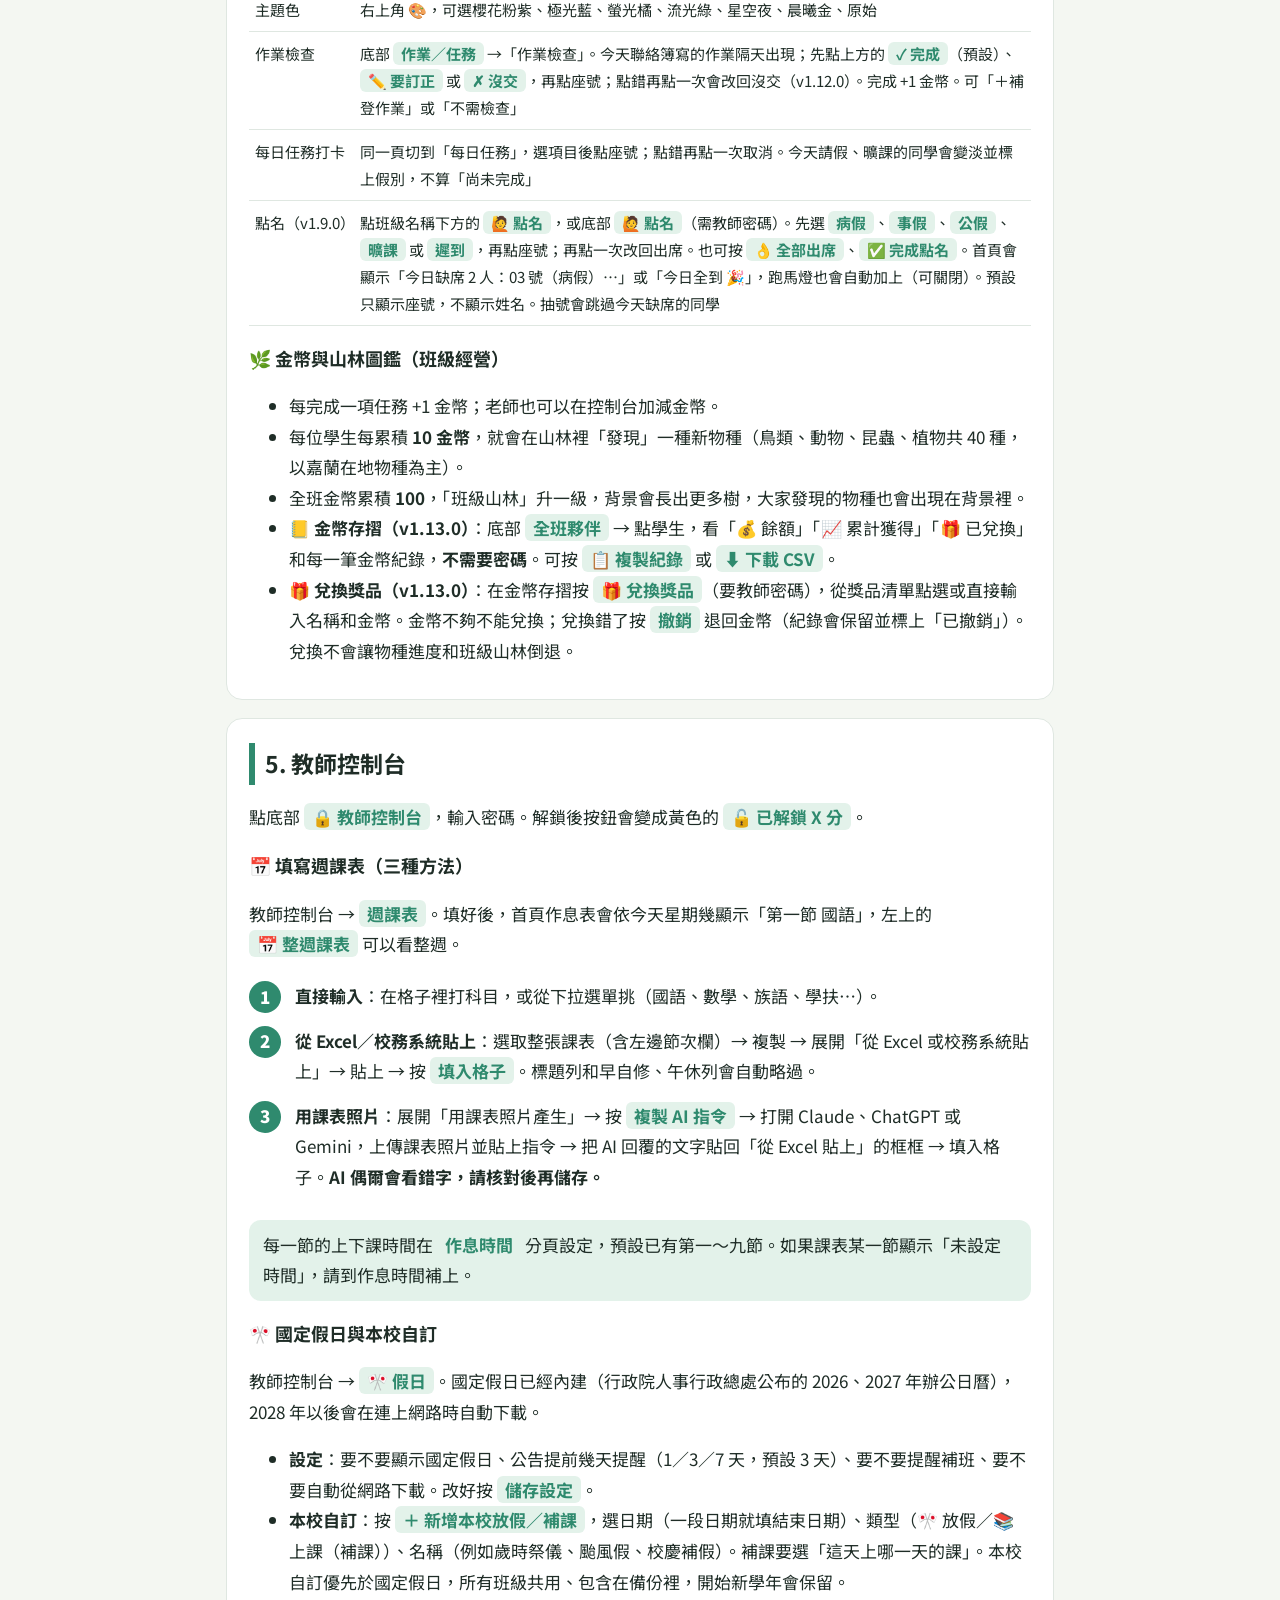
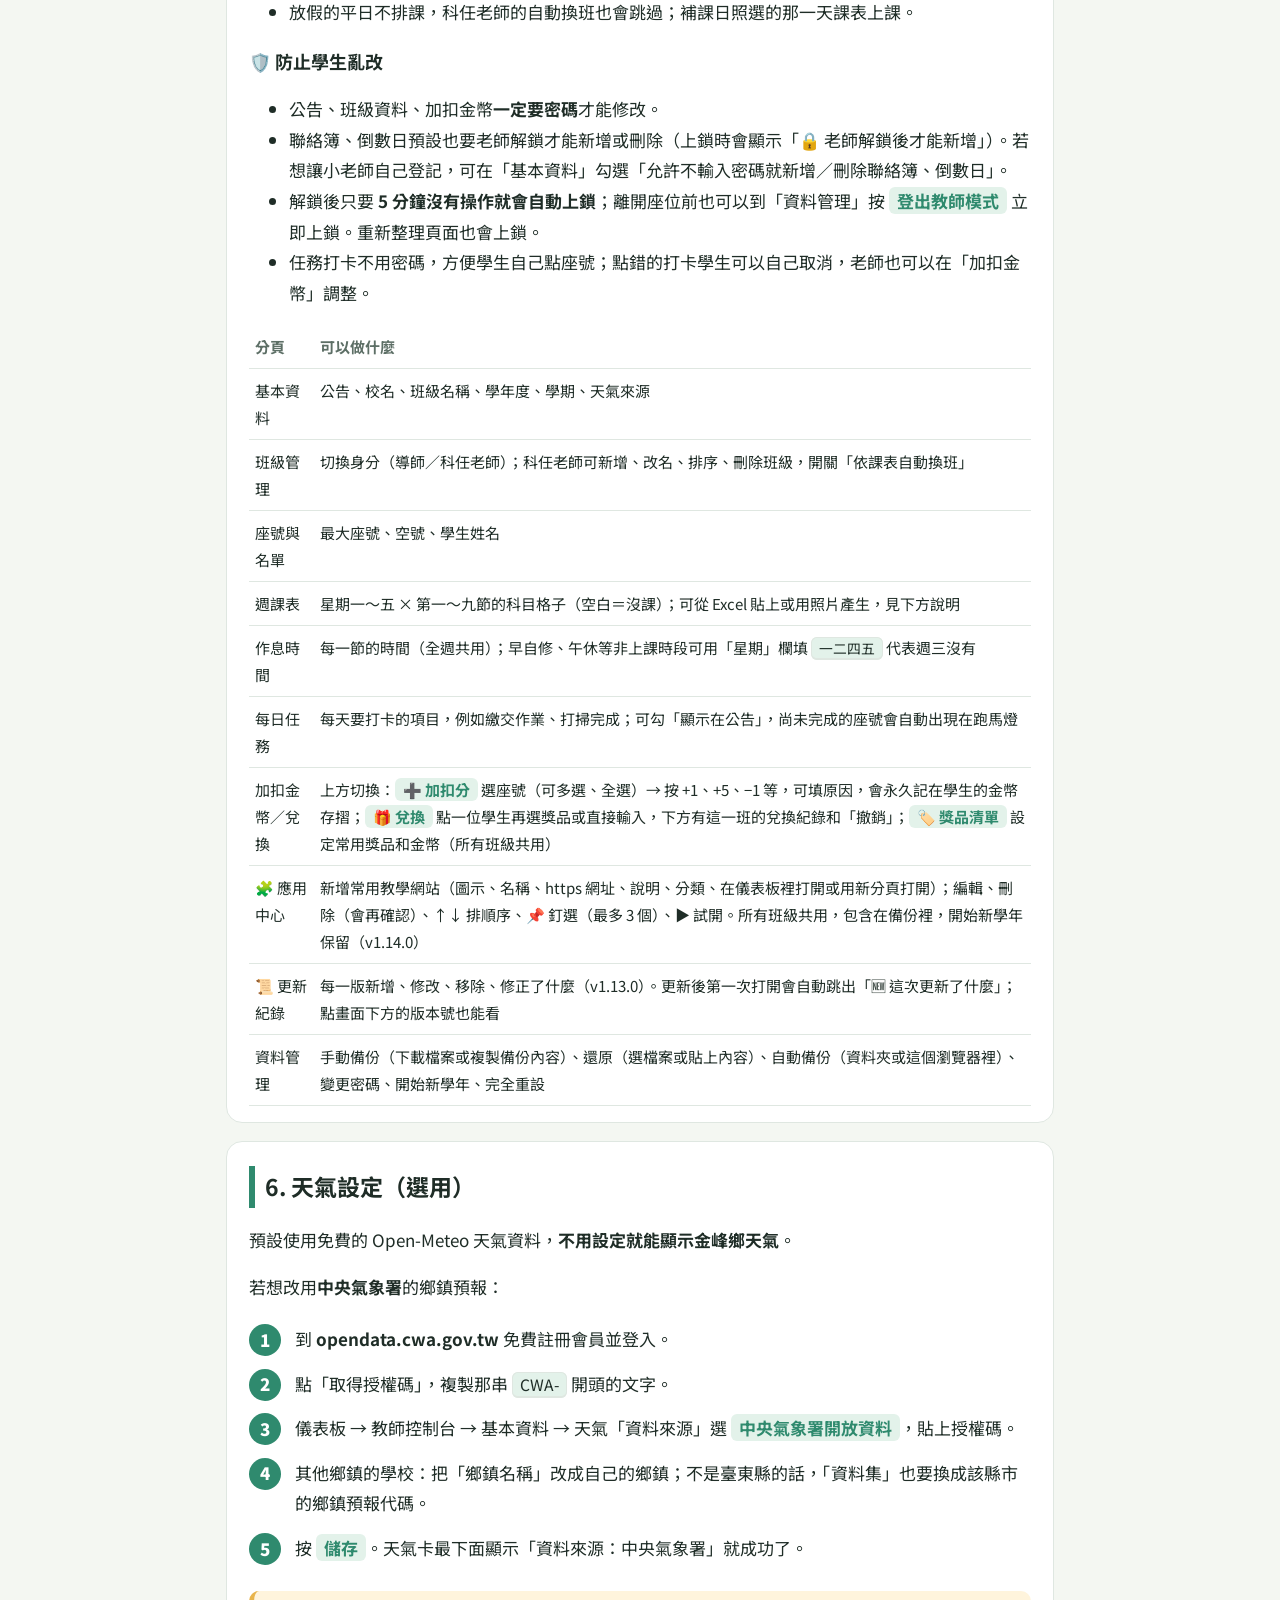
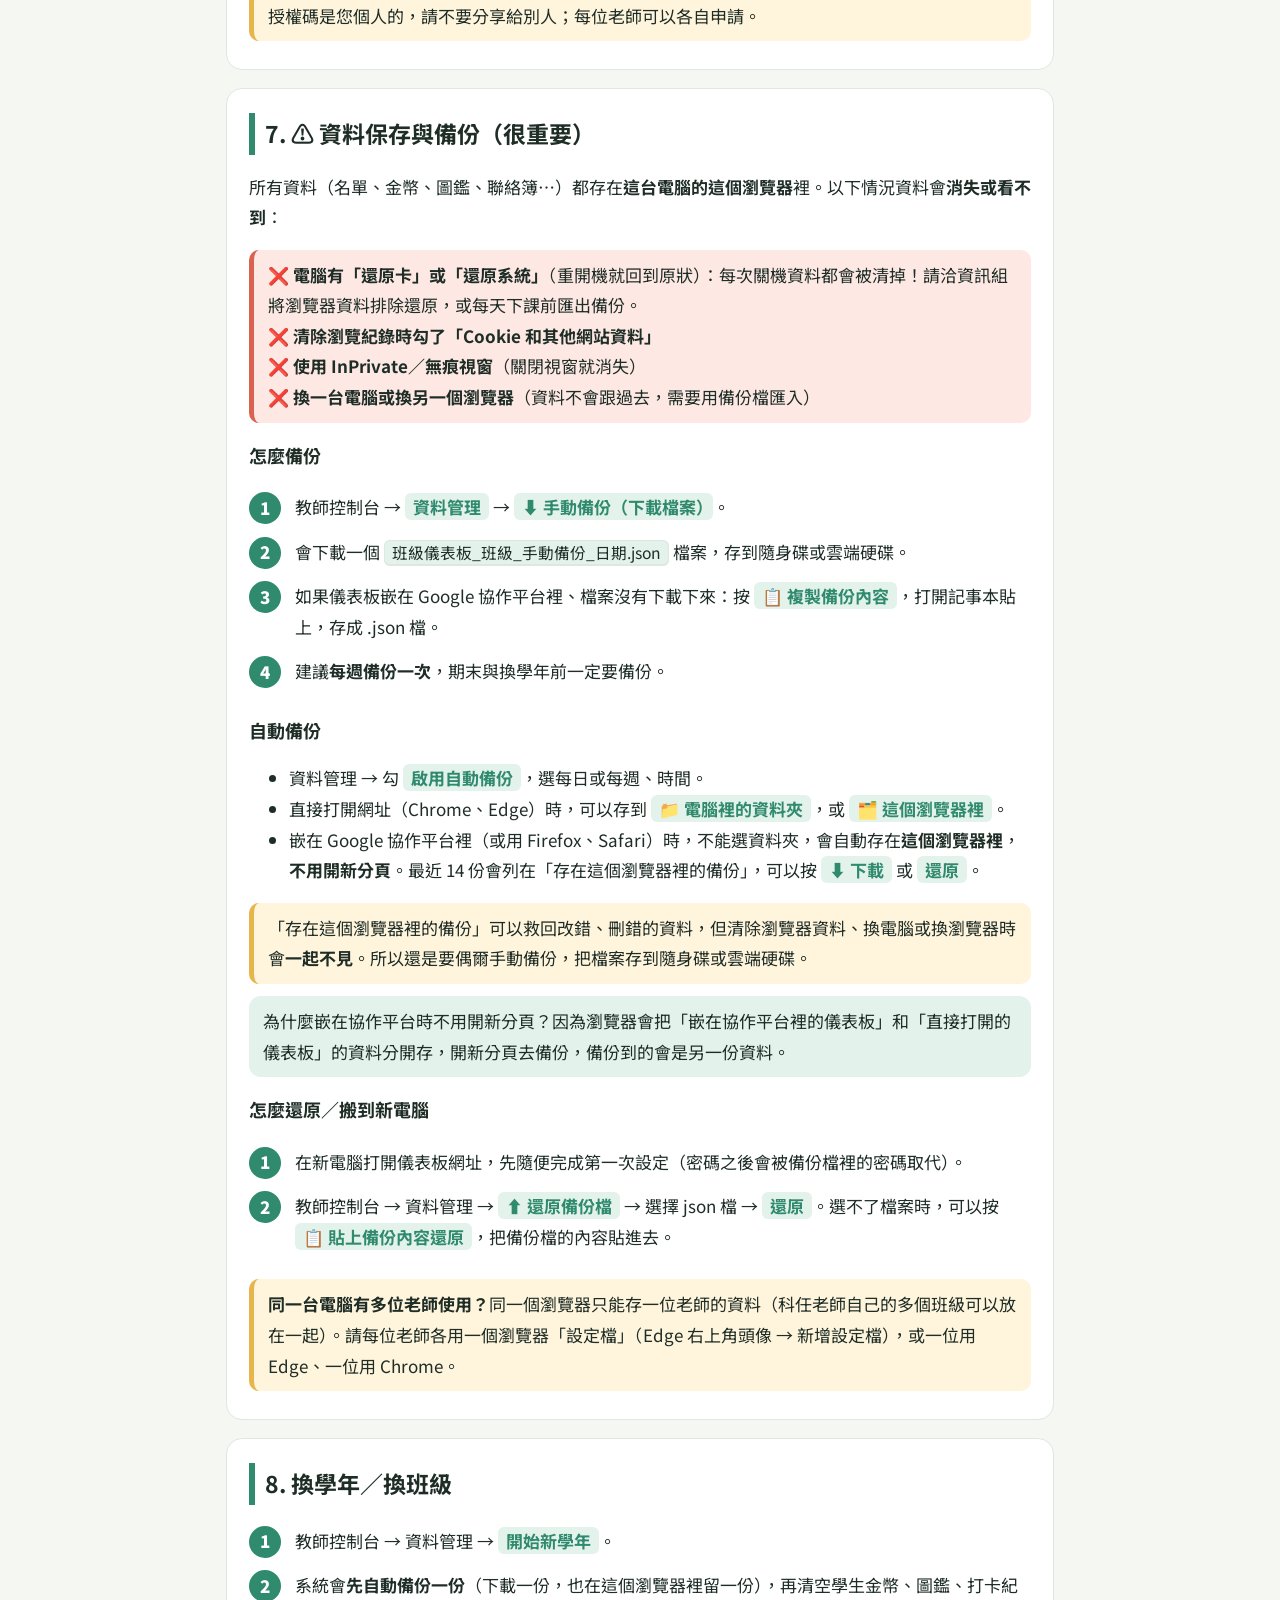
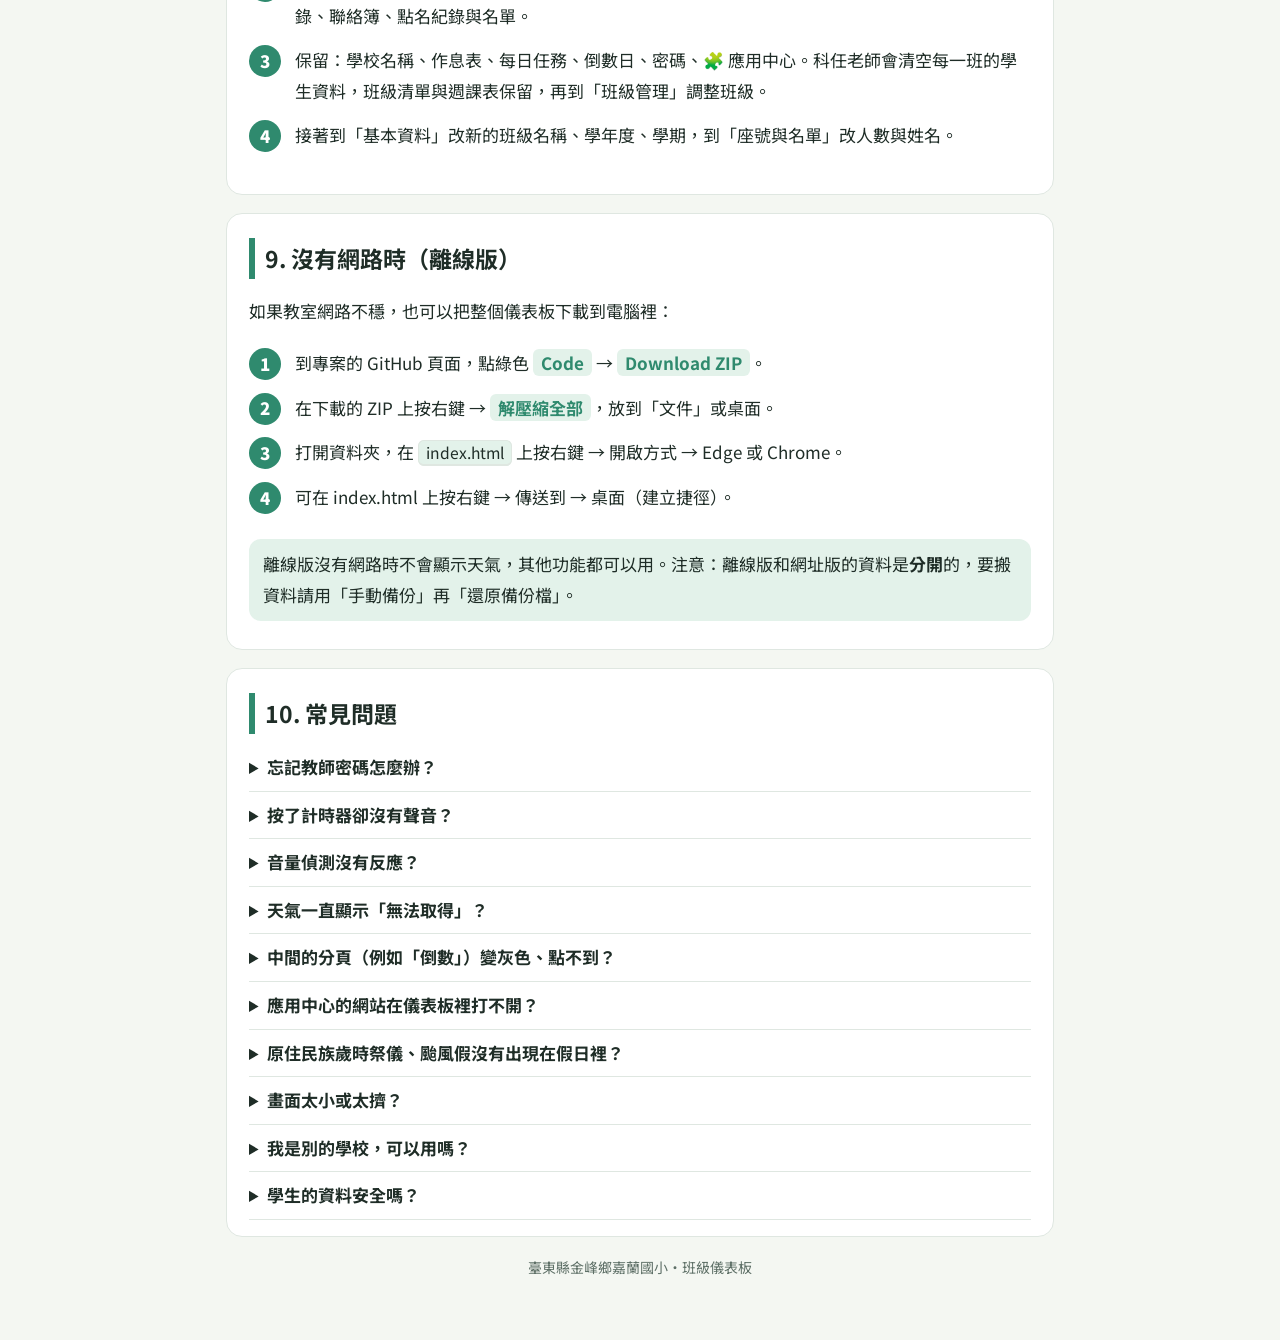
==== commit 9387ea22: "Add files via upload" ====
--- a/guide.html
+++ b/guide.html
@@ -131,6 +131,7 @@
       <tr><td>公告跑馬燈</td><td>點左上角公告列（需教師密碼），一行一則；作業未繳／待訂正會自動列出（含跨天）；每日任務若勾「顯示在公告」也會顯示</td></tr>
       <tr><td>倒數計時／番茄鐘</td><td>首頁中間的分頁，時間到會響鈴</td></tr>
       <tr><td>3D 島嶼倒數（v1.11.0）</td><td>「倒數」分頁會顯示一座慢慢轉動的山林小島（樹、雲、瀑布，班上的動物在島上散步），上方是彩色倒數膠囊。最後 10 秒膠囊變紅並跳動，時間到動物跳起來、撒彩帶。平板卡卡時到「教師控制台 → 基本資料 → 🎬 動畫效果」改成 <span class="btnname">簡潔</span></td></tr>
+      <tr><td>📅 學校行事曆（v1.20.0）</td><td>教師控制台 → <span class="btnname">📅 學校行事曆</span>：第一次先照「📖 GAS 程式碼與 3 分鐘設定步驟」部署 Google Apps Script（按 <span class="btnname">📋 複製 GAS 程式碼</span> 貼到 script.google.com，部署成網頁應用程式：執行身分「我」、誰可以存取「所有人」），把 /exec 網址貼回來按 <span class="btnname">儲存網址</span>。之後勾選要讓學生知道的活動，就會出現在跑馬燈（例如「📅 今天 11/24（二） 08:30 朝會」），過期自動消失。新活動預設不勾；可以搜尋、設定排除關鍵字（例如：教師, 會議, 研習）、<span class="btnname">全選目前顯示</span>、<span class="btnname">全部取消</span>，顯示天數 1～30 天（預設 7）。點首頁公告打開的畫面也能直接勾選（同一份資料）。科任老師每一班各自勾選</td></tr>
       <tr><td>🎵 跳舞音樂（v1.19.0）</td><td>選了 🎡 彩色轉盤時，按 <span class="btnname">開始</span> 會一邊跳舞一邊播放音樂（重複播放）；<span class="btnname">暫停</span> 時音樂停住，再按開始接著播；時間到先停音樂再響鈴。計時器下面的 <span class="btnname">🎵</span> 按一下就關掉（變 🔇），再按一次打開。音量和試聽在 教師控制台 → <span class="btnname">基本資料</span> → 🎬 動畫效果 →「🎵 跳舞音樂」（改了馬上生效）。播放時環境音和「我的音樂」會先停，結束後自動恢復；監考時不播。中間換成自己的圖片或「減少動態效果」時知心不跳舞，但音樂照樣播</td></tr>
       <tr><td>💃 知心跳舞（v1.18.0）</td><td>選了 🎡 彩色轉盤時，按 <span class="btnname">開始</span> 後知心會站在中間的圓上跳舞，一直跳到時間到；按 <span class="btnname">暫停</span> 停在當下的動作，時間到換回半身照跳一跳＋鈴聲。不用設定。電腦和 Android 平板播透明影片，iPad、iPhone 播動態圖片，看起來一樣。系統設定「減少動態效果」、或中間換成自己的圖片時不會跳舞。切到別的工具、監考或瀏覽器在背景時會自動暫停</td></tr>
       <tr><td>🎡 彩色轉盤倒數（v1.17.0）</td><td>教師控制台 → <span class="btnname">基本資料</span> → 🎬 動畫效果 →「倒數計時的畫面」選 <b>🎡 彩色轉盤</b>。上方是剩下的時間，中間是知心；時間過去，彩色色塊會從最上面開始一格一格變暗，計時中外圈的小燈泡像跑馬燈一樣轉；時間到知心會跳起來，鈴聲照常響。同一個地方可以按 <span class="btnname">🖼️ 換成自己的圖片</span>（建議用去背的 PNG）或 <span class="btnname">↩️ 恢復知心</span>；自己的圖片只存在這台電腦的瀏覽器裡，不在備份檔裡</td></tr>
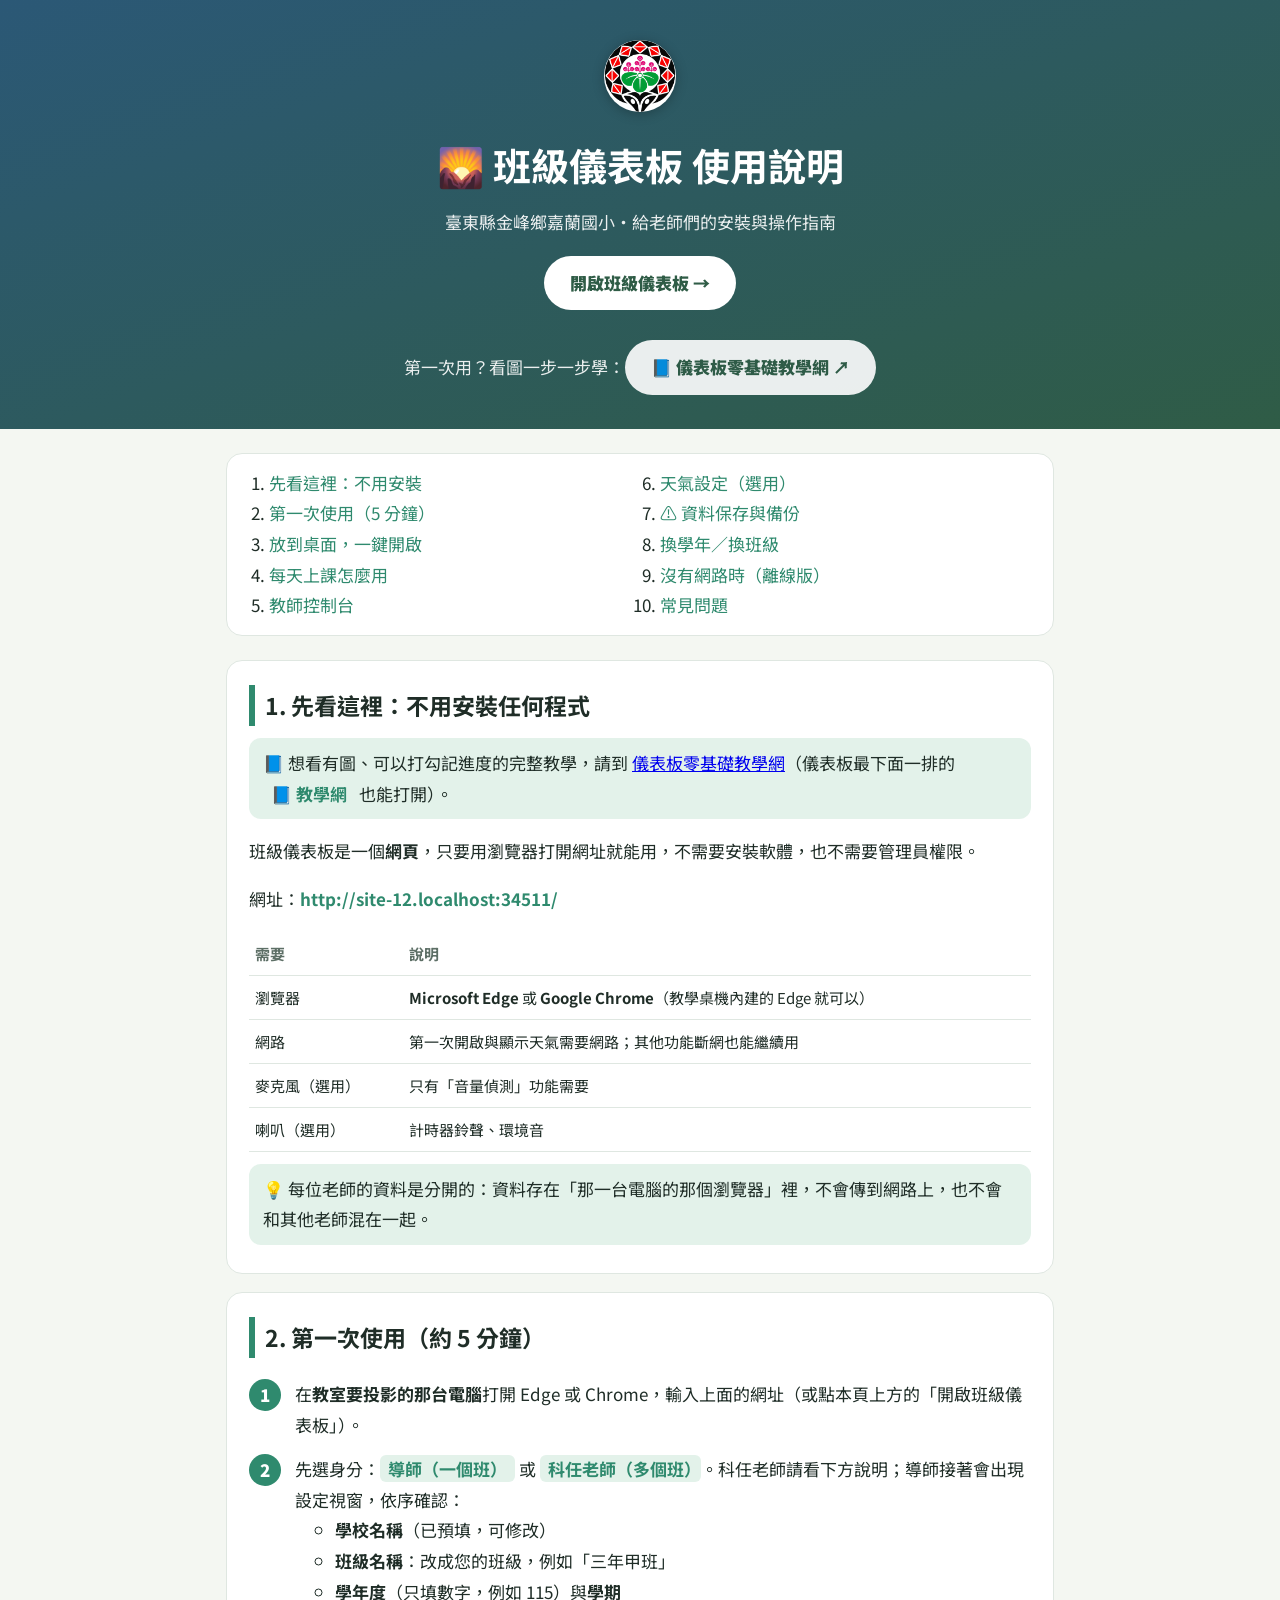
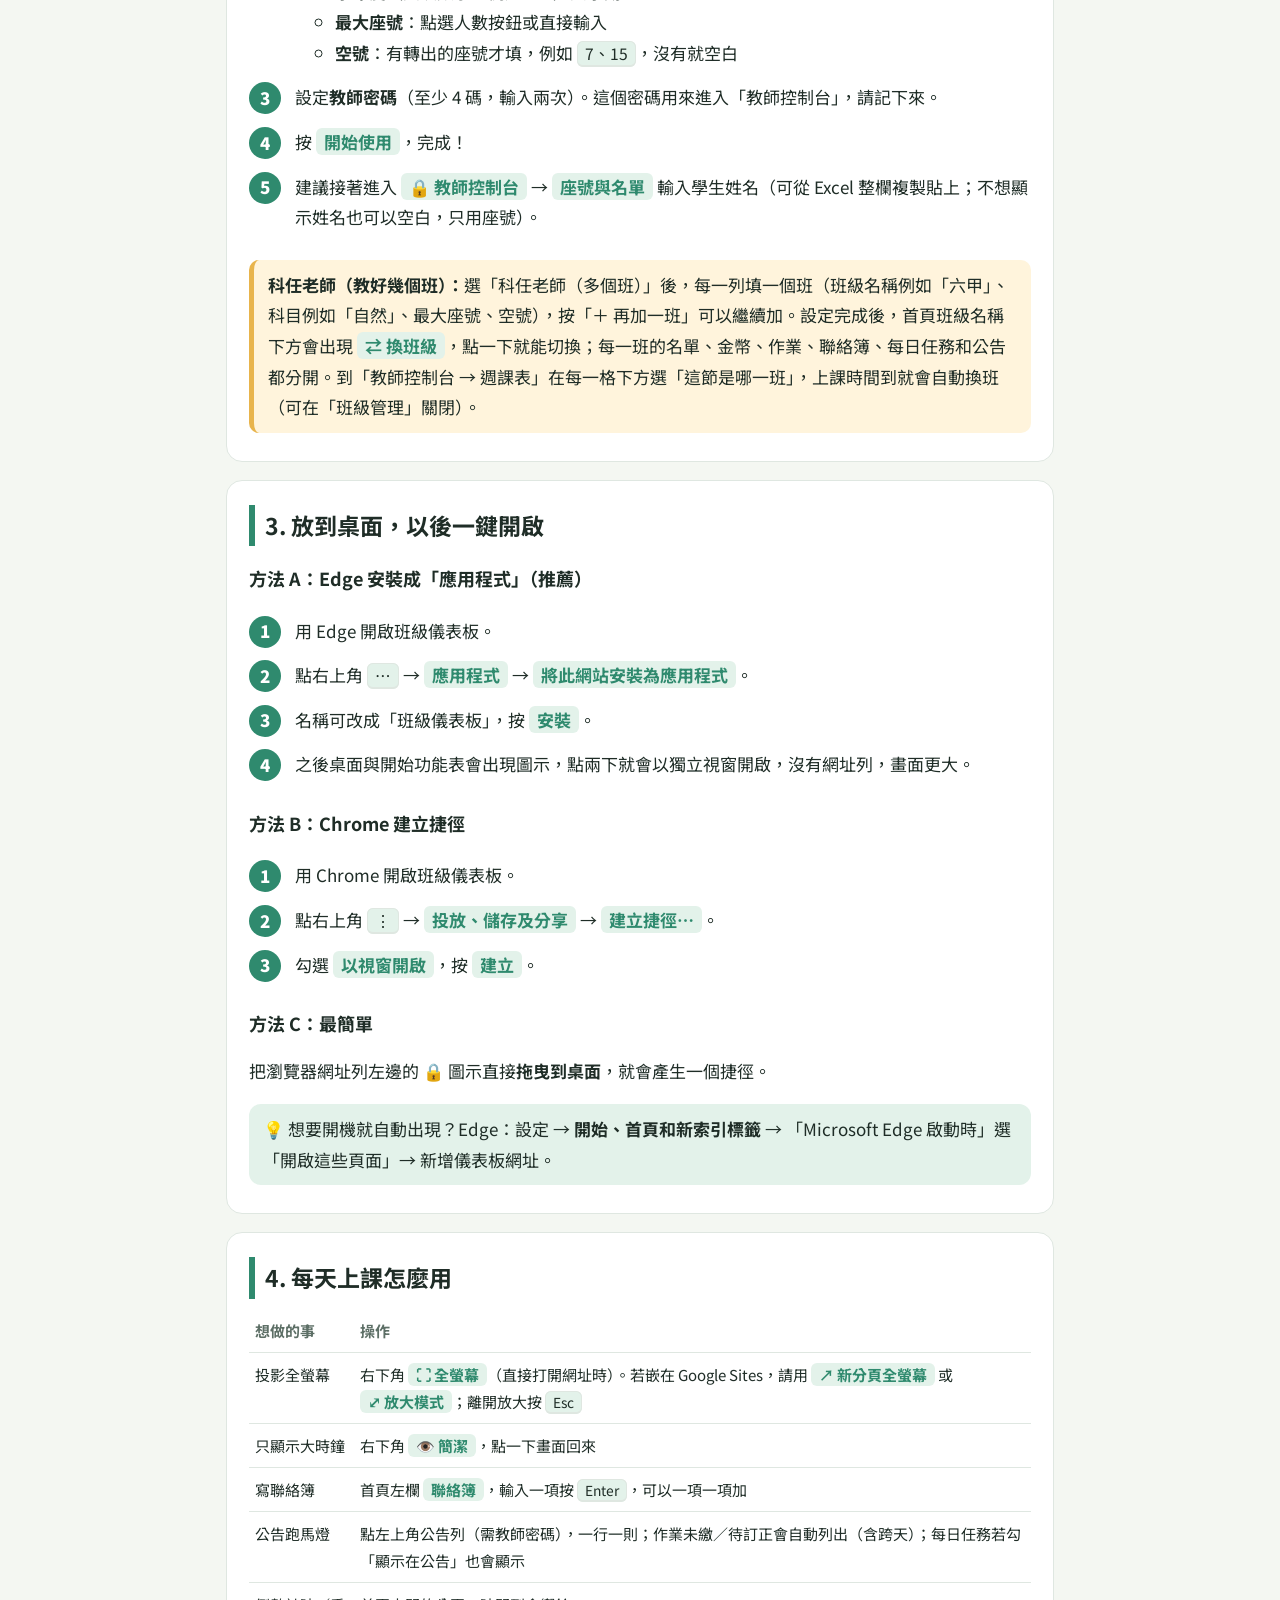
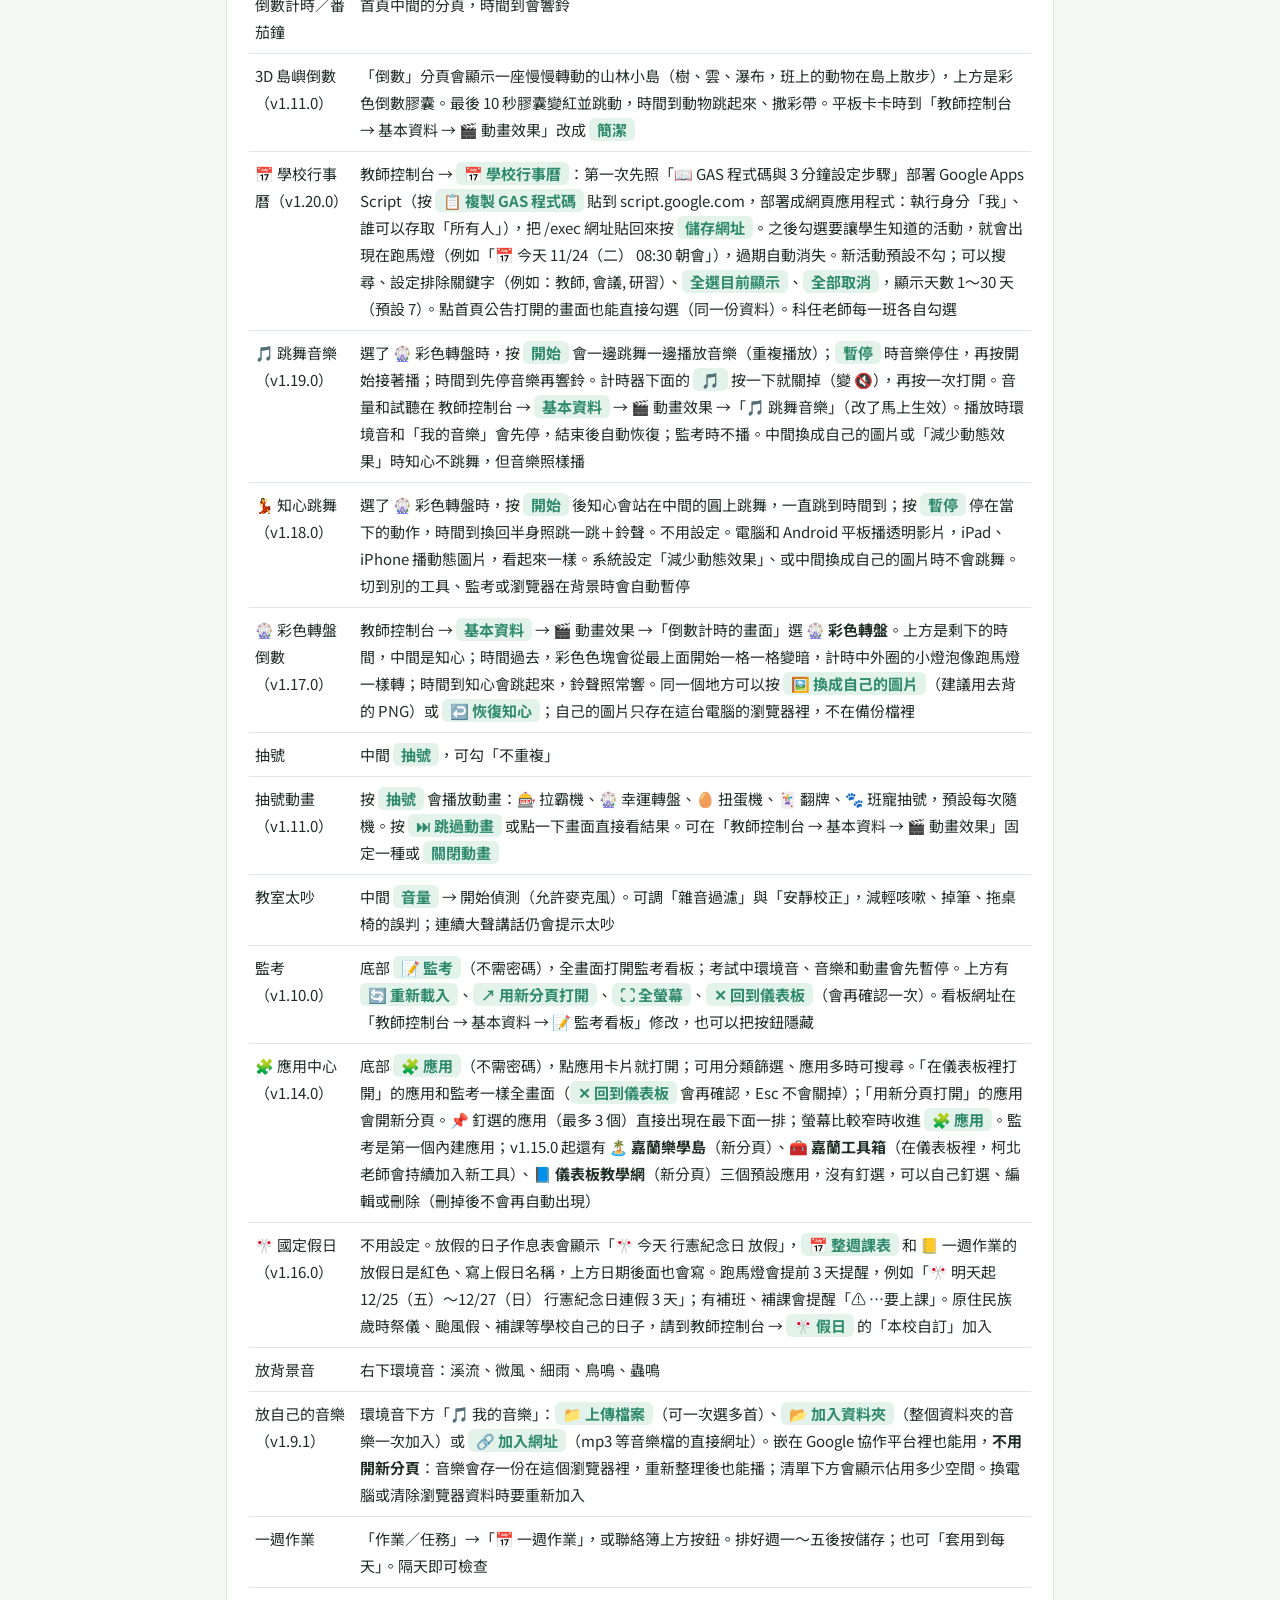
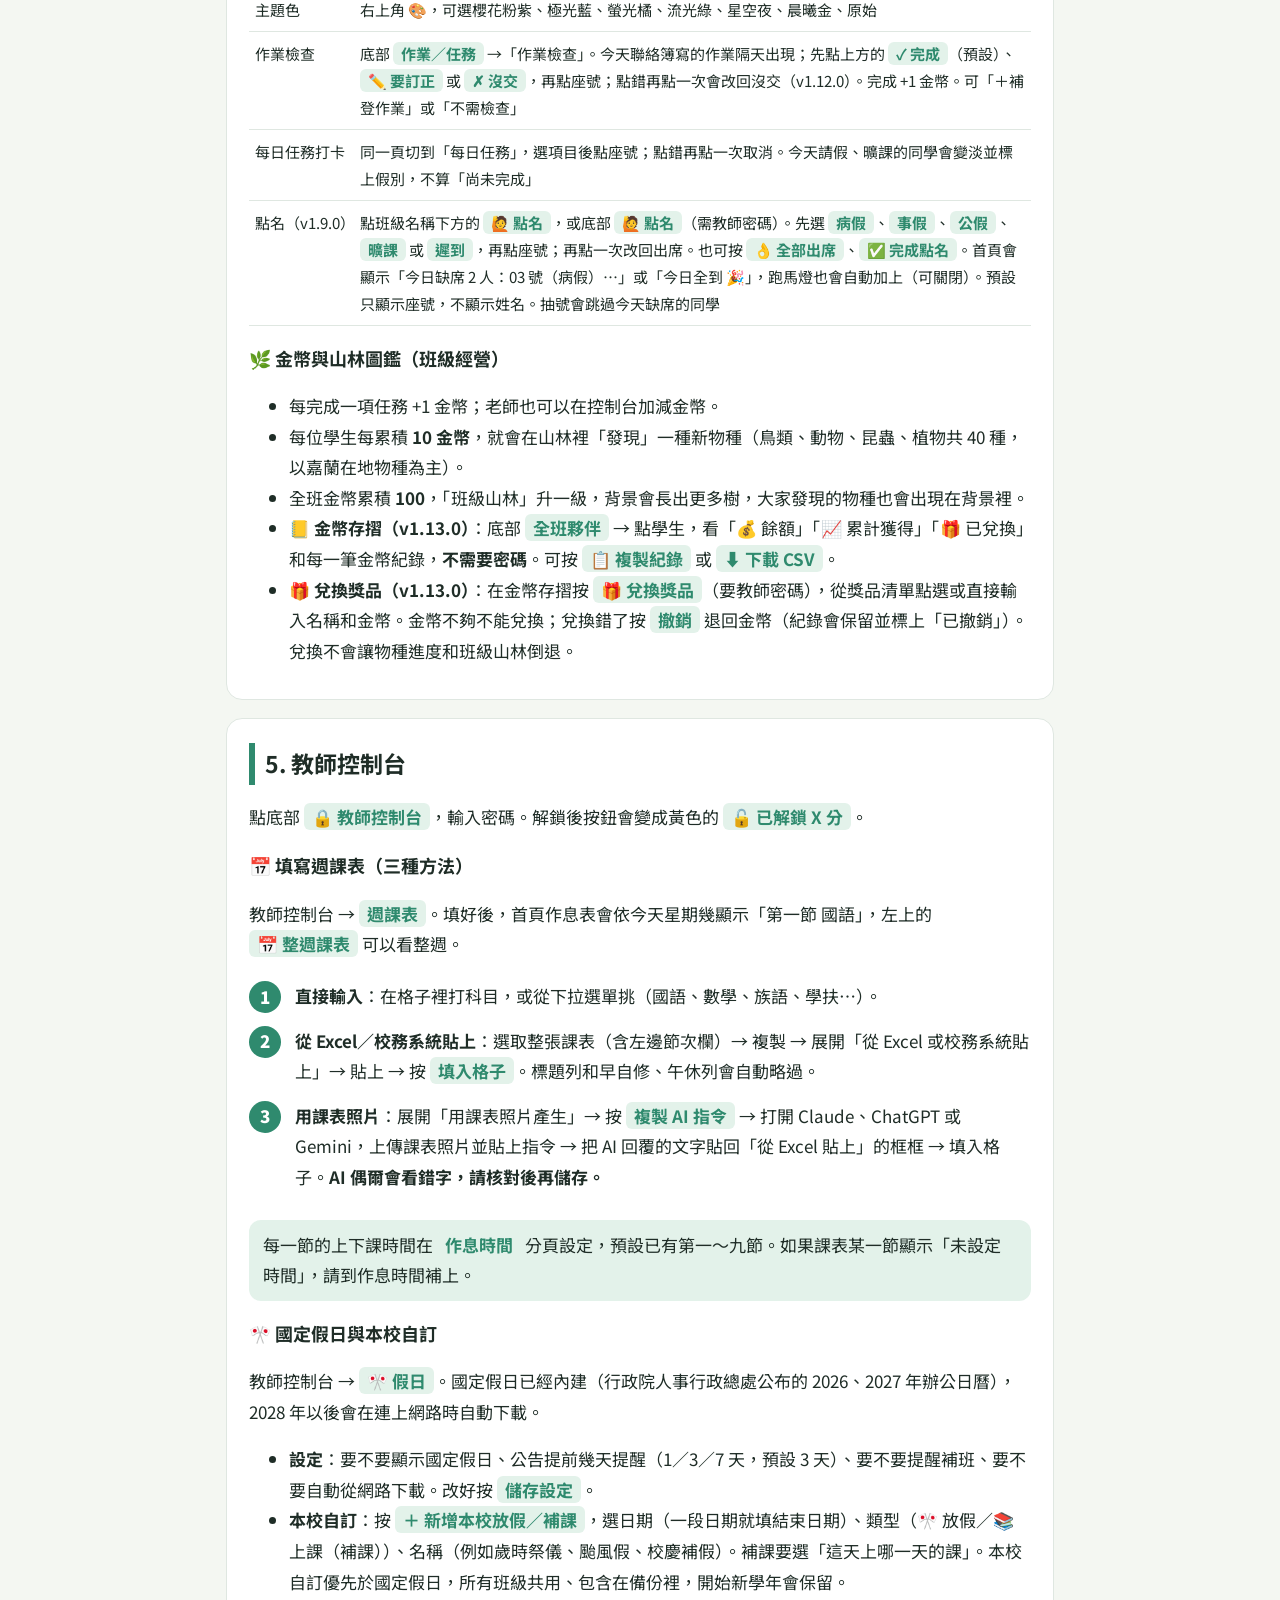
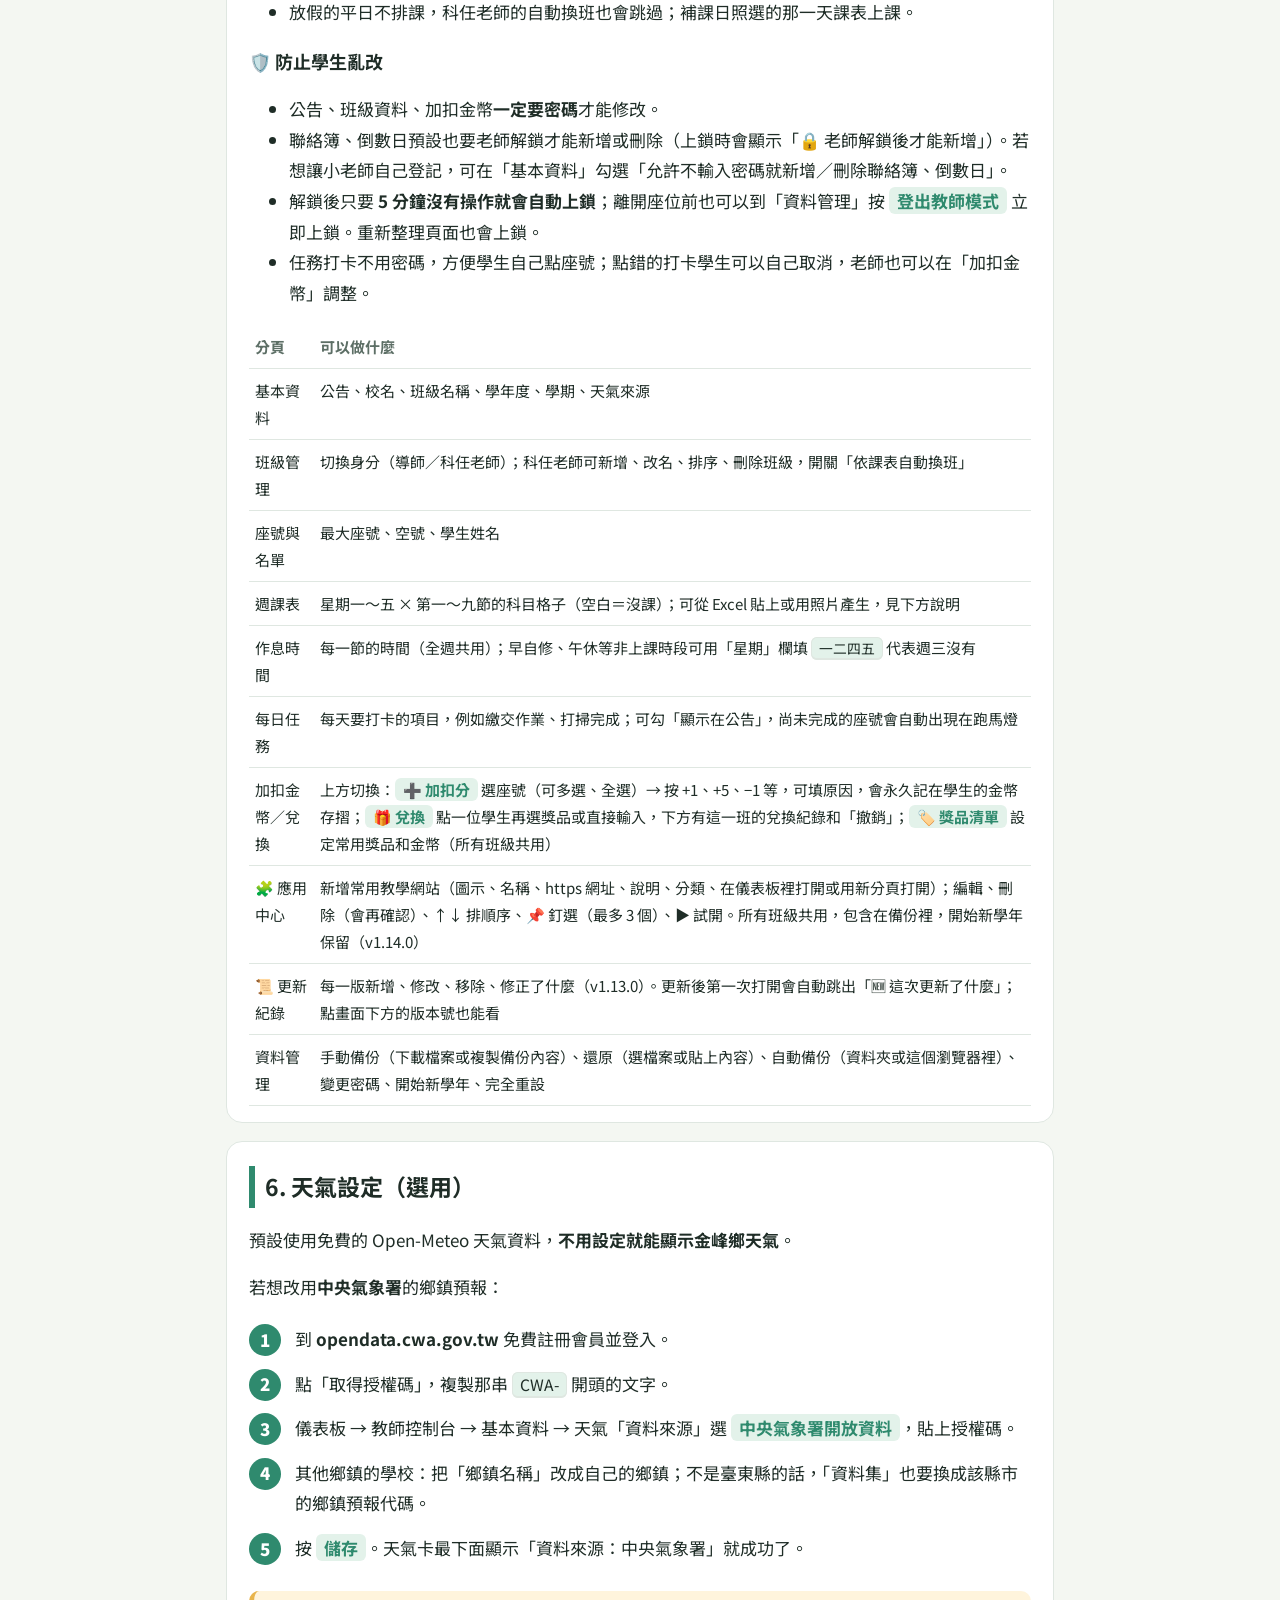
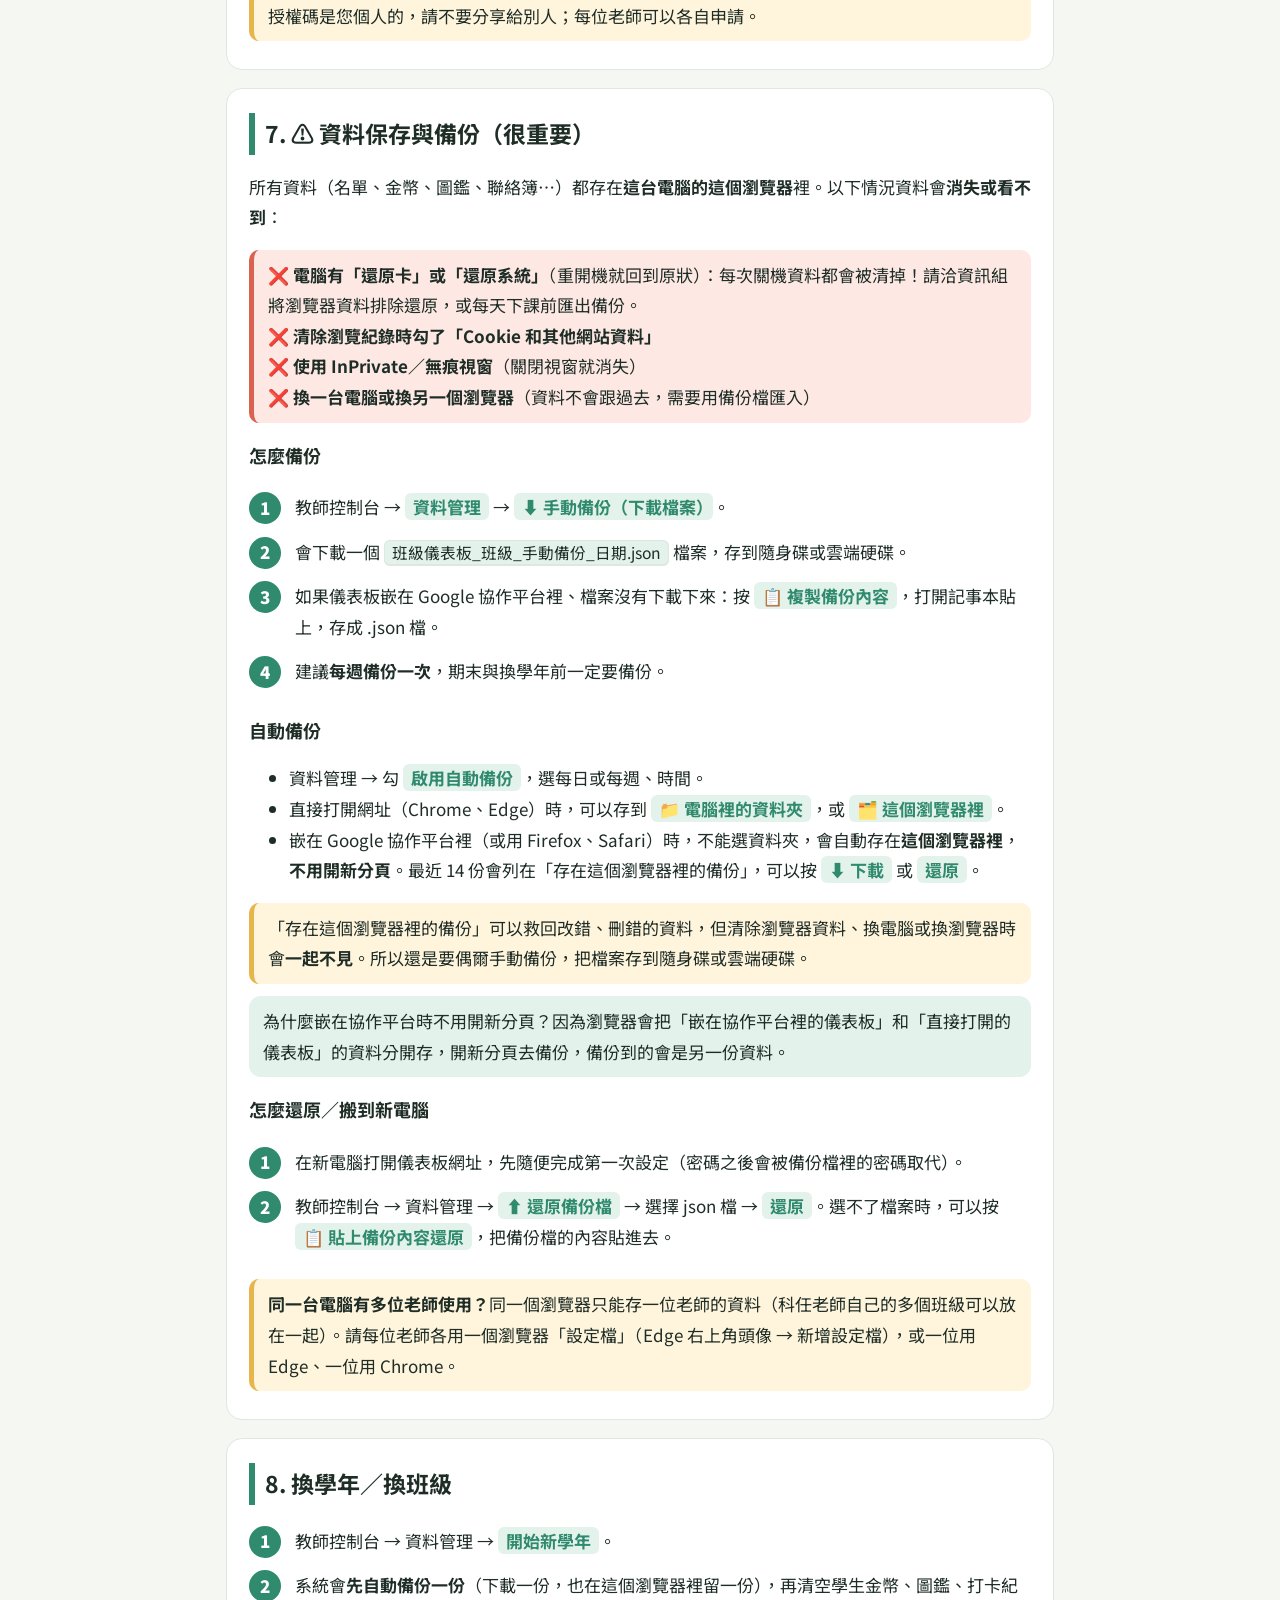
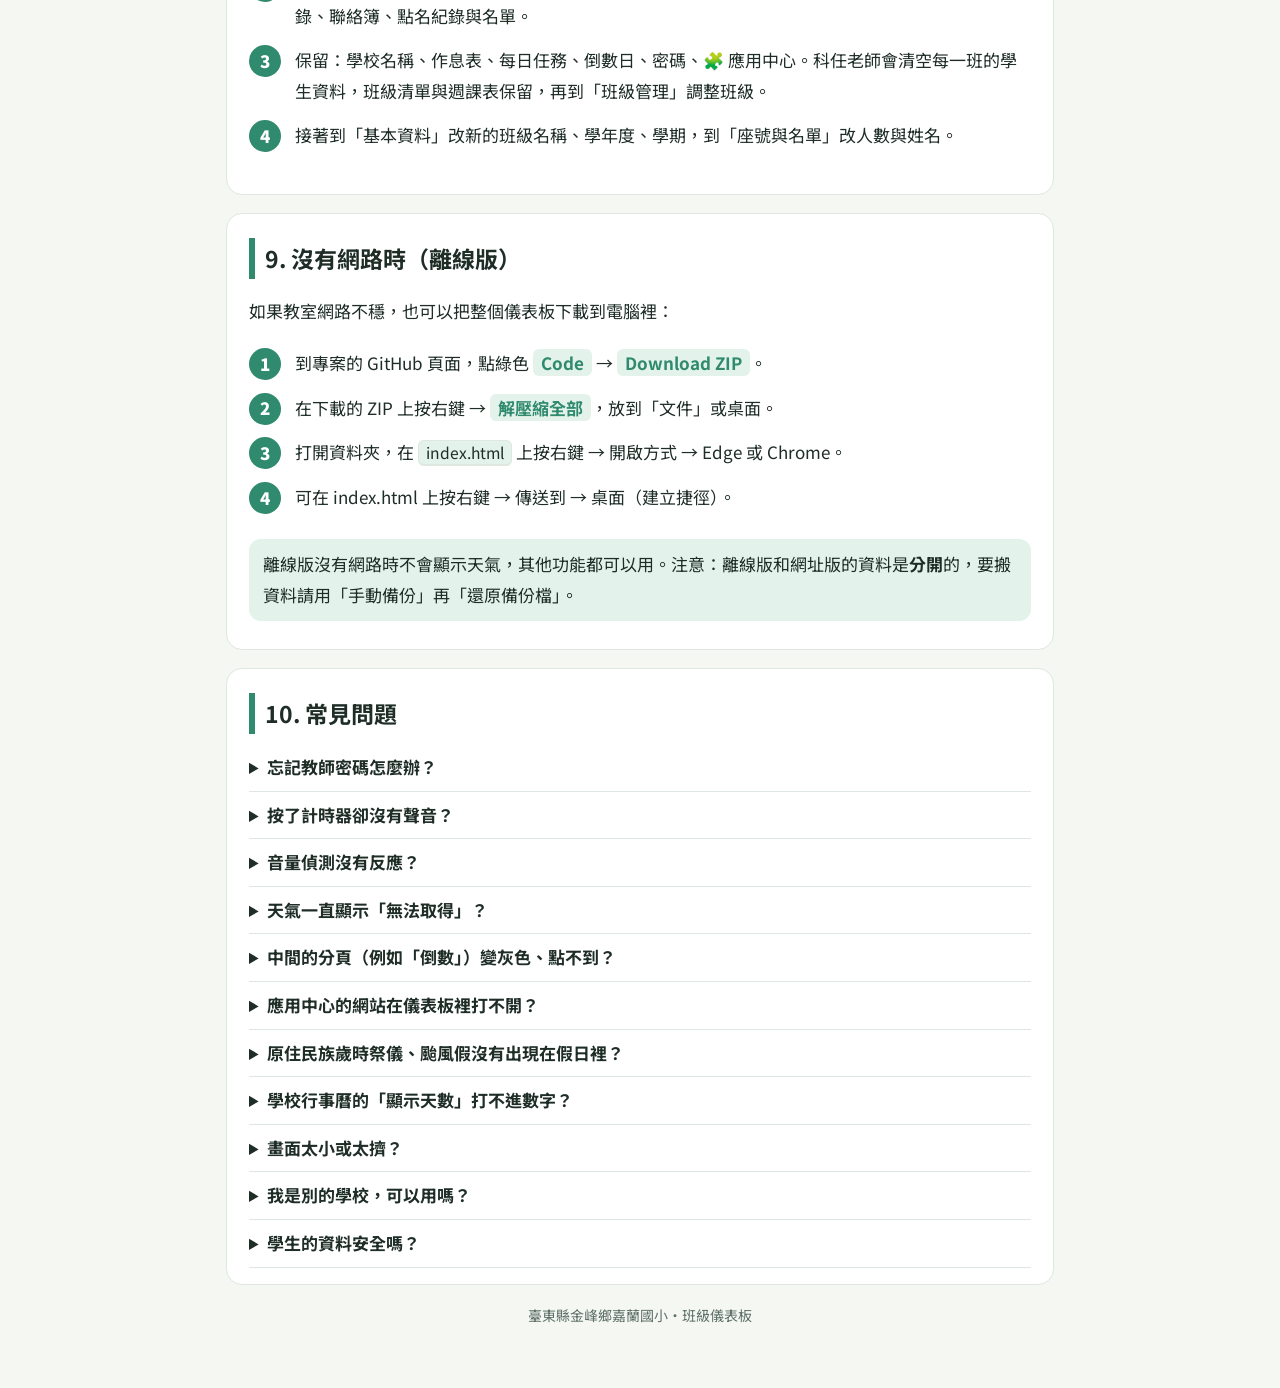
==== commit 45f01535: "Add files via upload" ====
--- a/guide.html
+++ b/guide.html
@@ -285,6 +285,8 @@
       <p>有些網站（例如 Google 的服務、許多登入頁面）不允許被放在別的網頁裡，畫面會空白或顯示「拒絕連線」。請按上方的 <span class="btnname">↗ 用新分頁打開</span>；常常這樣的話，到「教師控制台 → 🧩 應用中心」按 <span class="btnname">✏️ 編輯</span>，把開啟方式改成「用新分頁打開」。另外網址一定要 <kbd>https://</kbd> 開頭。</p></details>
     <details><summary>原住民族歲時祭儀、颱風假沒有出現在假日裡？</summary>
       <p>國定假日只有全國一起放的假。歲時祭儀（各族日期不同）、颱風假、校慶補假、學校的補課日，請到教師控制台 → <span class="btnname">🎌 假日</span> →「本校自訂」自己加；加好後作息表、課表和公告都會跟著變。</p></details>
+    <details><summary>學校行事曆的「顯示天數」打不進數字？</summary>
+      <p>v1.20.0 的天數框是白底白字，其實有打進去只是看不到。v1.20.1 已修正：請按 <kbd>Ctrl</kbd> + <kbd>Shift</kbd> + <kbd>R</kbd> 重新整理。打好天數（1～30）按 <kbd>Enter</kbd> 或點別的地方就會套用。</p></details>
     <details><summary>畫面太小或太擠？</summary>
       <p>按 <kbd>F11</kbd> 全螢幕；或按 <kbd>Ctrl</kbd> + <kbd>-</kbd>／<kbd>+</kbd> 縮放，<kbd>Ctrl</kbd> + <kbd>0</kbd> 恢復。</p></details>
     <details><summary>我是別的學校，可以用嗎？</summary>
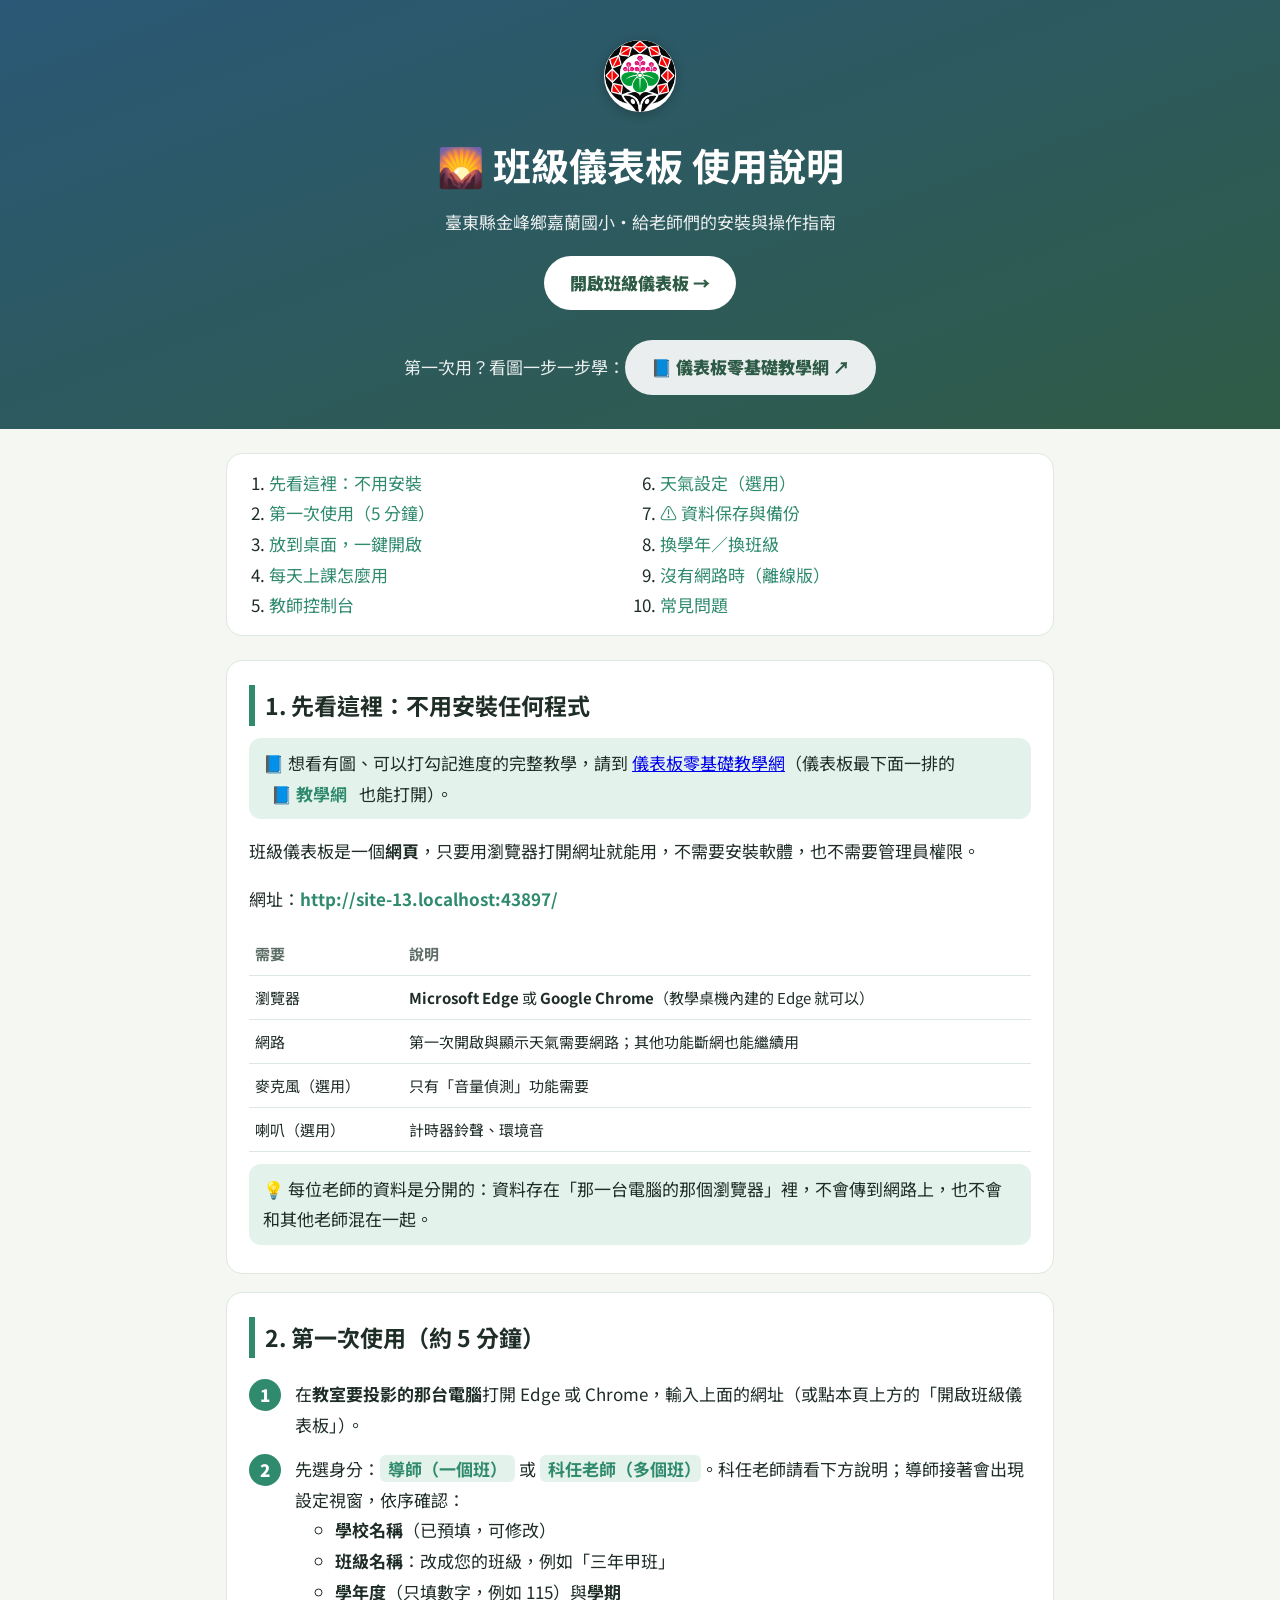
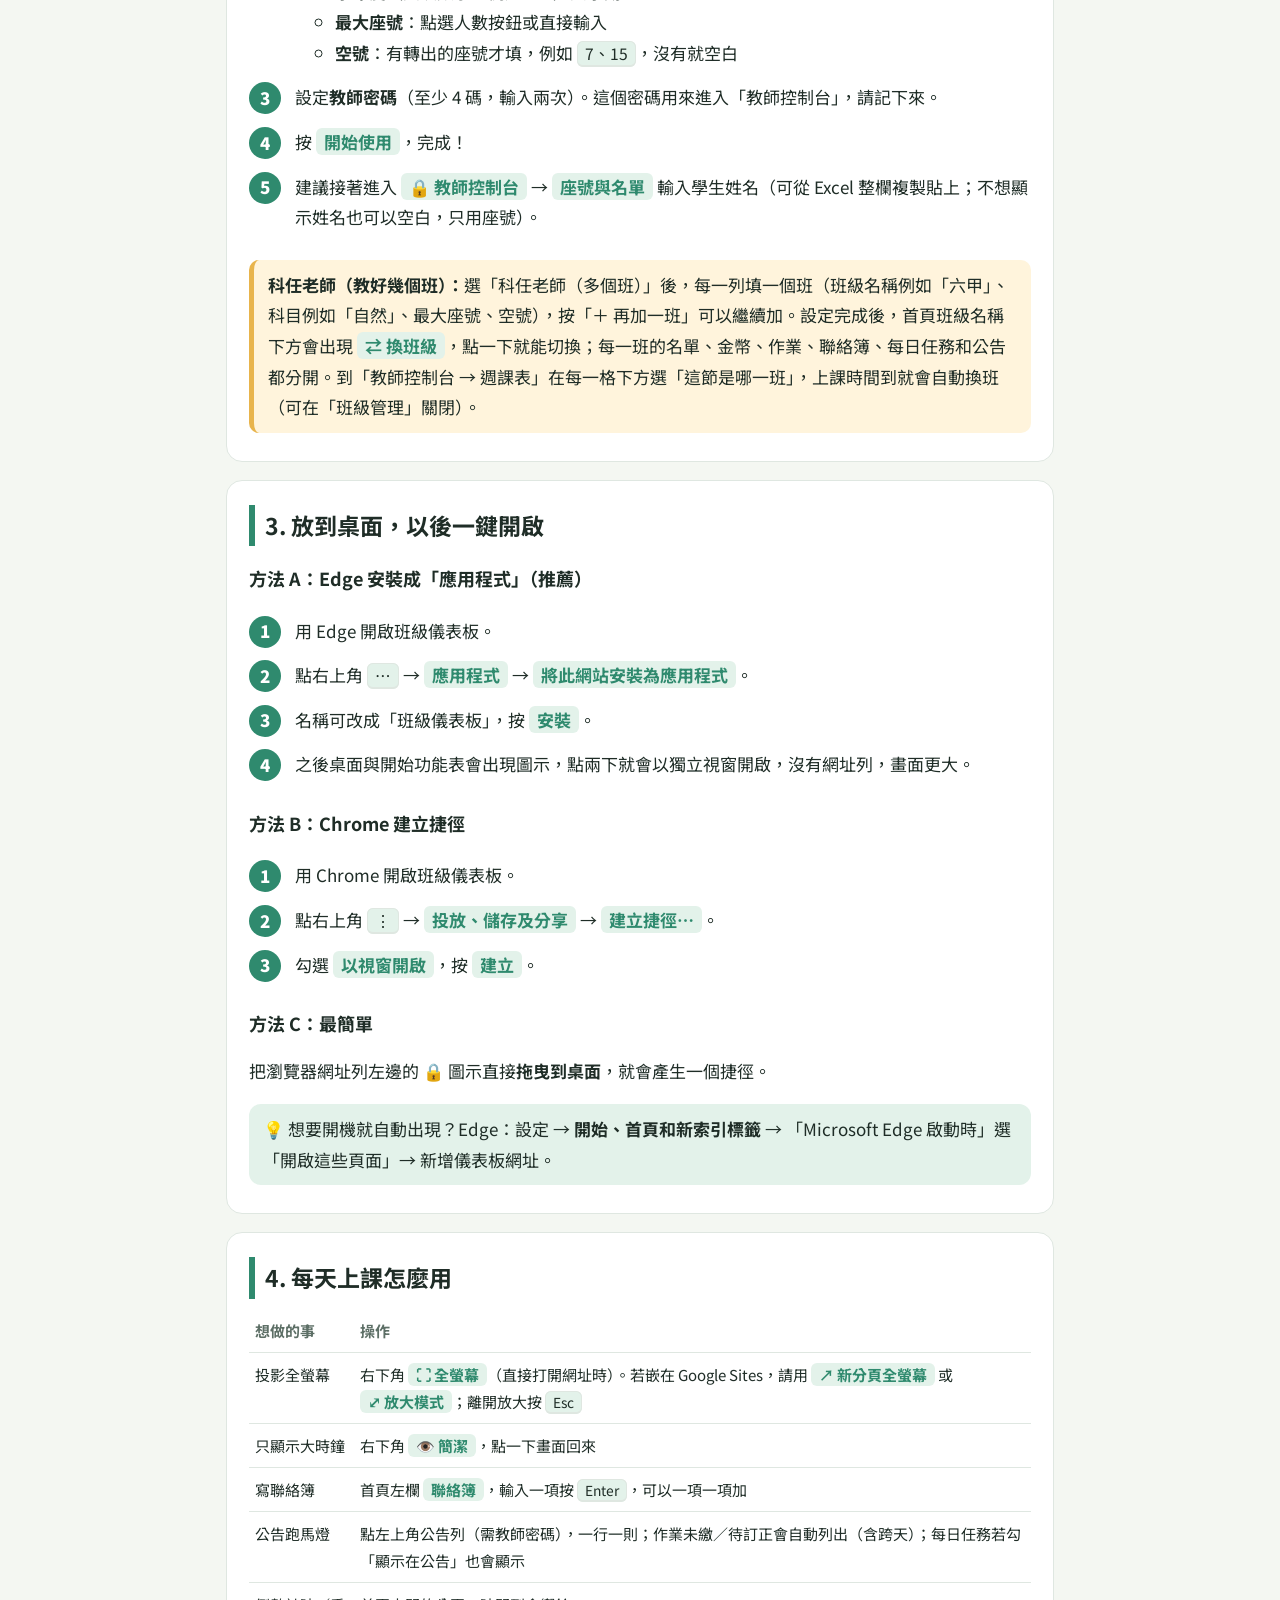
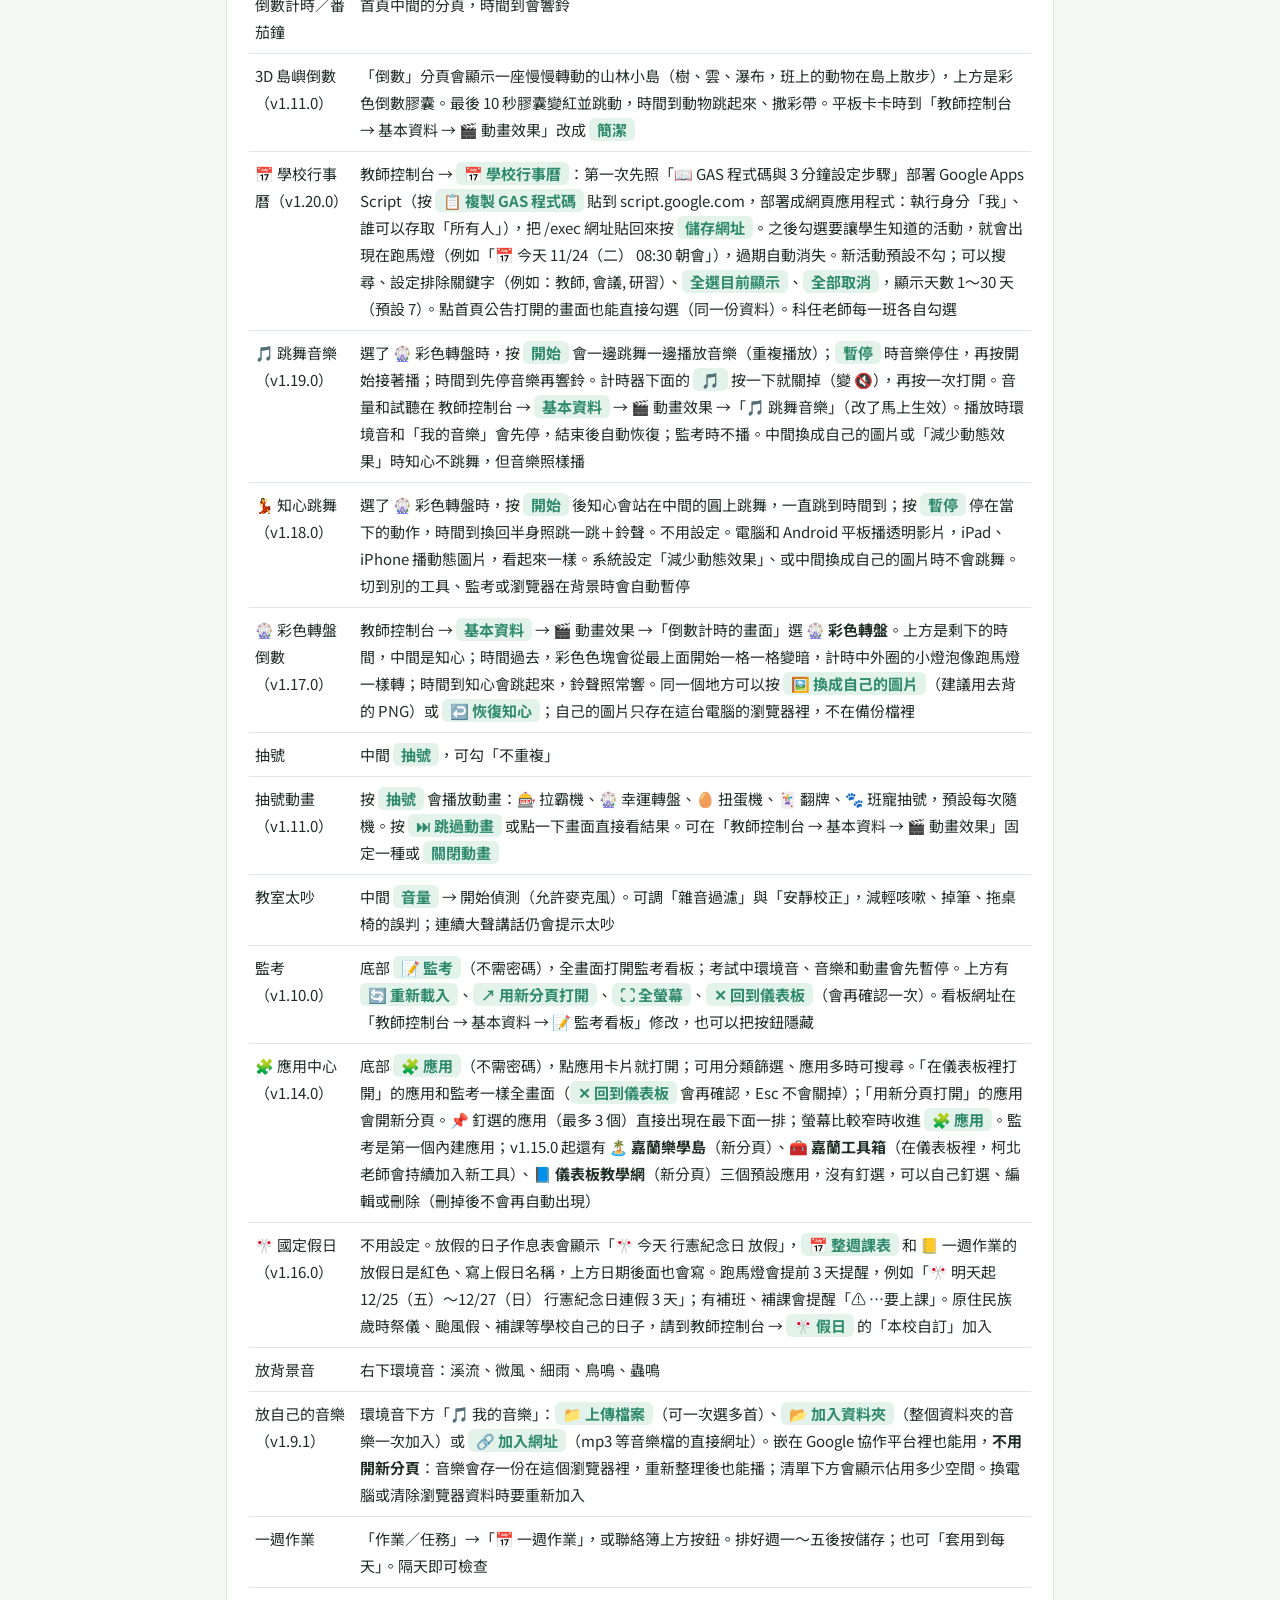
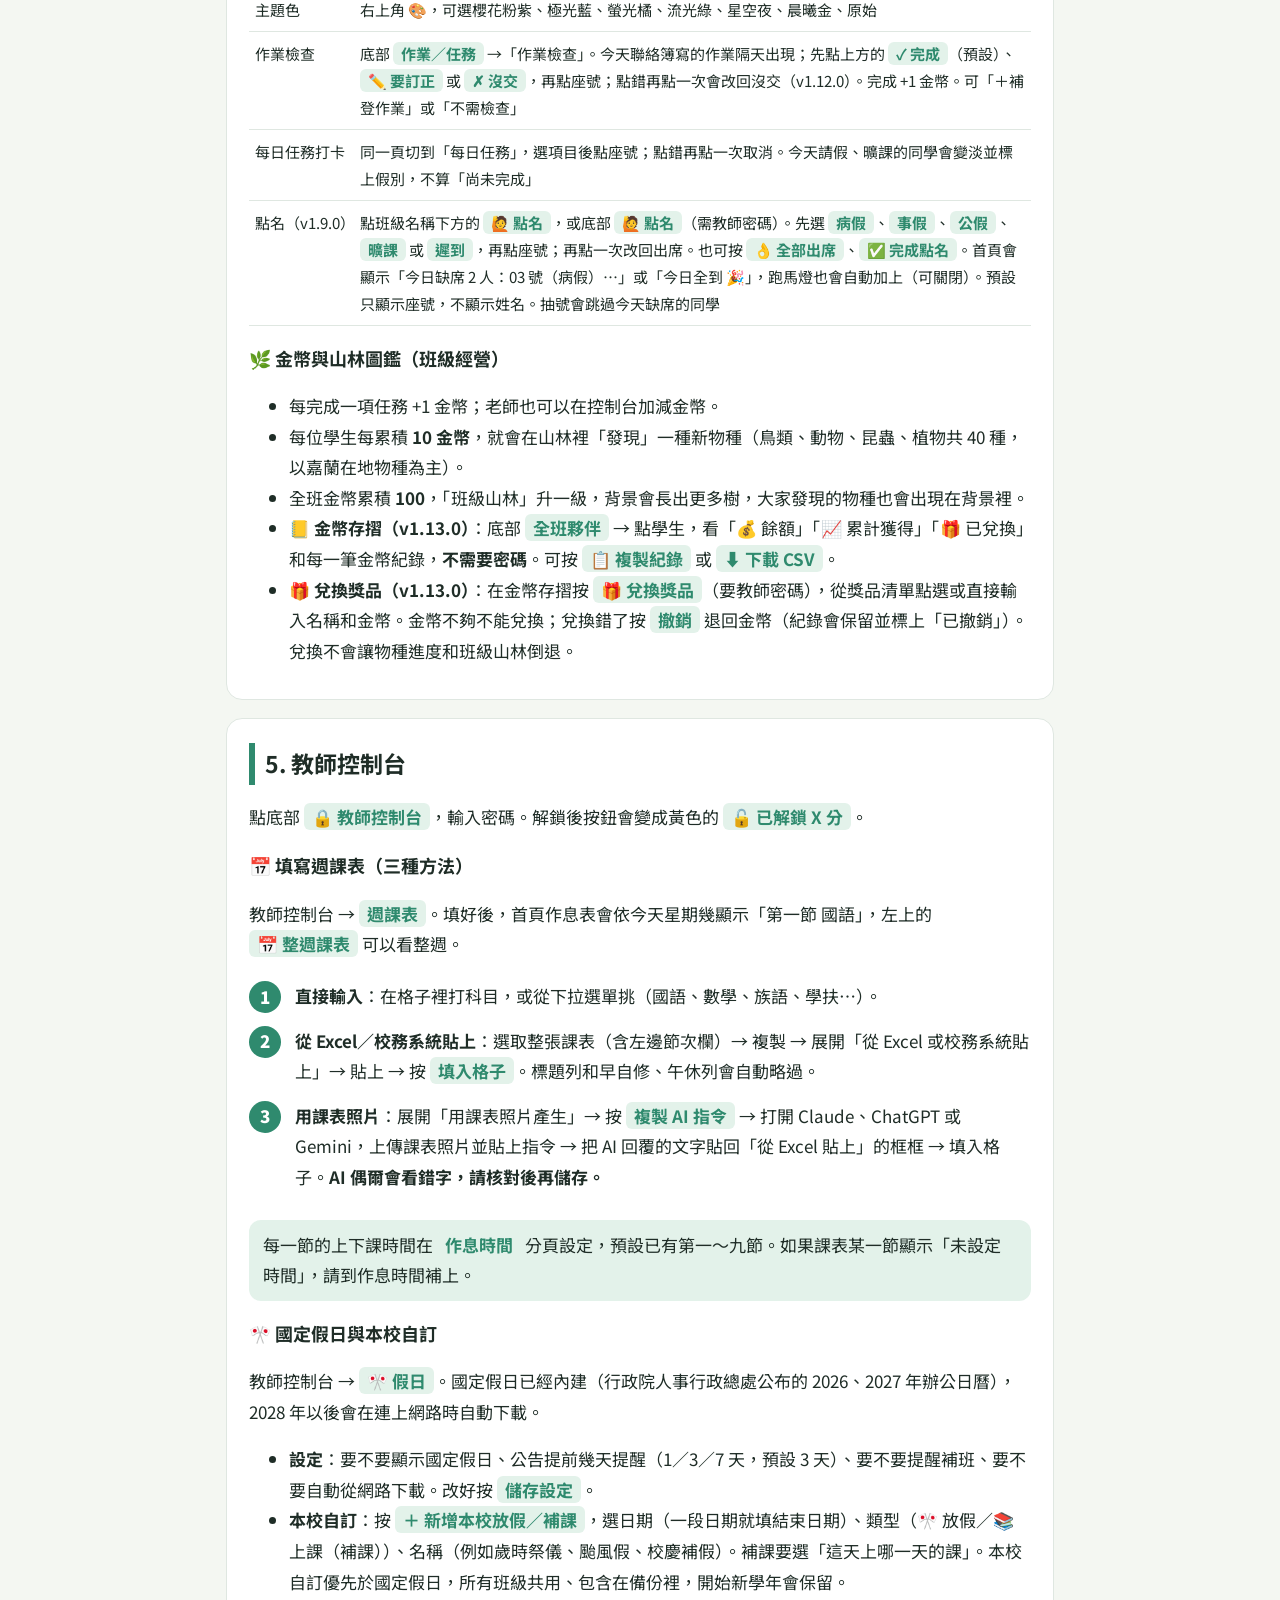
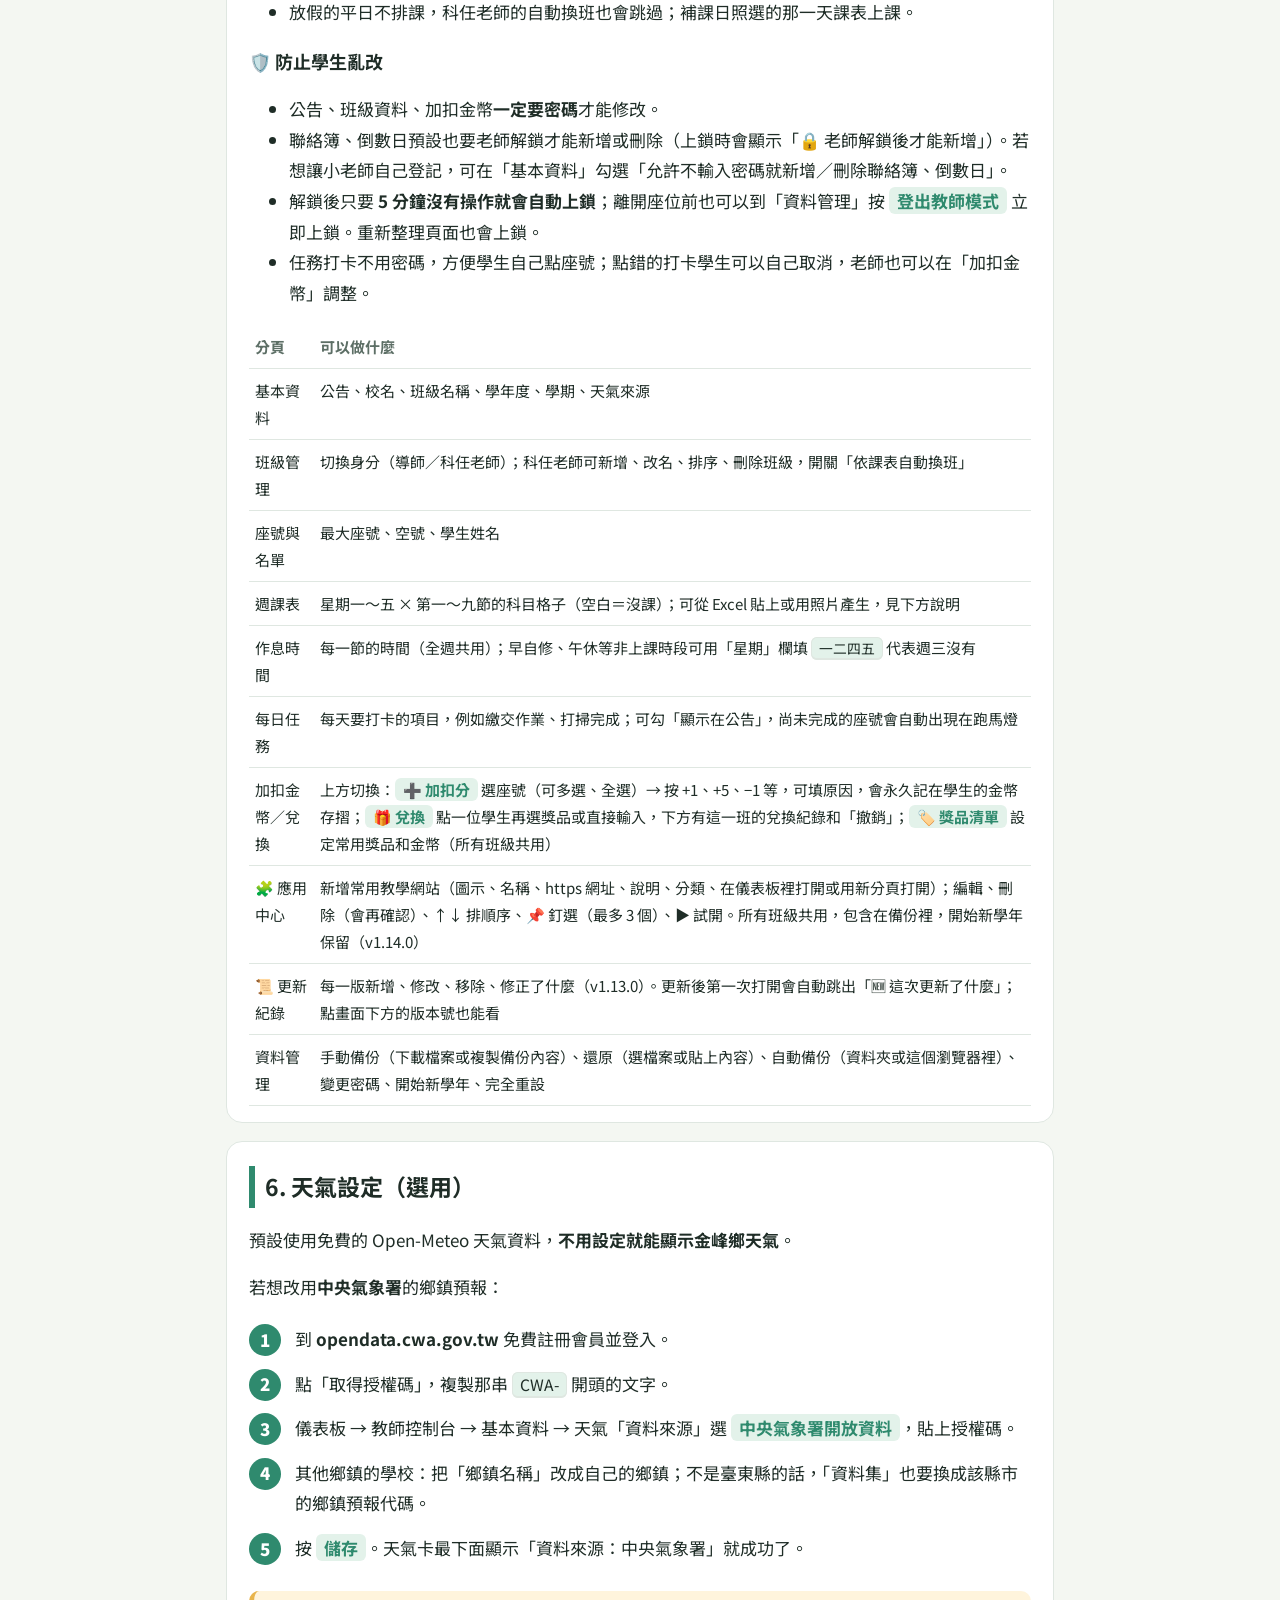
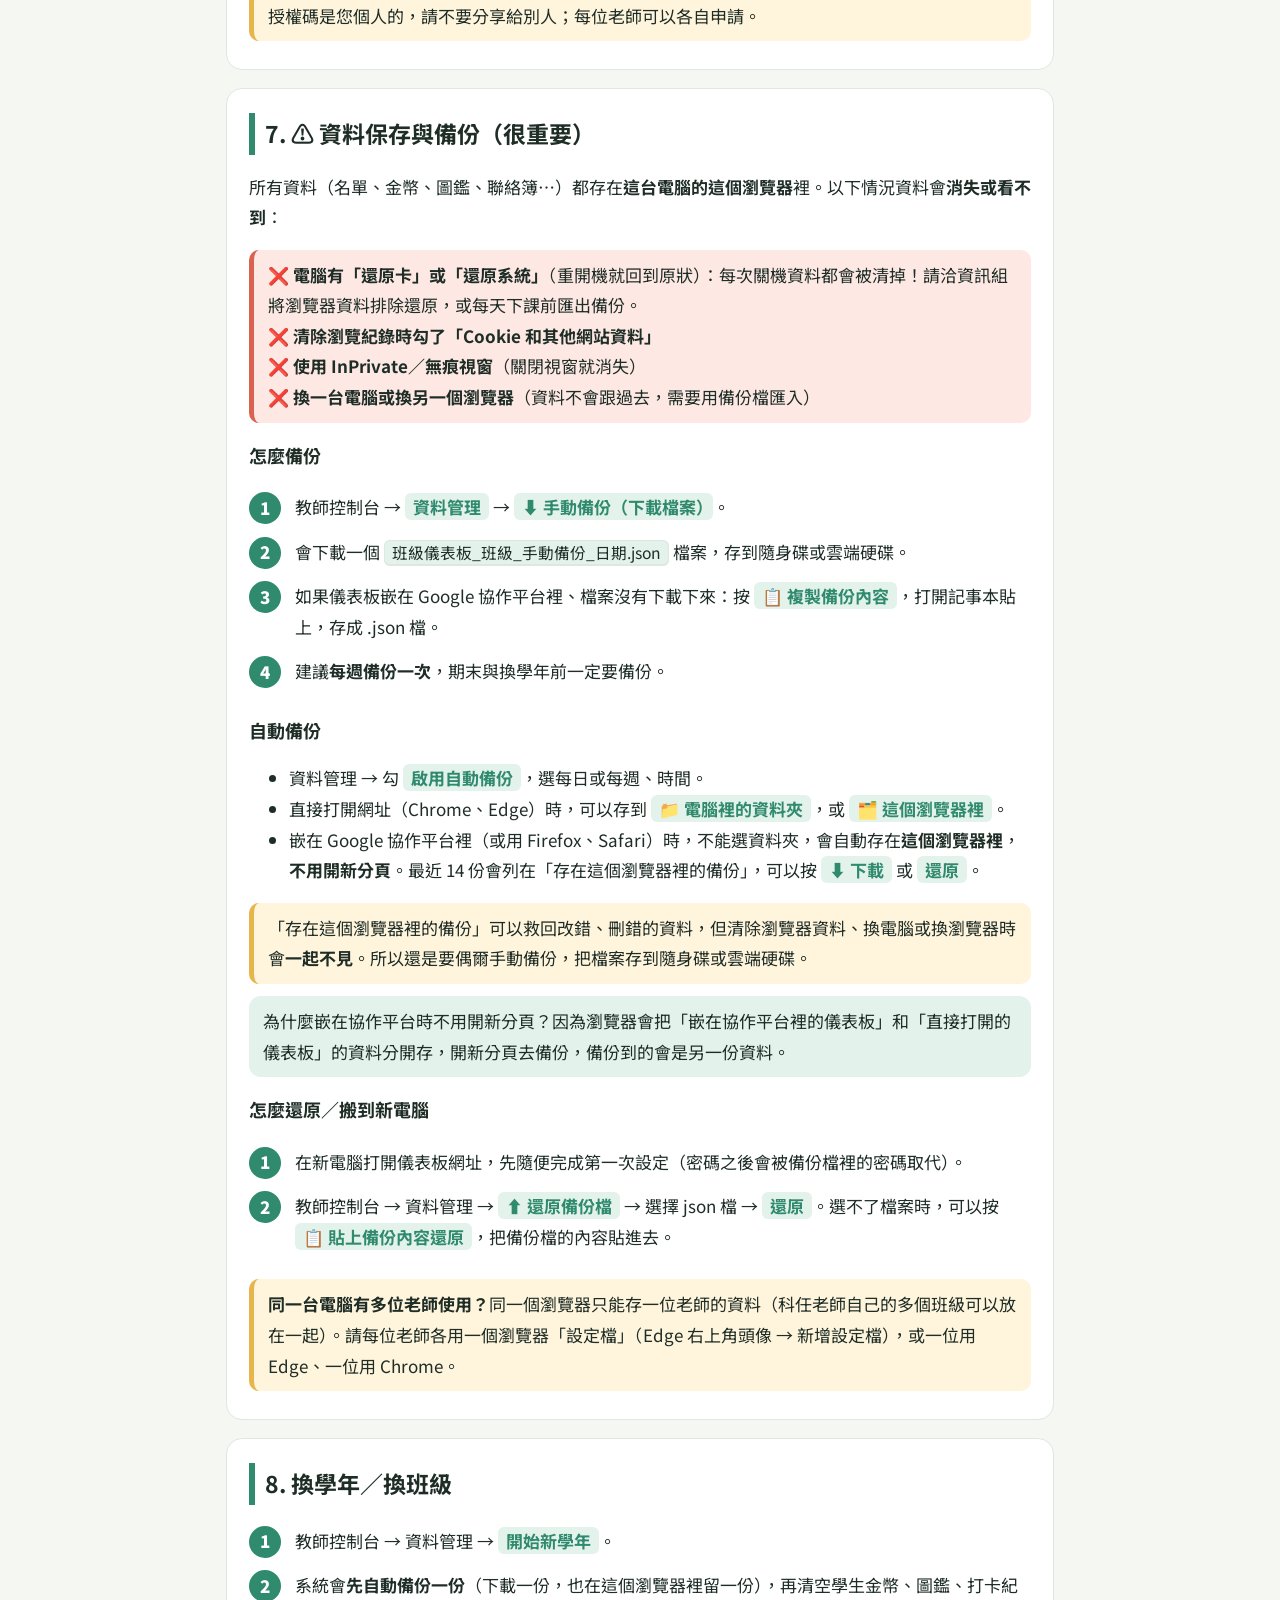
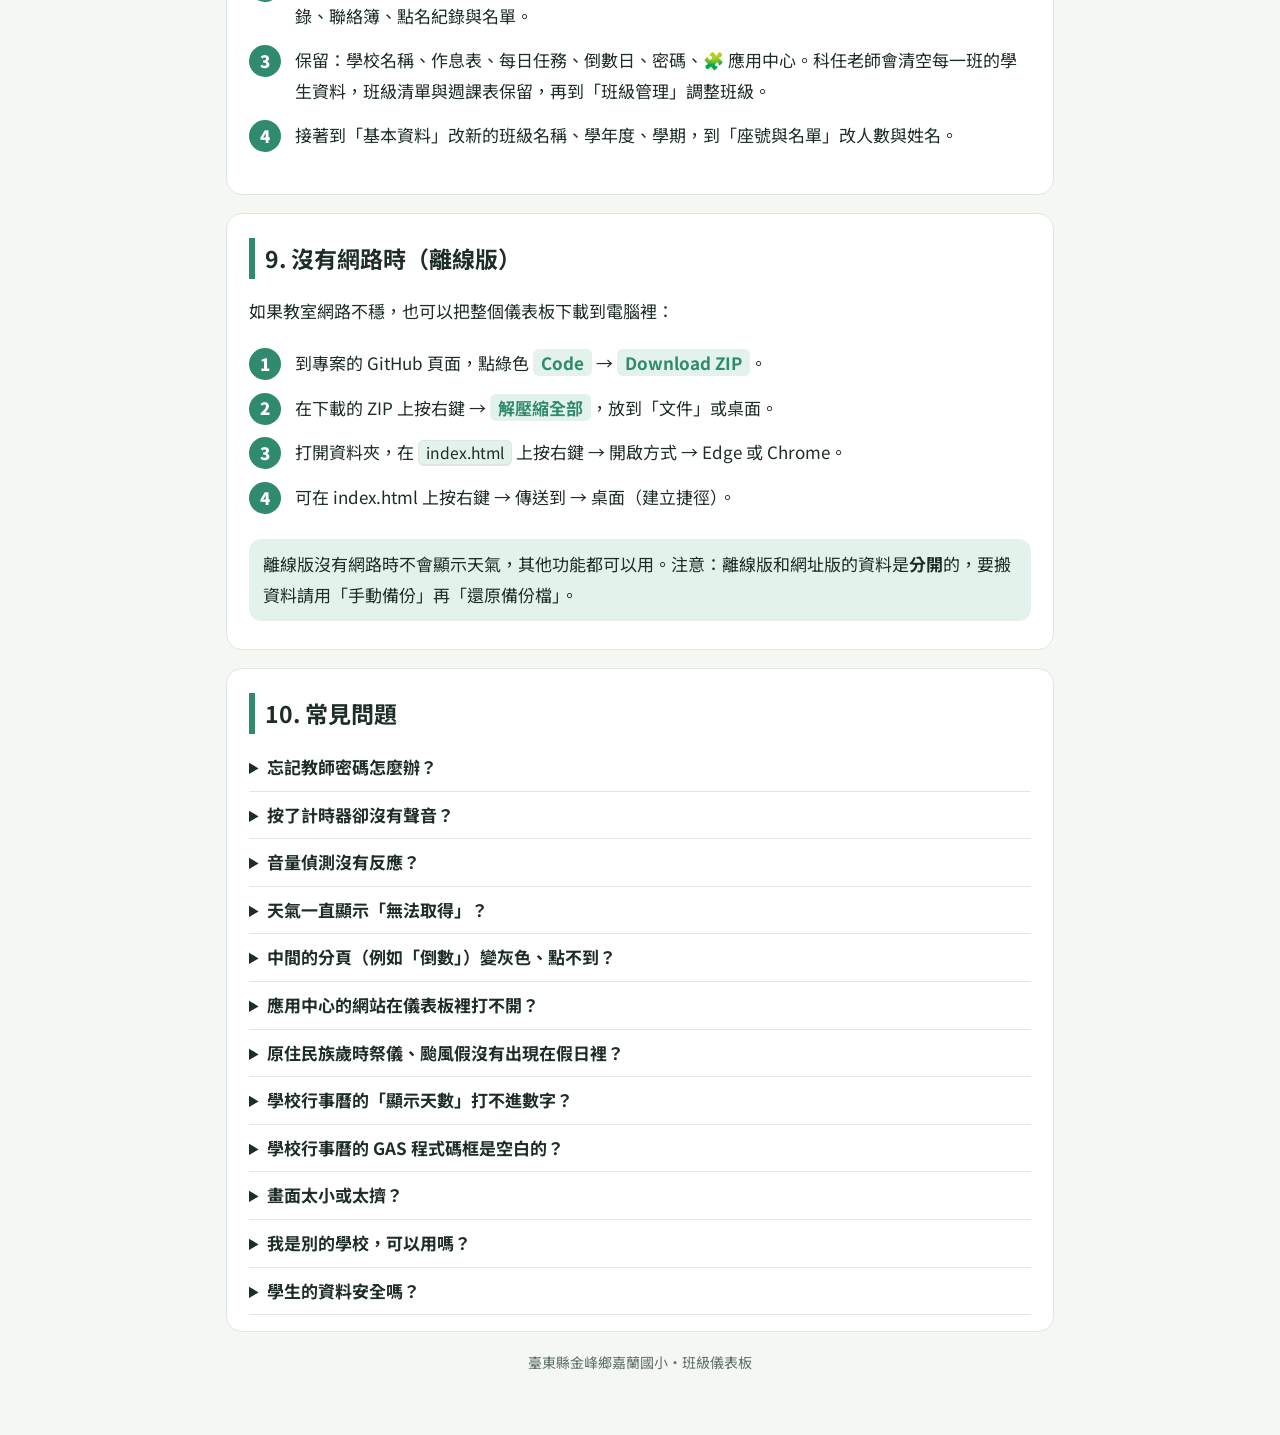
==== commit 71f67bf5: "Add files via upload" ====
--- a/guide.html
+++ b/guide.html
@@ -287,6 +287,8 @@
       <p>國定假日只有全國一起放的假。歲時祭儀（各族日期不同）、颱風假、校慶補假、學校的補課日，請到教師控制台 → <span class="btnname">🎌 假日</span> →「本校自訂」自己加；加好後作息表、課表和公告都會跟著變。</p></details>
     <details><summary>學校行事曆的「顯示天數」打不進數字？</summary>
       <p>v1.20.0 的天數框是白底白字，其實有打進去只是看不到。v1.20.1 已修正：請按 <kbd>Ctrl</kbd> + <kbd>Shift</kbd> + <kbd>R</kbd> 重新整理。打好天數（1～30）按 <kbd>Enter</kbd> 或點別的地方就會套用。</p></details>
+    <details><summary>學校行事曆的 GAS 程式碼框是空白的？</summary>
+      <p>v1.20.1 以前程式碼框是白底白字，其實有程式碼只是看不到。v1.20.2 已改成深色底、亮色字：請按 <kbd>Ctrl</kbd> + <kbd>Shift</kbd> + <kbd>R</kbd> 重新整理，打開「📖 GAS 程式碼與 3 分鐘設定步驟」就能捲動閱讀；部署時一樣按 <span class="btnname">📋 複製 GAS 程式碼</span>。</p></details>
     <details><summary>畫面太小或太擠？</summary>
       <p>按 <kbd>F11</kbd> 全螢幕；或按 <kbd>Ctrl</kbd> + <kbd>-</kbd>／<kbd>+</kbd> 縮放，<kbd>Ctrl</kbd> + <kbd>0</kbd> 恢復。</p></details>
     <details><summary>我是別的學校，可以用嗎？</summary>
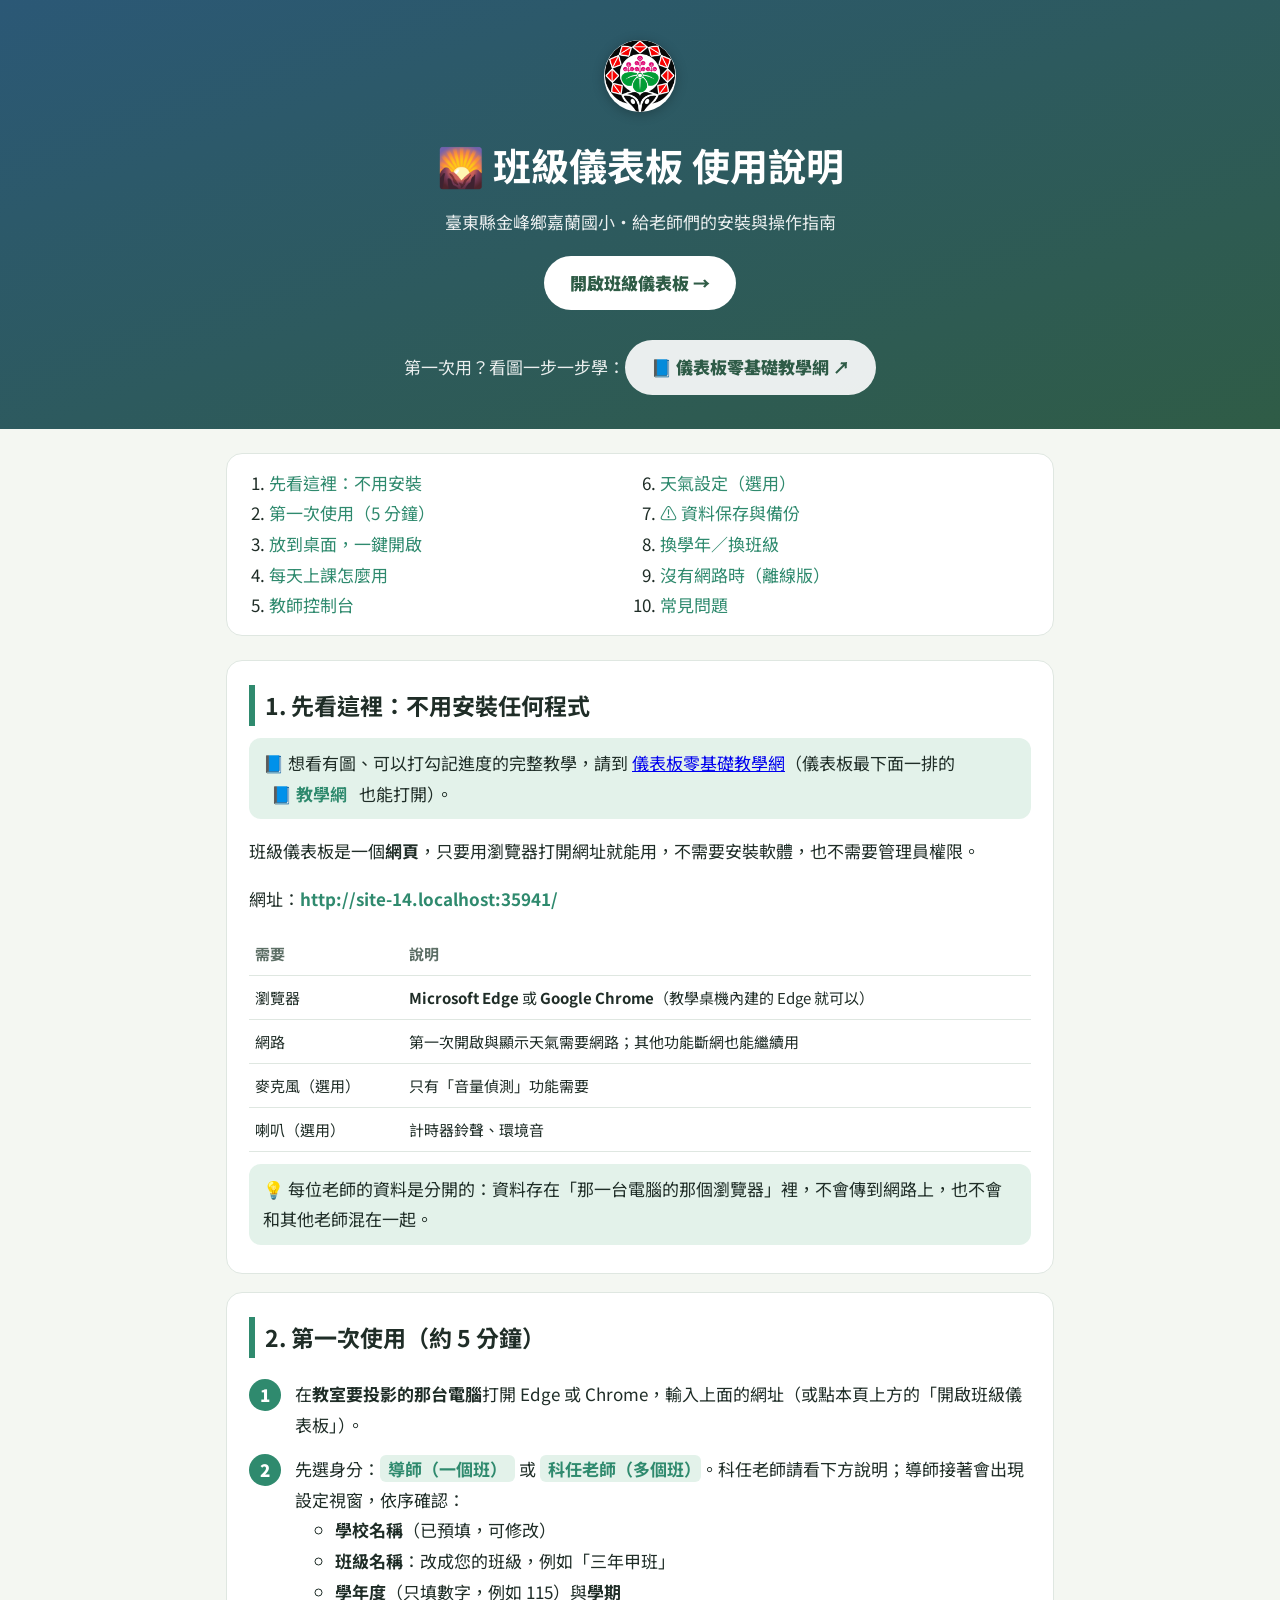
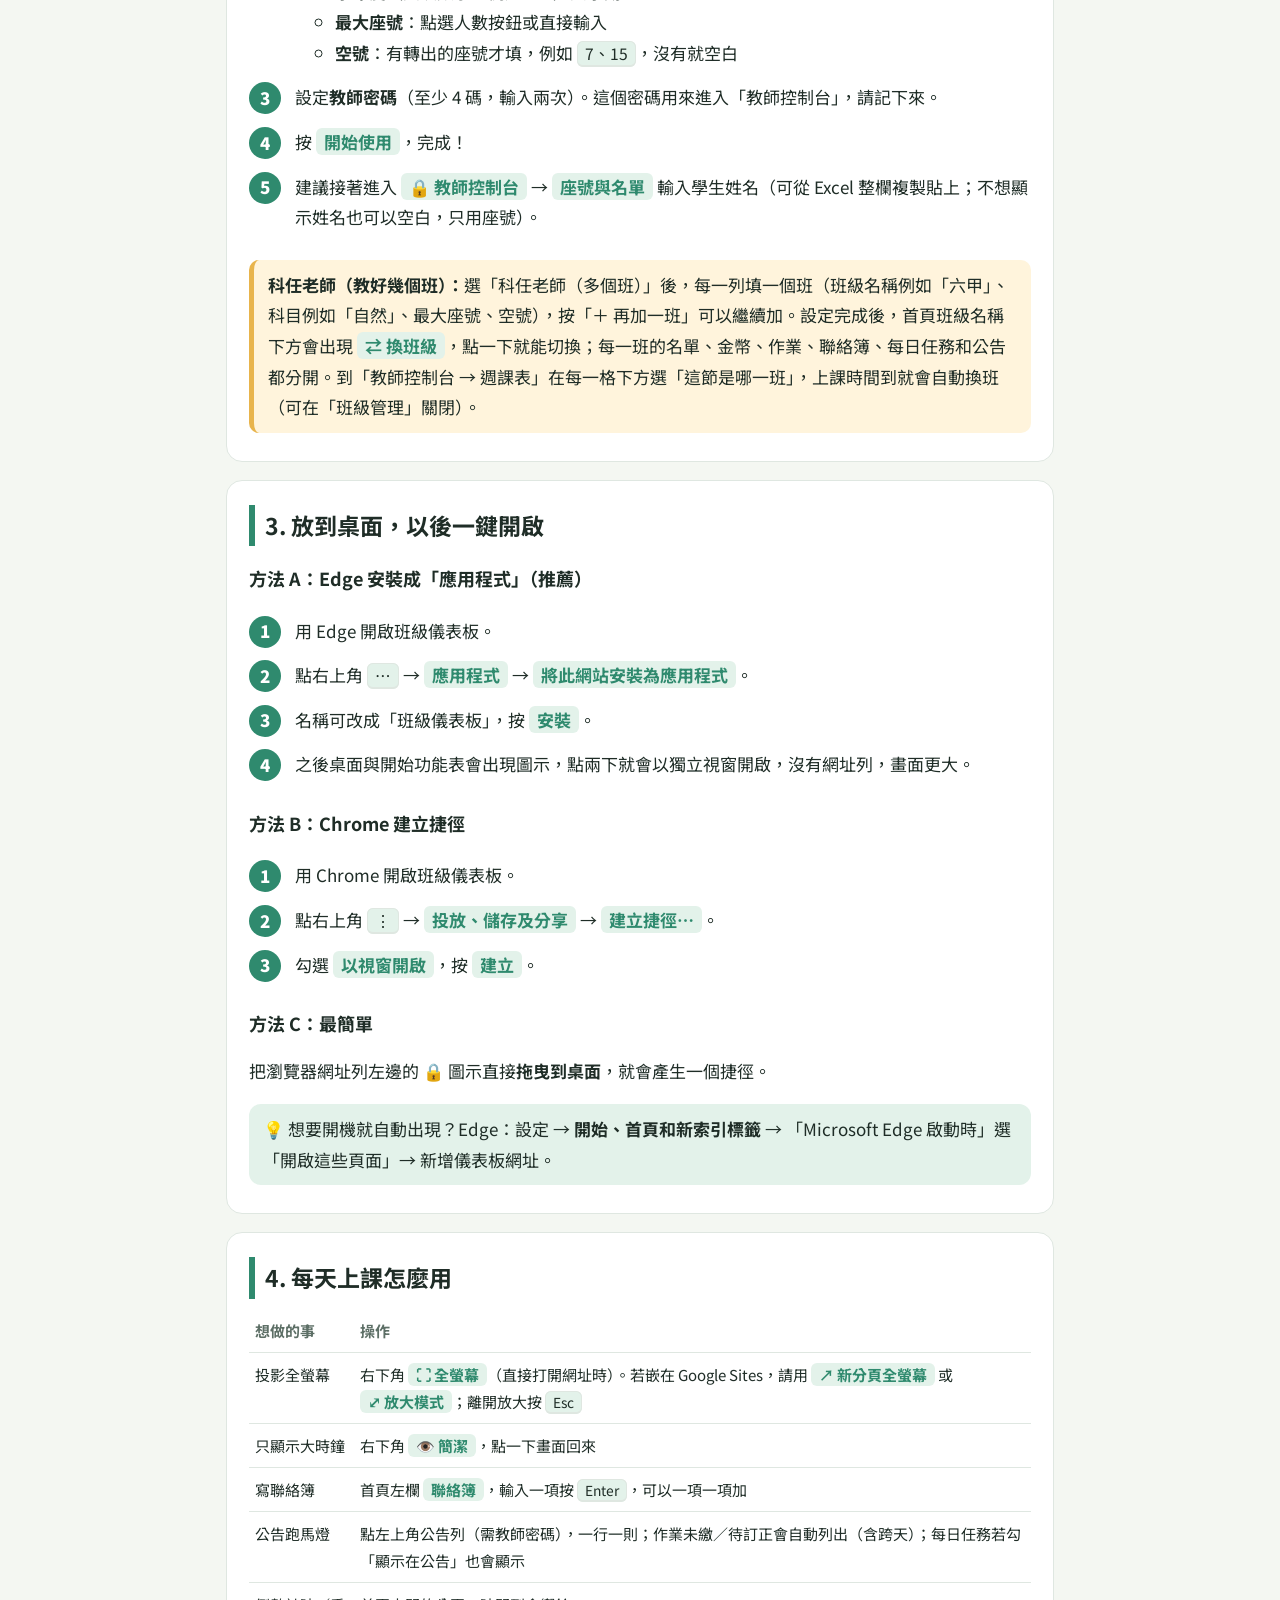
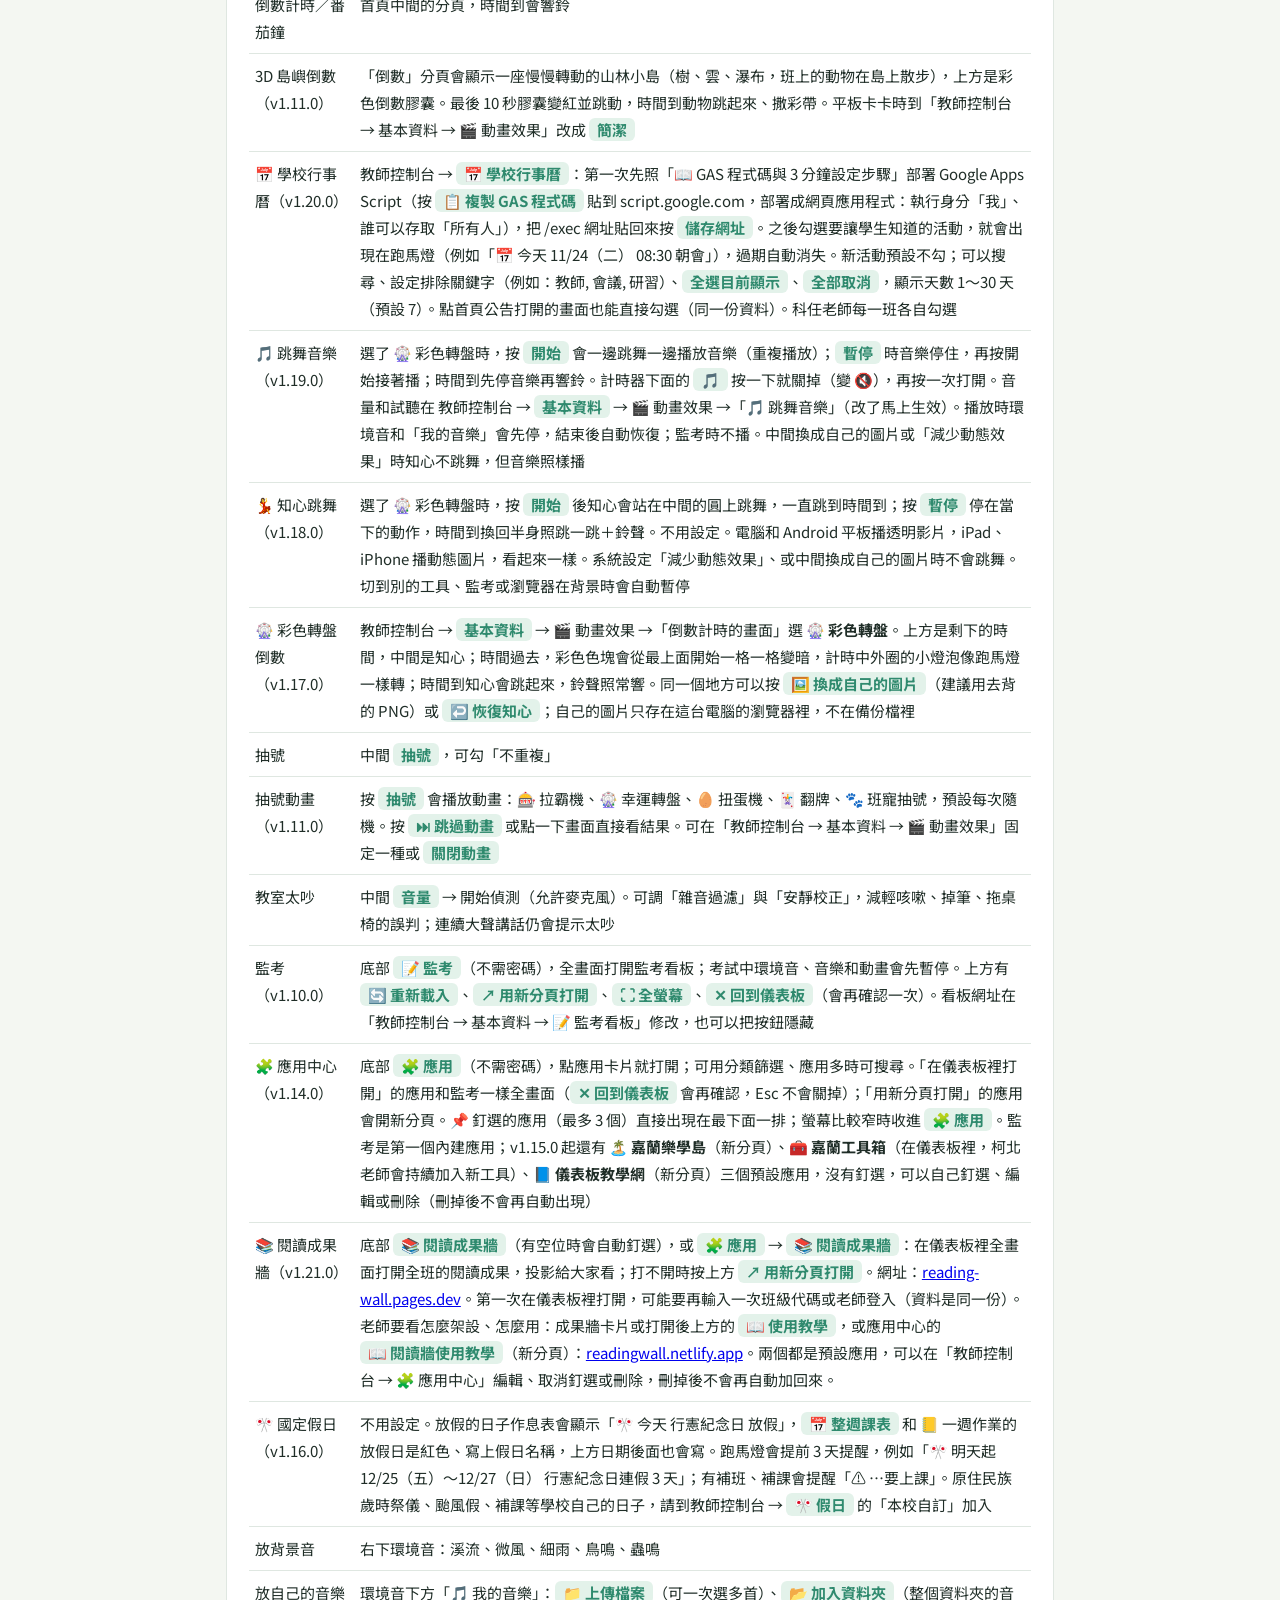
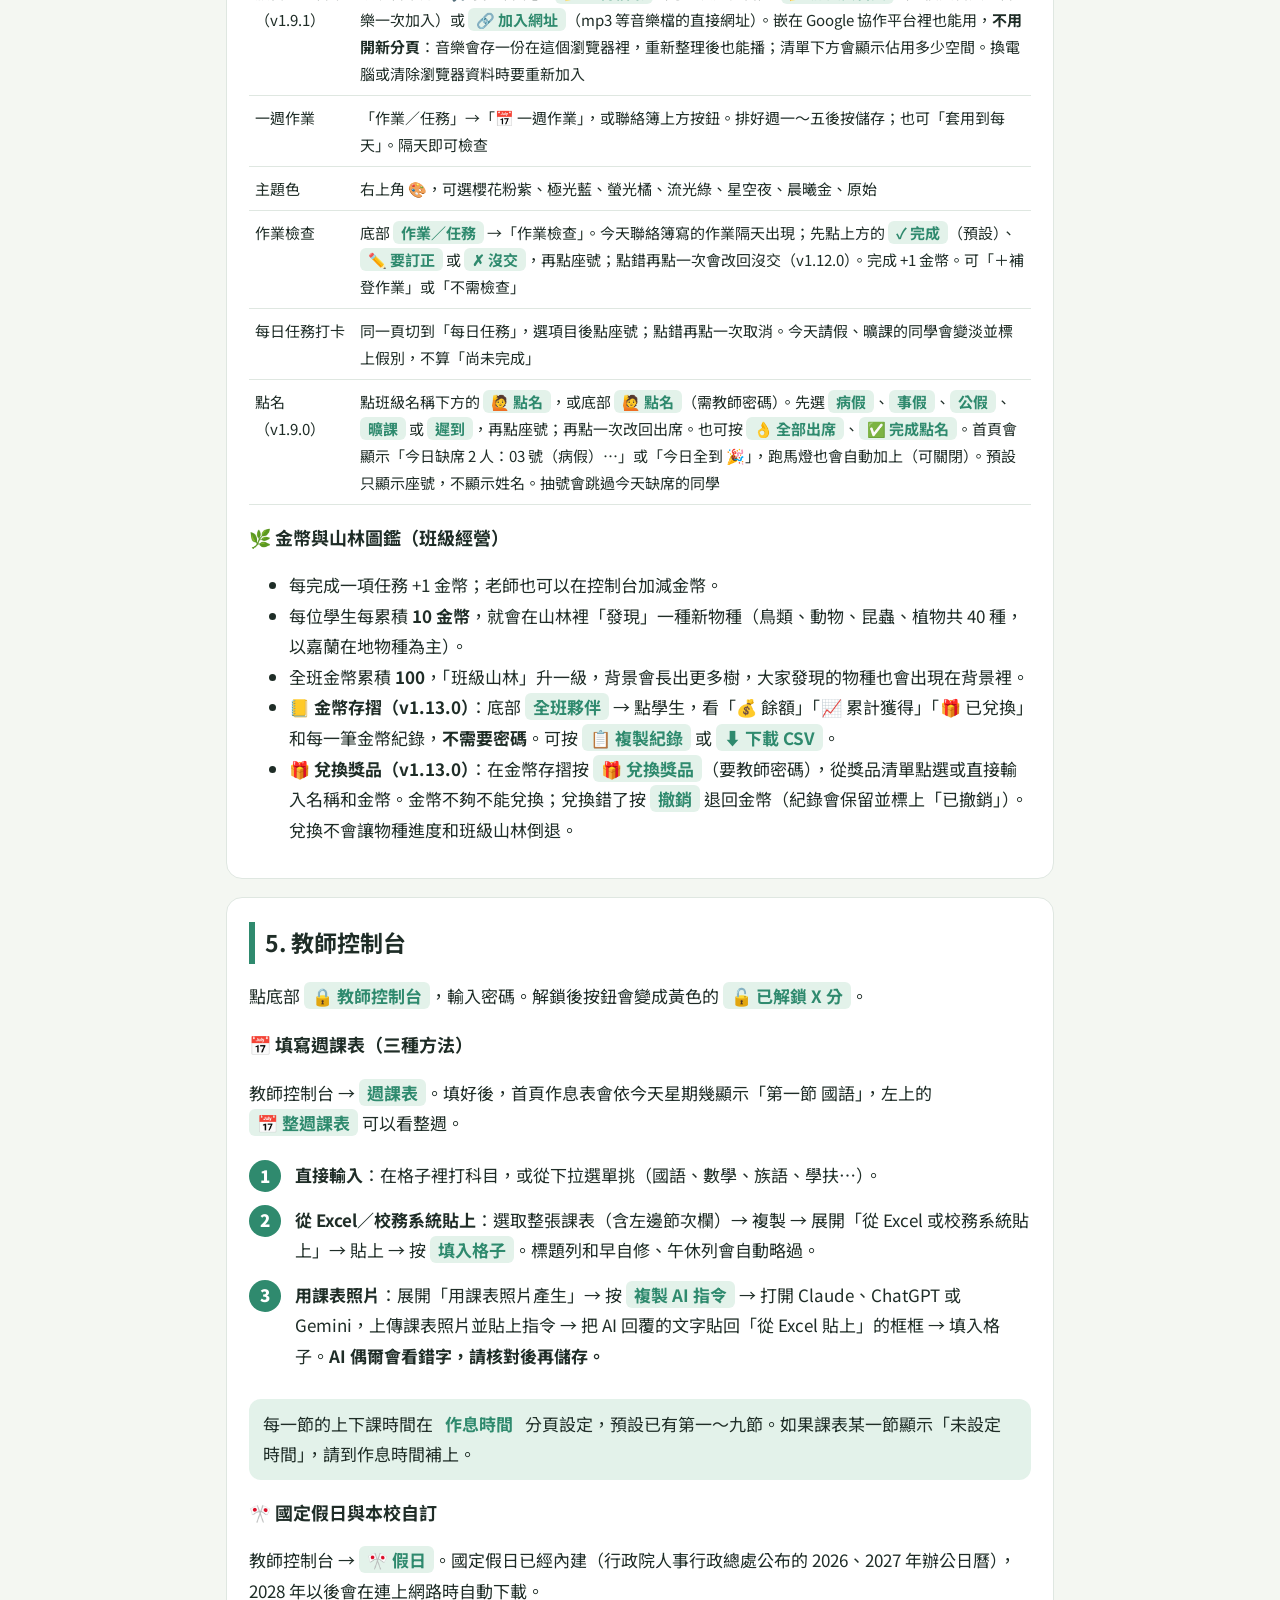
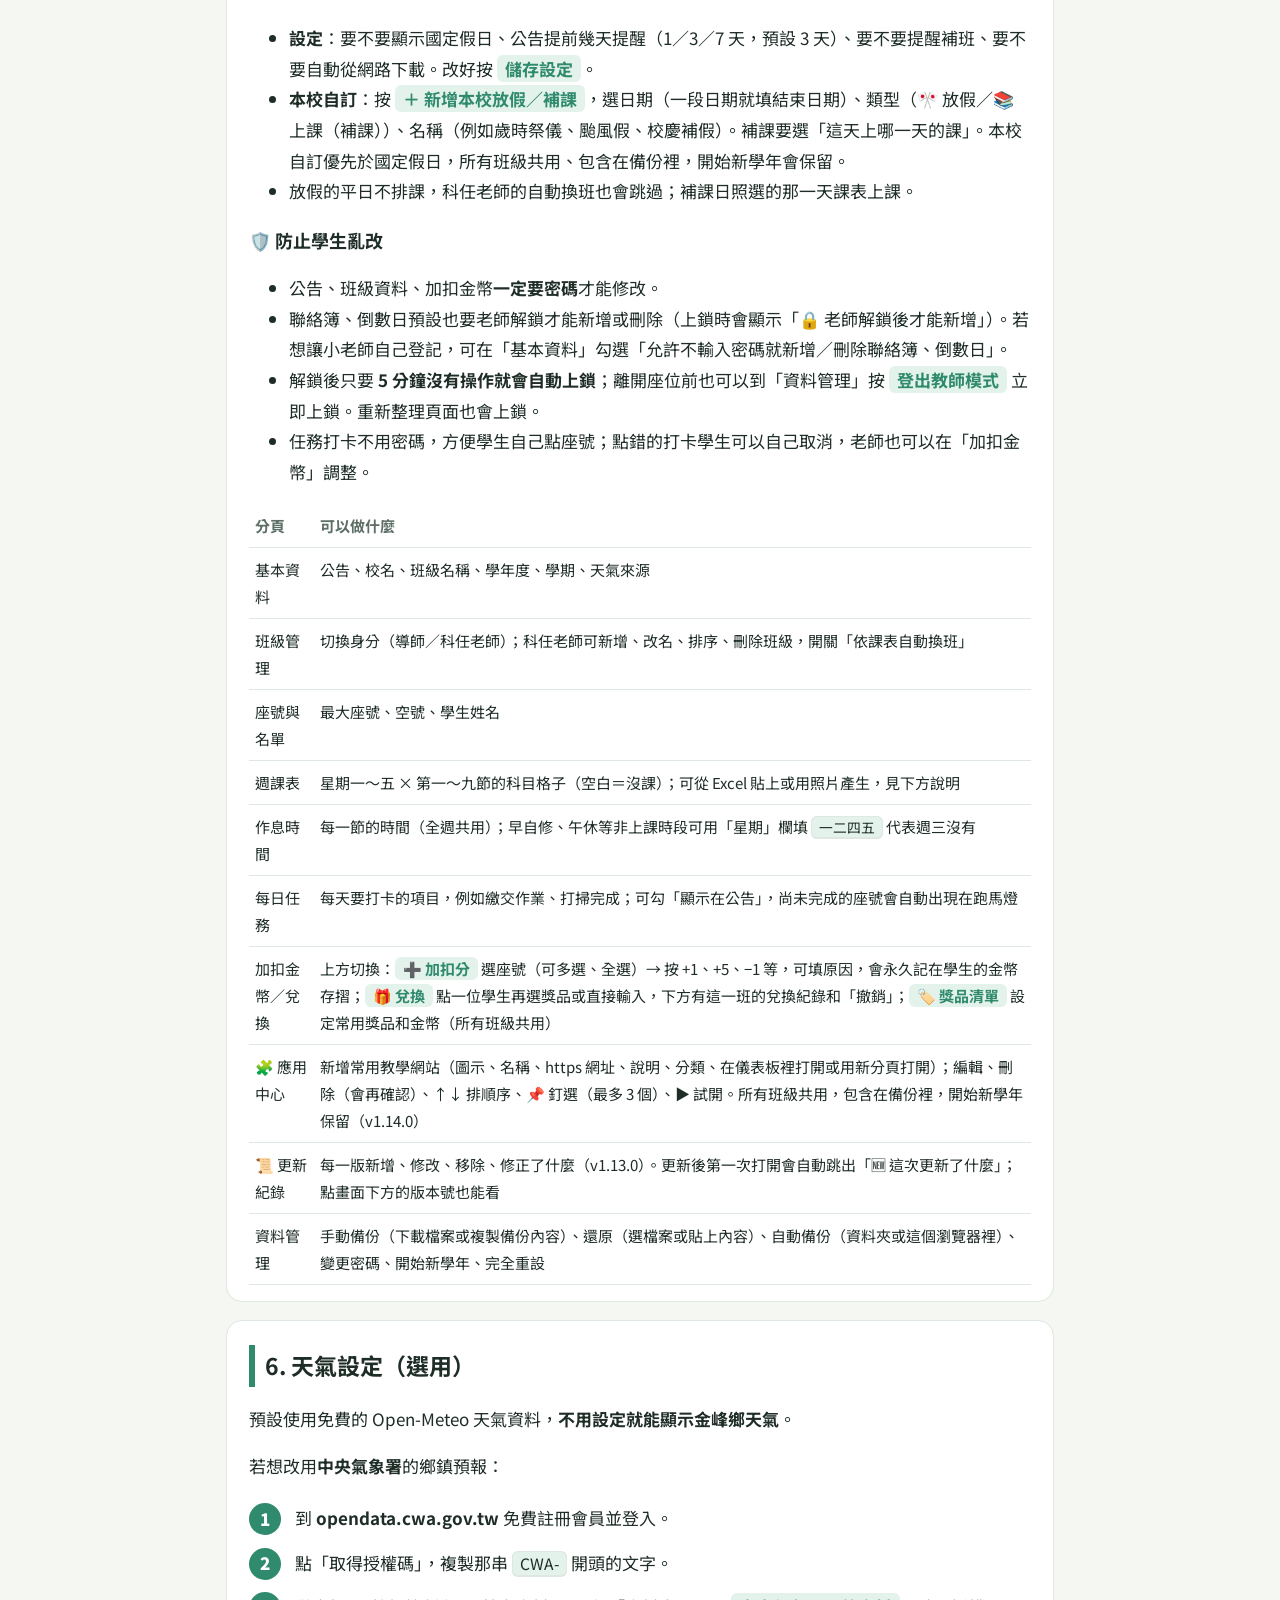
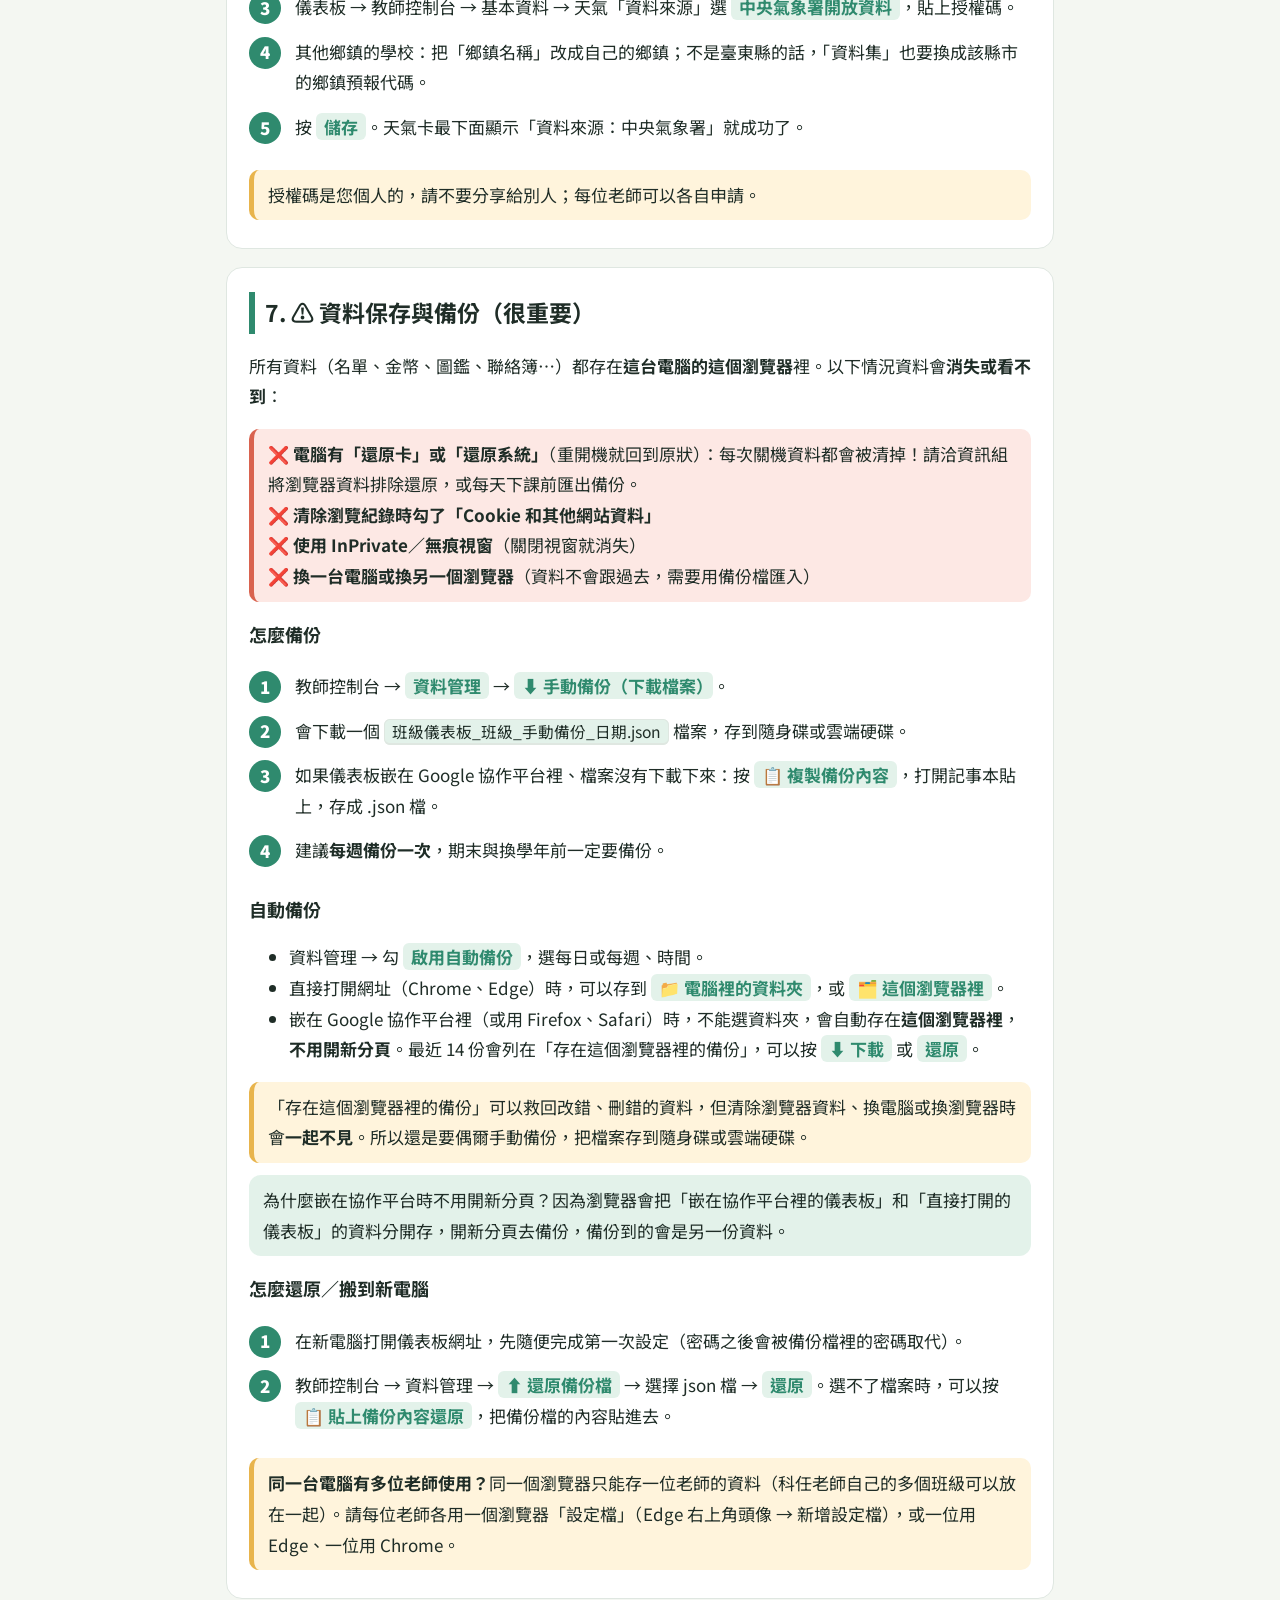
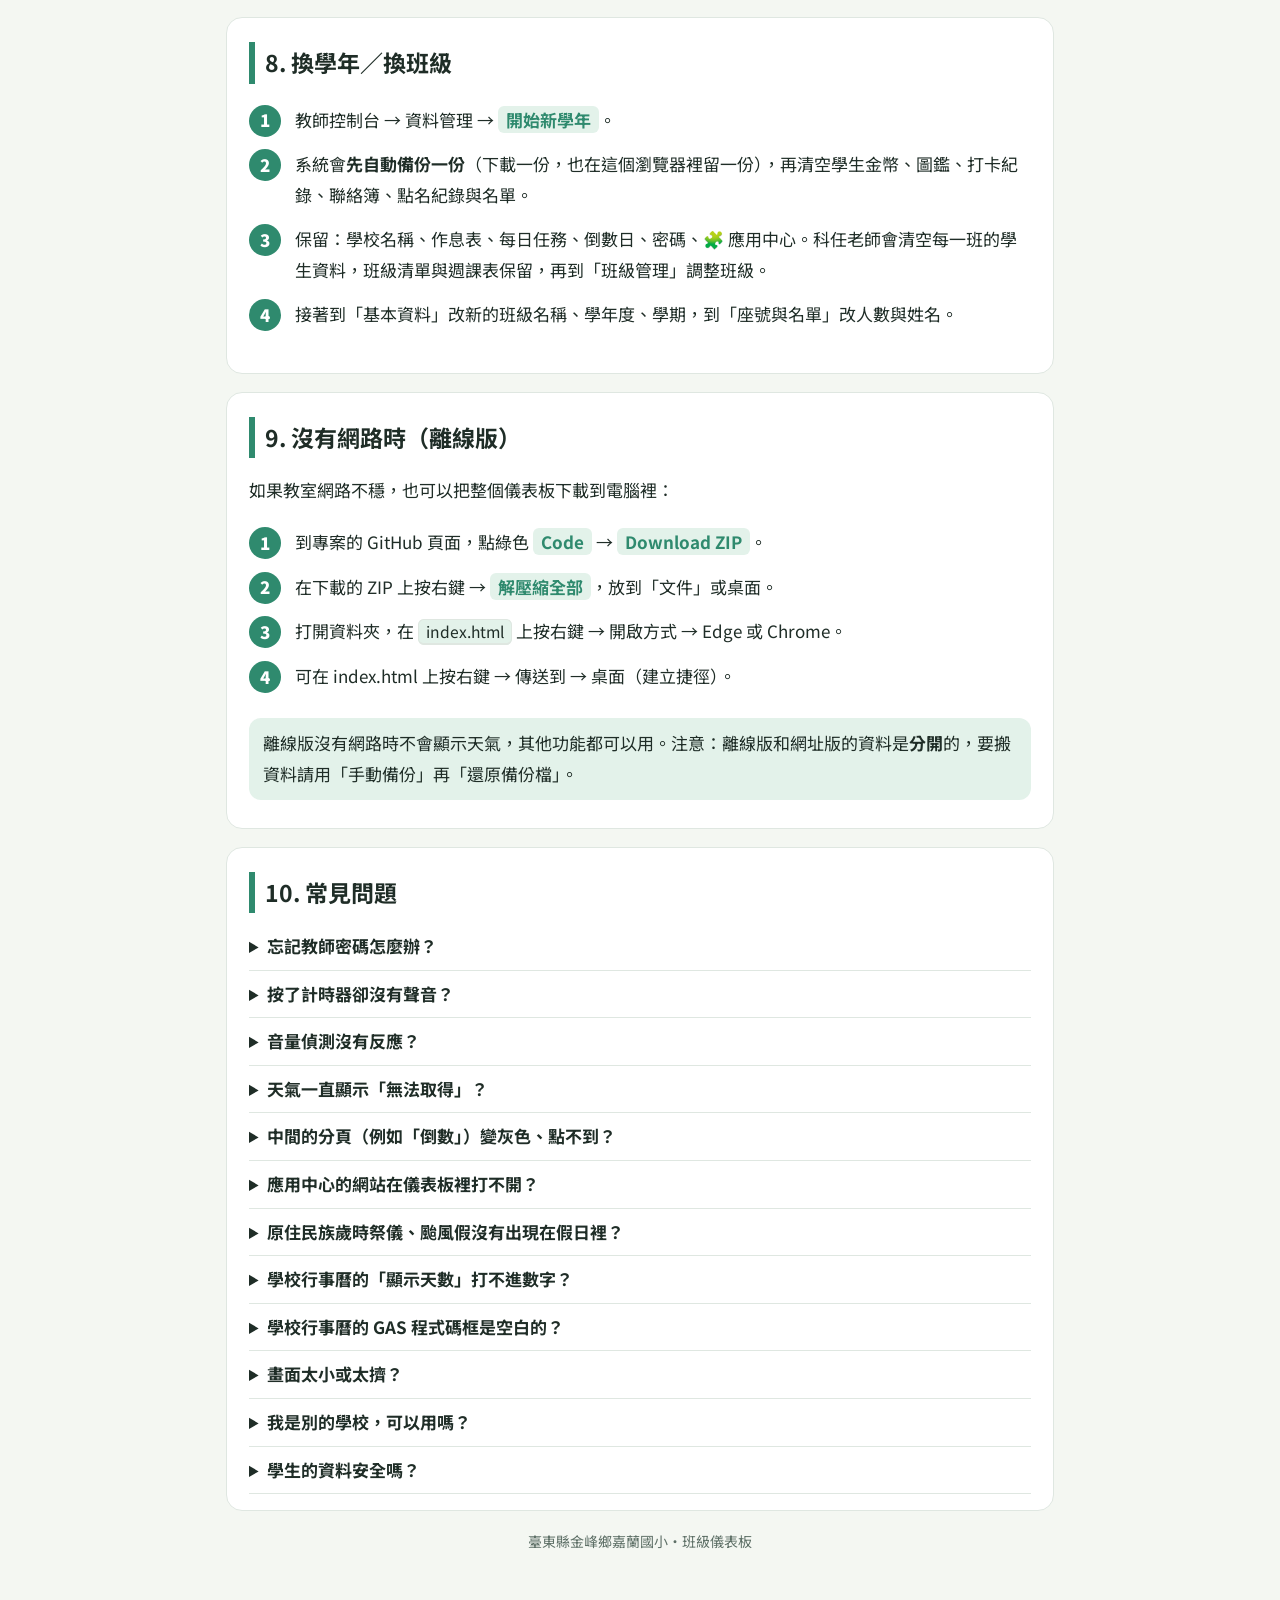
==== commit 89048cdf: "Add files via upload" ====
--- a/guide.html
+++ b/guide.html
@@ -140,6 +140,7 @@
       <tr><td>教室太吵</td><td>中間 <span class="btnname">音量</span> → 開始偵測（允許麥克風）。可調「雜音過濾」與「安靜校正」，減輕咳嗽、掉筆、拖桌椅的誤判；連續大聲講話仍會提示太吵</td></tr>
       <tr><td>監考（v1.10.0）</td><td>底部 <span class="btnname">📝 監考</span>（不需密碼），全畫面打開監考看板；考試中環境音、音樂和動畫會先暫停。上方有 <span class="btnname">🔄 重新載入</span>、<span class="btnname">↗ 用新分頁打開</span>、<span class="btnname">⛶ 全螢幕</span>、<span class="btnname">✕ 回到儀表板</span>（會再確認一次）。看板網址在「教師控制台 → 基本資料 → 📝 監考看板」修改，也可以把按鈕隱藏</td></tr>
       <tr><td>🧩 應用中心（v1.14.0）</td><td>底部 <span class="btnname">🧩 應用</span>（不需密碼），點應用卡片就打開；可用分類篩選、應用多時可搜尋。「在儀表板裡打開」的應用和監考一樣全畫面（<span class="btnname">✕ 回到儀表板</span> 會再確認，Esc 不會關掉）；「用新分頁打開」的應用會開新分頁。📌 釘選的應用（最多 3 個）直接出現在最下面一排；螢幕比較窄時收進 <span class="btnname">🧩 應用</span>。監考是第一個內建應用；v1.15.0 起還有 <b>🏝️ 嘉蘭樂學島</b>（新分頁）、<b>🧰 嘉蘭工具箱</b>（在儀表板裡，柯北老師會持續加入新工具）、<b>📘 儀表板教學網</b>（新分頁）三個預設應用，沒有釘選，可以自己釘選、編輯或刪除（刪掉後不會再自動出現）</td></tr>
+      <tr id="reading-wall"><td>📚 閱讀成果牆（v1.21.0）</td><td>底部 <span class="btnname">📚 閱讀成果牆</span>（有空位時會自動釘選），或 <span class="btnname">🧩 應用</span> → <span class="btnname">📚 閱讀成果牆</span>：在儀表板裡全畫面打開全班的閱讀成果，投影給大家看；打不開時按上方 <span class="btnname">↗ 用新分頁打開</span>。網址：<a href="https://reading-wall.pages.dev/" target="_blank" rel="noopener">reading-wall.pages.dev</a>。第一次在儀表板裡打開，可能要再輸入一次班級代碼或老師登入（資料是同一份）。<br>老師要看怎麼架設、怎麼用：成果牆卡片或打開後上方的 <span class="btnname">📖 使用教學</span>，或應用中心的 <span class="btnname">📖 閱讀牆使用教學</span>（新分頁）：<a href="https://readingwall.netlify.app/#top" target="_blank" rel="noopener">readingwall.netlify.app</a>。兩個都是預設應用，可以在「教師控制台 → 🧩 應用中心」編輯、取消釘選或刪除，刪掉後不會再自動加回來。</td></tr>
       <tr><td>🎌 國定假日（v1.16.0）</td><td>不用設定。放假的日子作息表會顯示「🎌 今天 行憲紀念日 放假」，<span class="btnname">📅 整週課表</span> 和 📒 一週作業的放假日是紅色、寫上假日名稱，上方日期後面也會寫。跑馬燈會提前 3 天提醒，例如「🎌 明天起 12/25（五）～12/27（日） 行憲紀念日連假 3 天」；有補班、補課會提醒「⚠️ …要上課」。原住民族歲時祭儀、颱風假、補課等學校自己的日子，請到教師控制台 → <span class="btnname">🎌 假日</span> 的「本校自訂」加入</td></tr>
       <tr><td>放背景音</td><td>右下環境音：溪流、微風、細雨、鳥鳴、蟲鳴</td></tr>
       <tr><td>放自己的音樂（v1.9.1）</td><td>環境音下方「🎵 我的音樂」：<span class="btnname">📁 上傳檔案</span>（可一次選多首）、<span class="btnname">📂 加入資料夾</span>（整個資料夾的音樂一次加入）或 <span class="btnname">🔗 加入網址</span>（mp3 等音樂檔的直接網址）。嵌在 Google 協作平台裡也能用，<b>不用開新分頁</b>：音樂會存一份在這個瀏覽器裡，重新整理後也能播；清單下方會顯示佔用多少空間。換電腦或清除瀏覽器資料時要重新加入</td></tr>
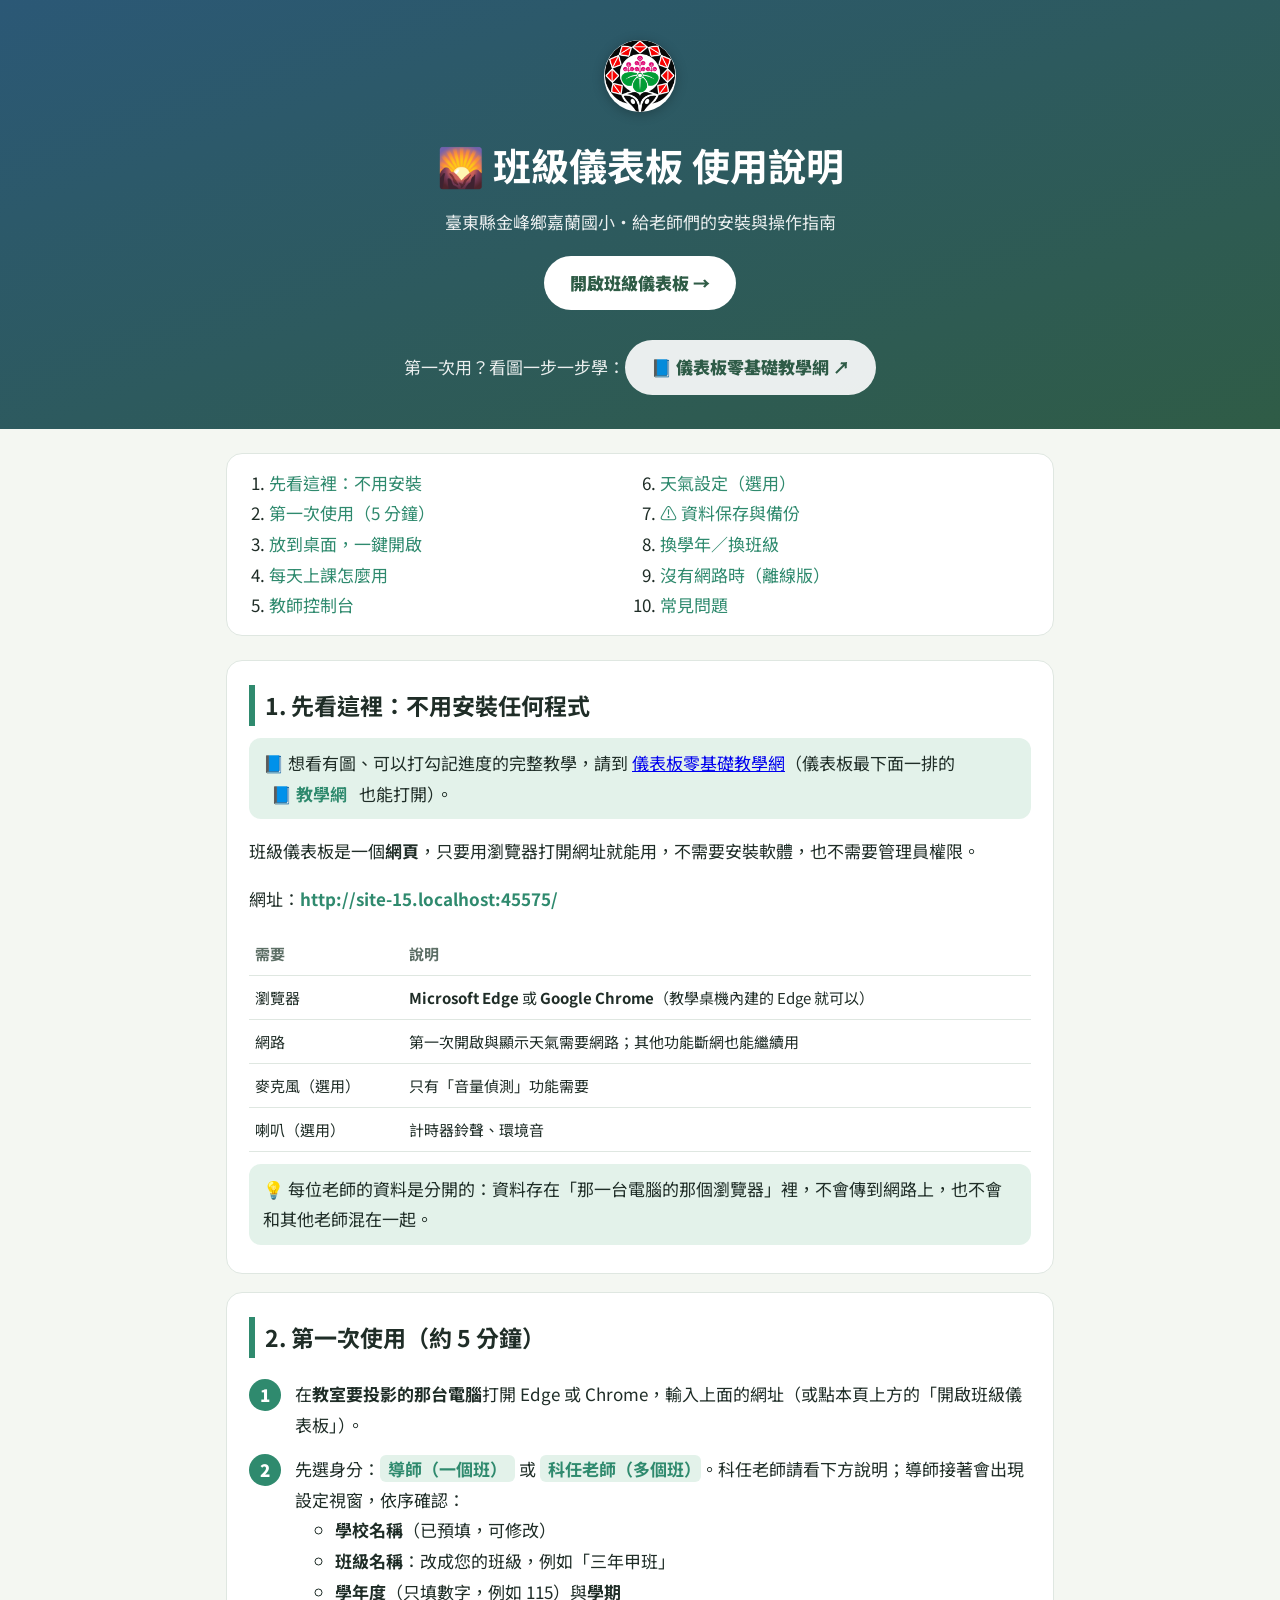
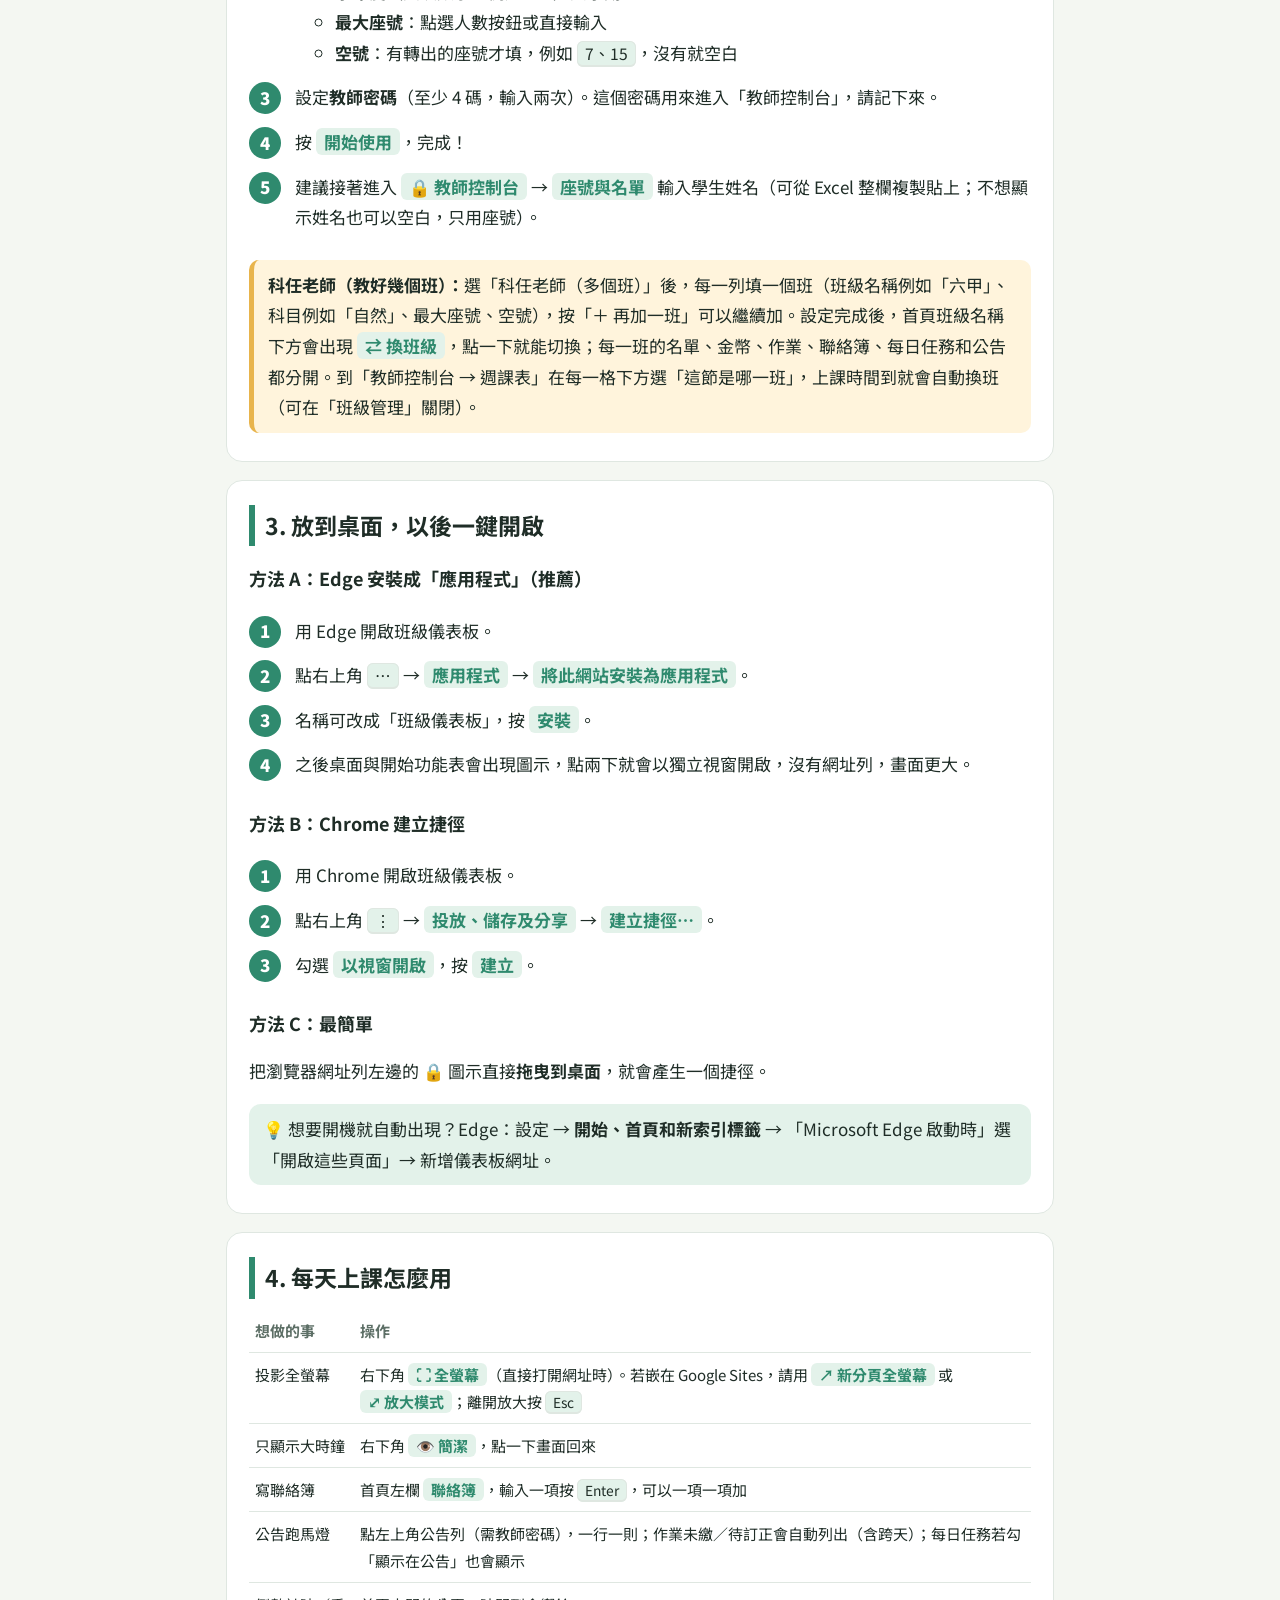
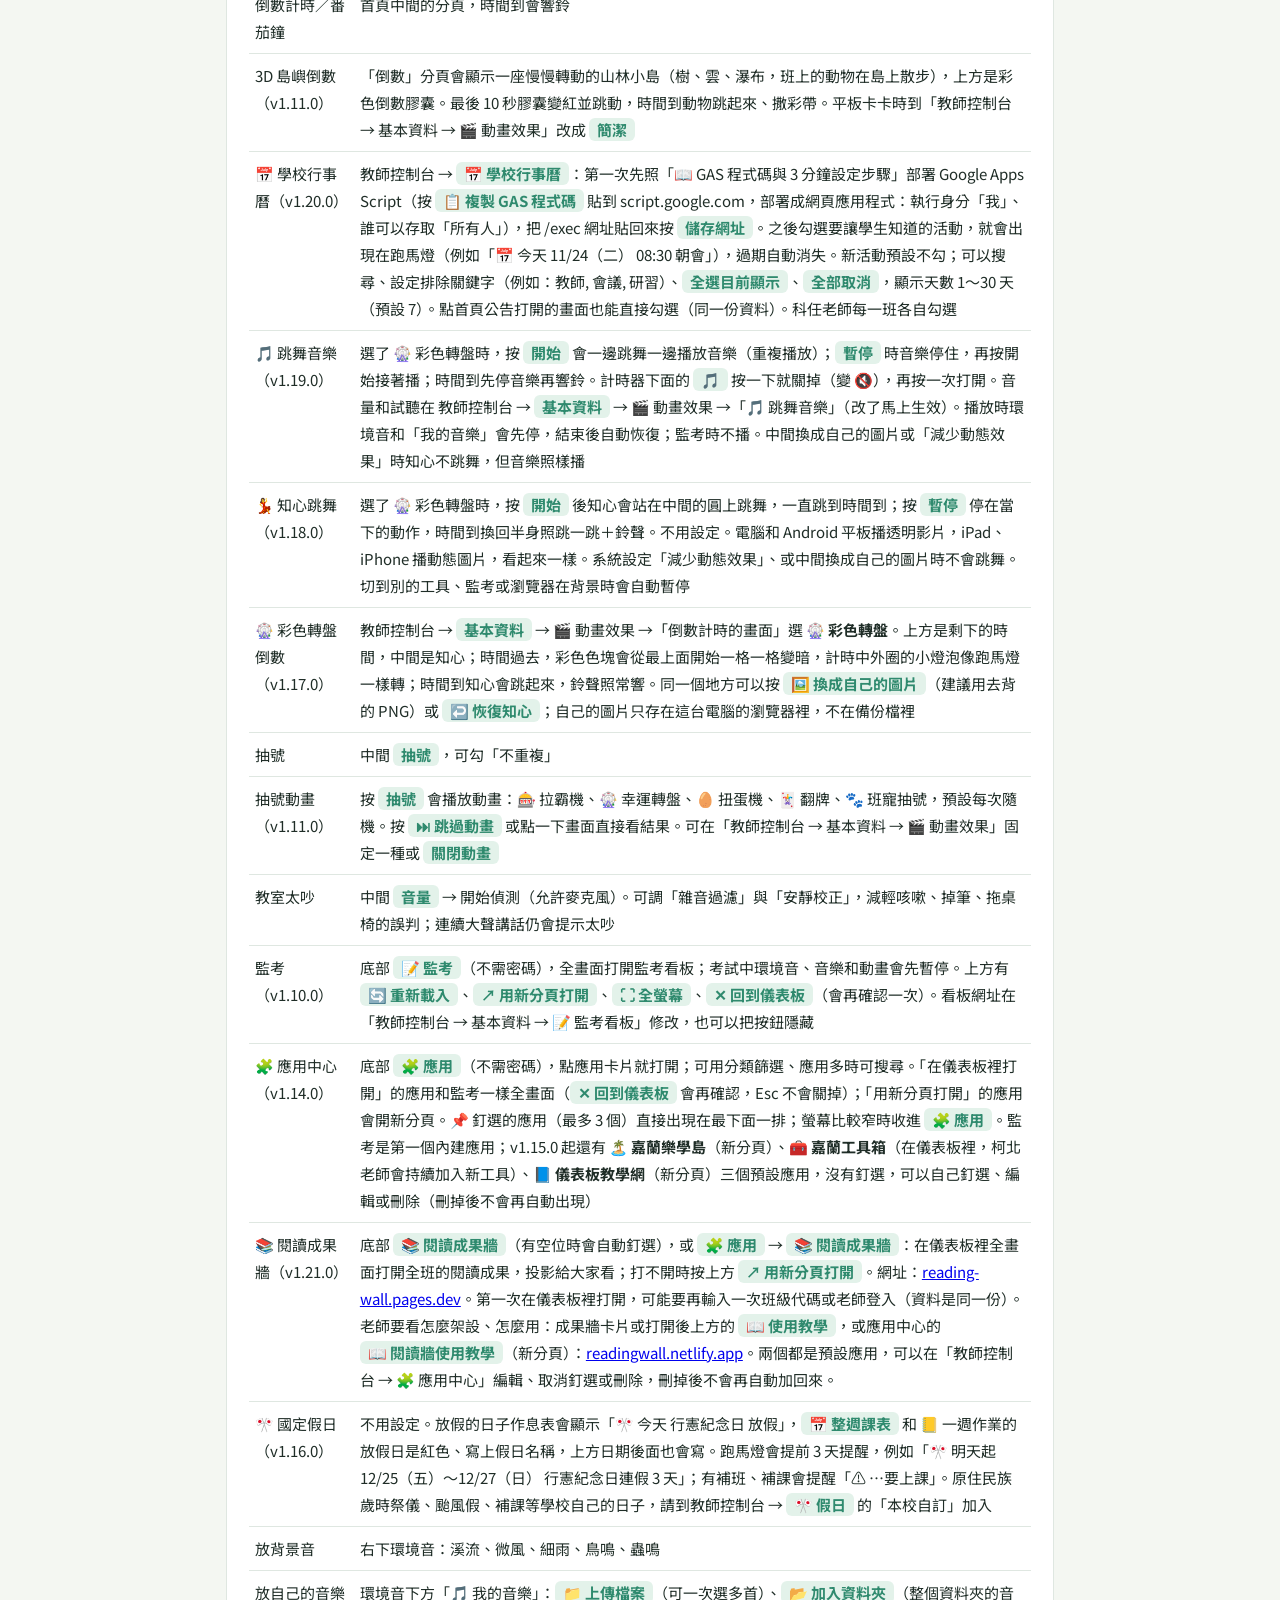
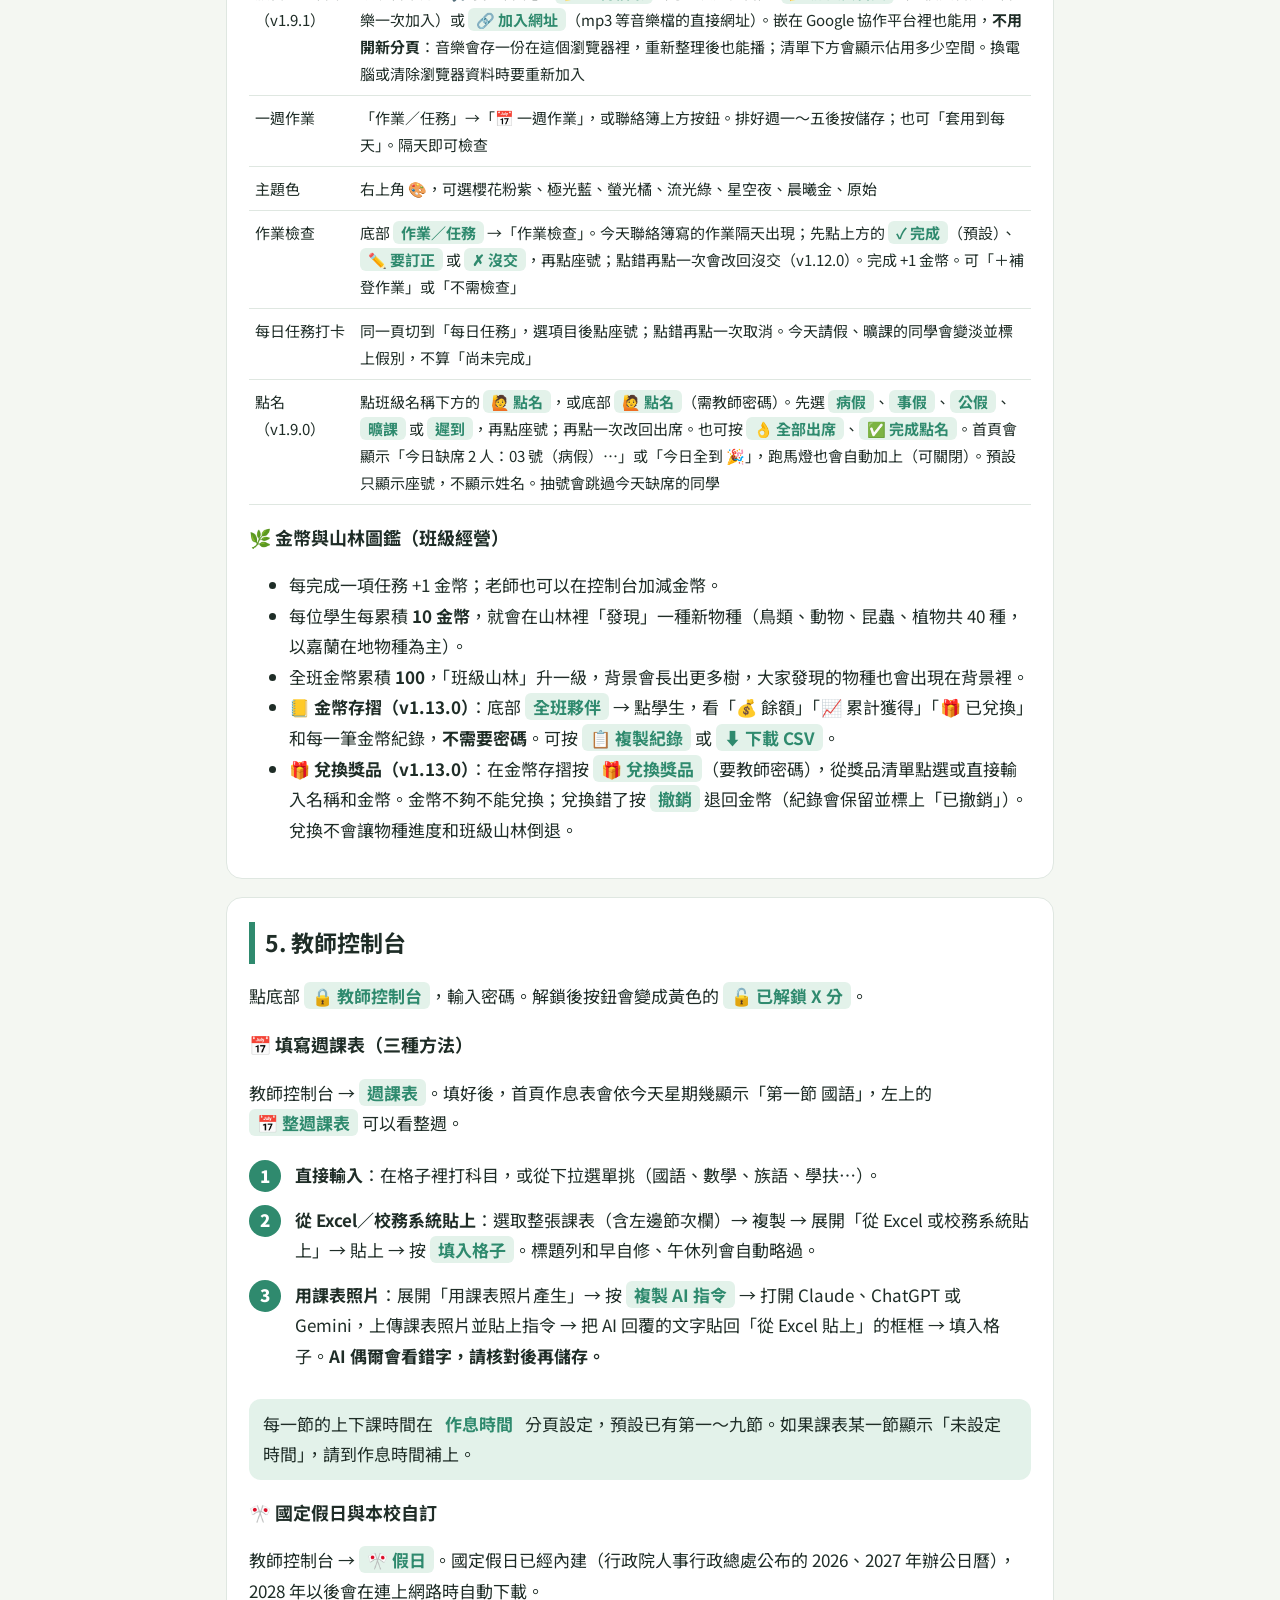
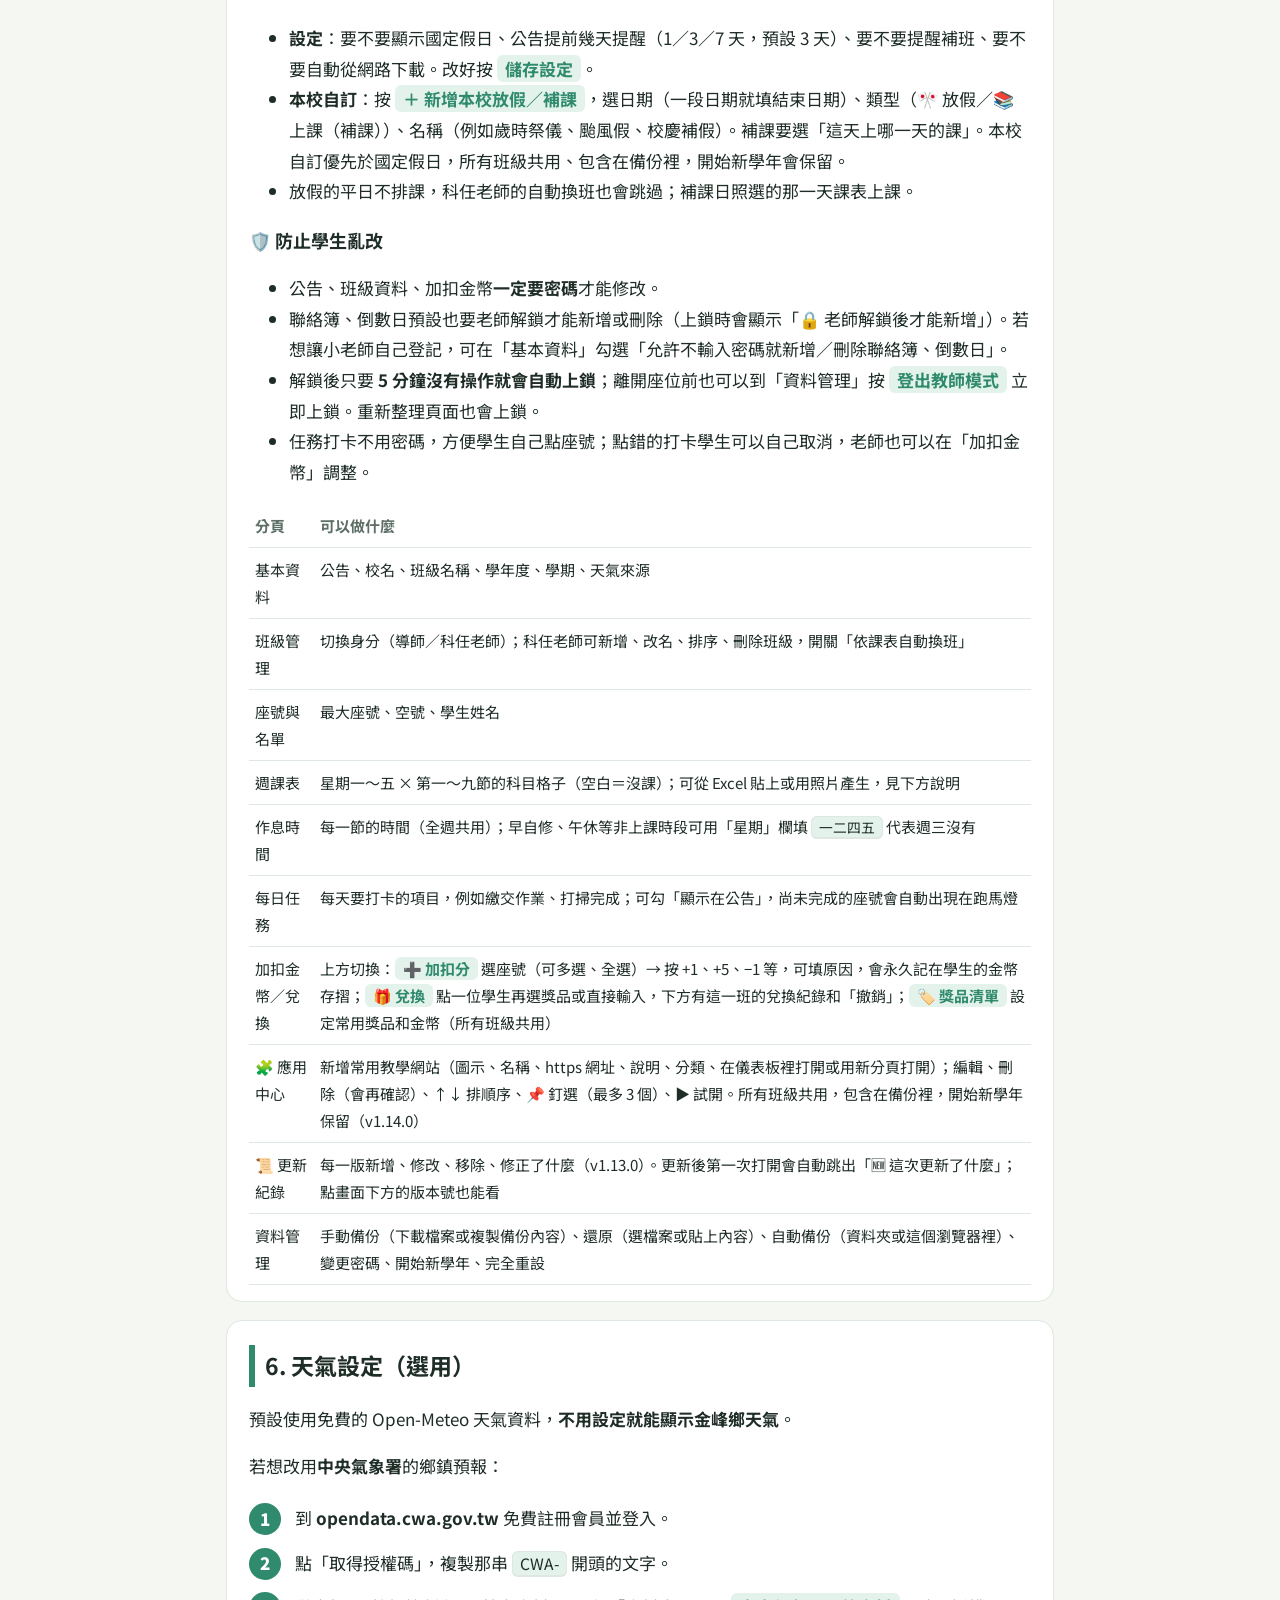
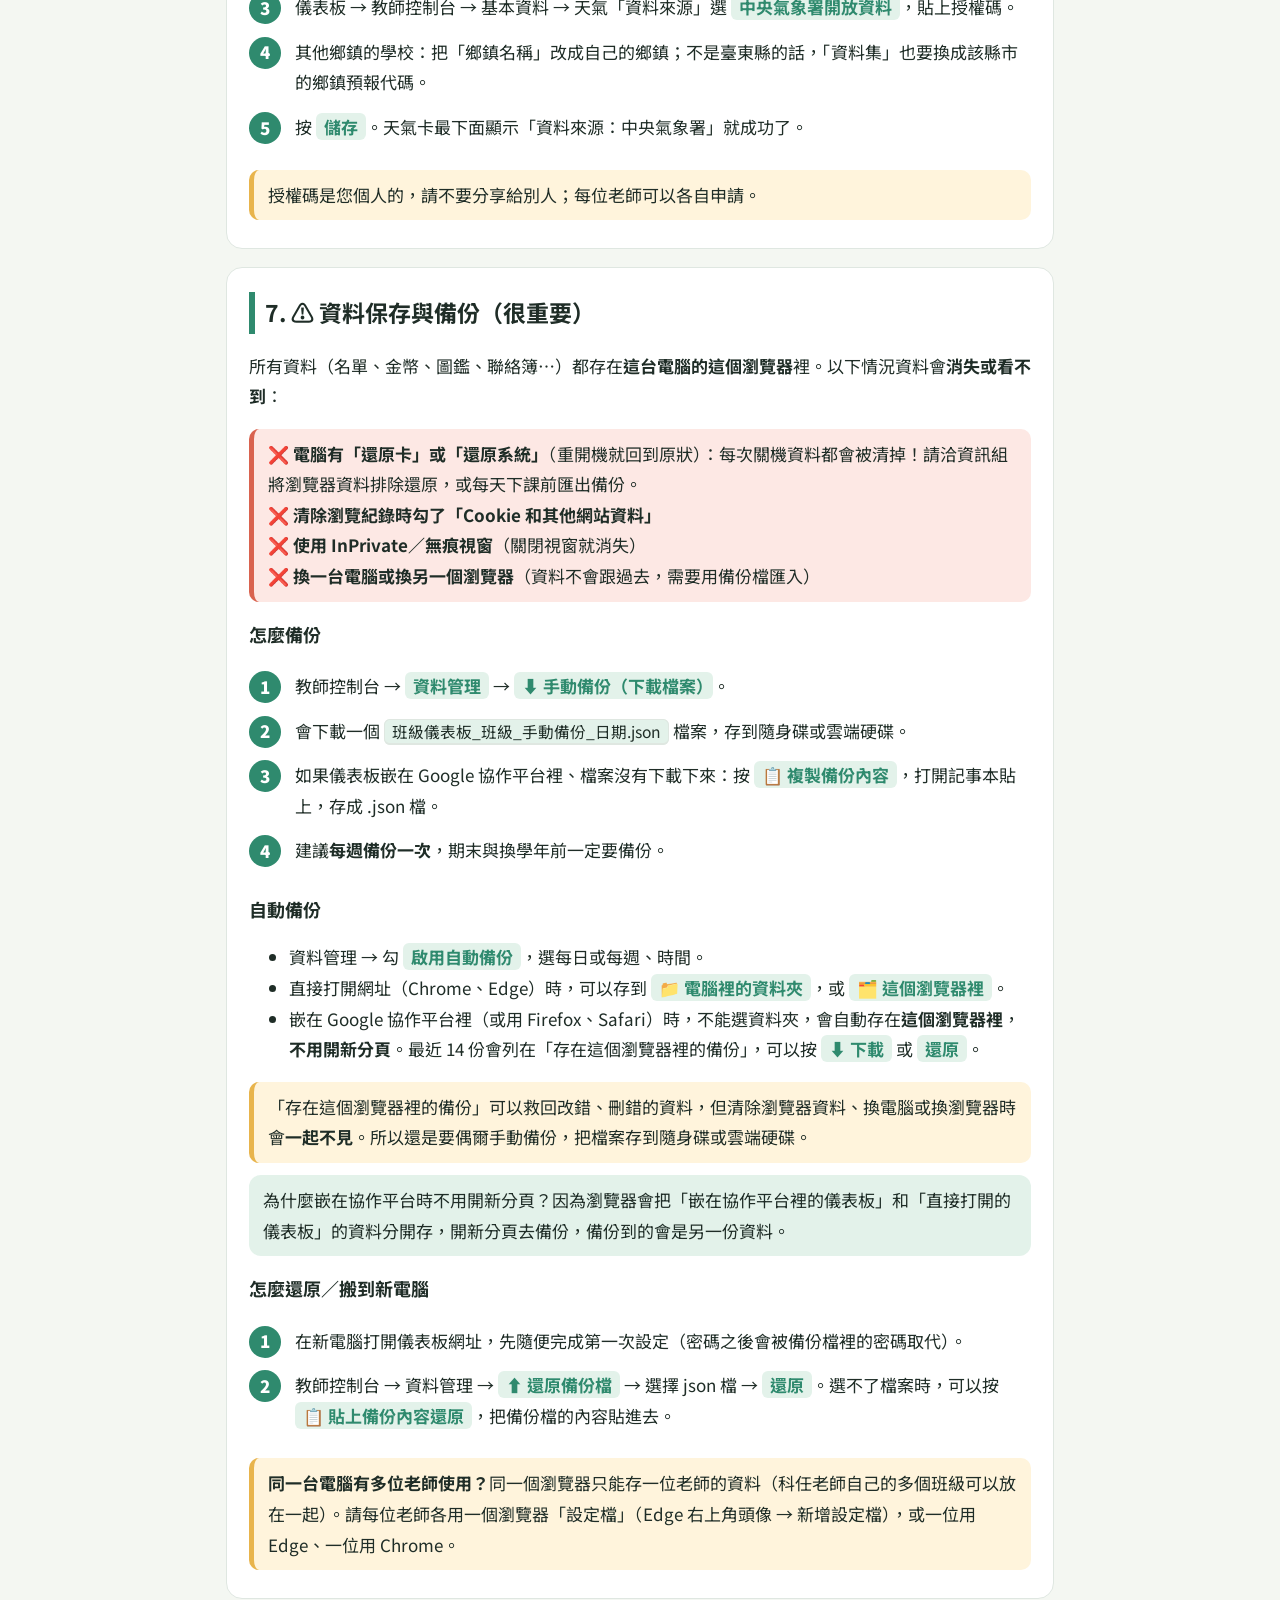
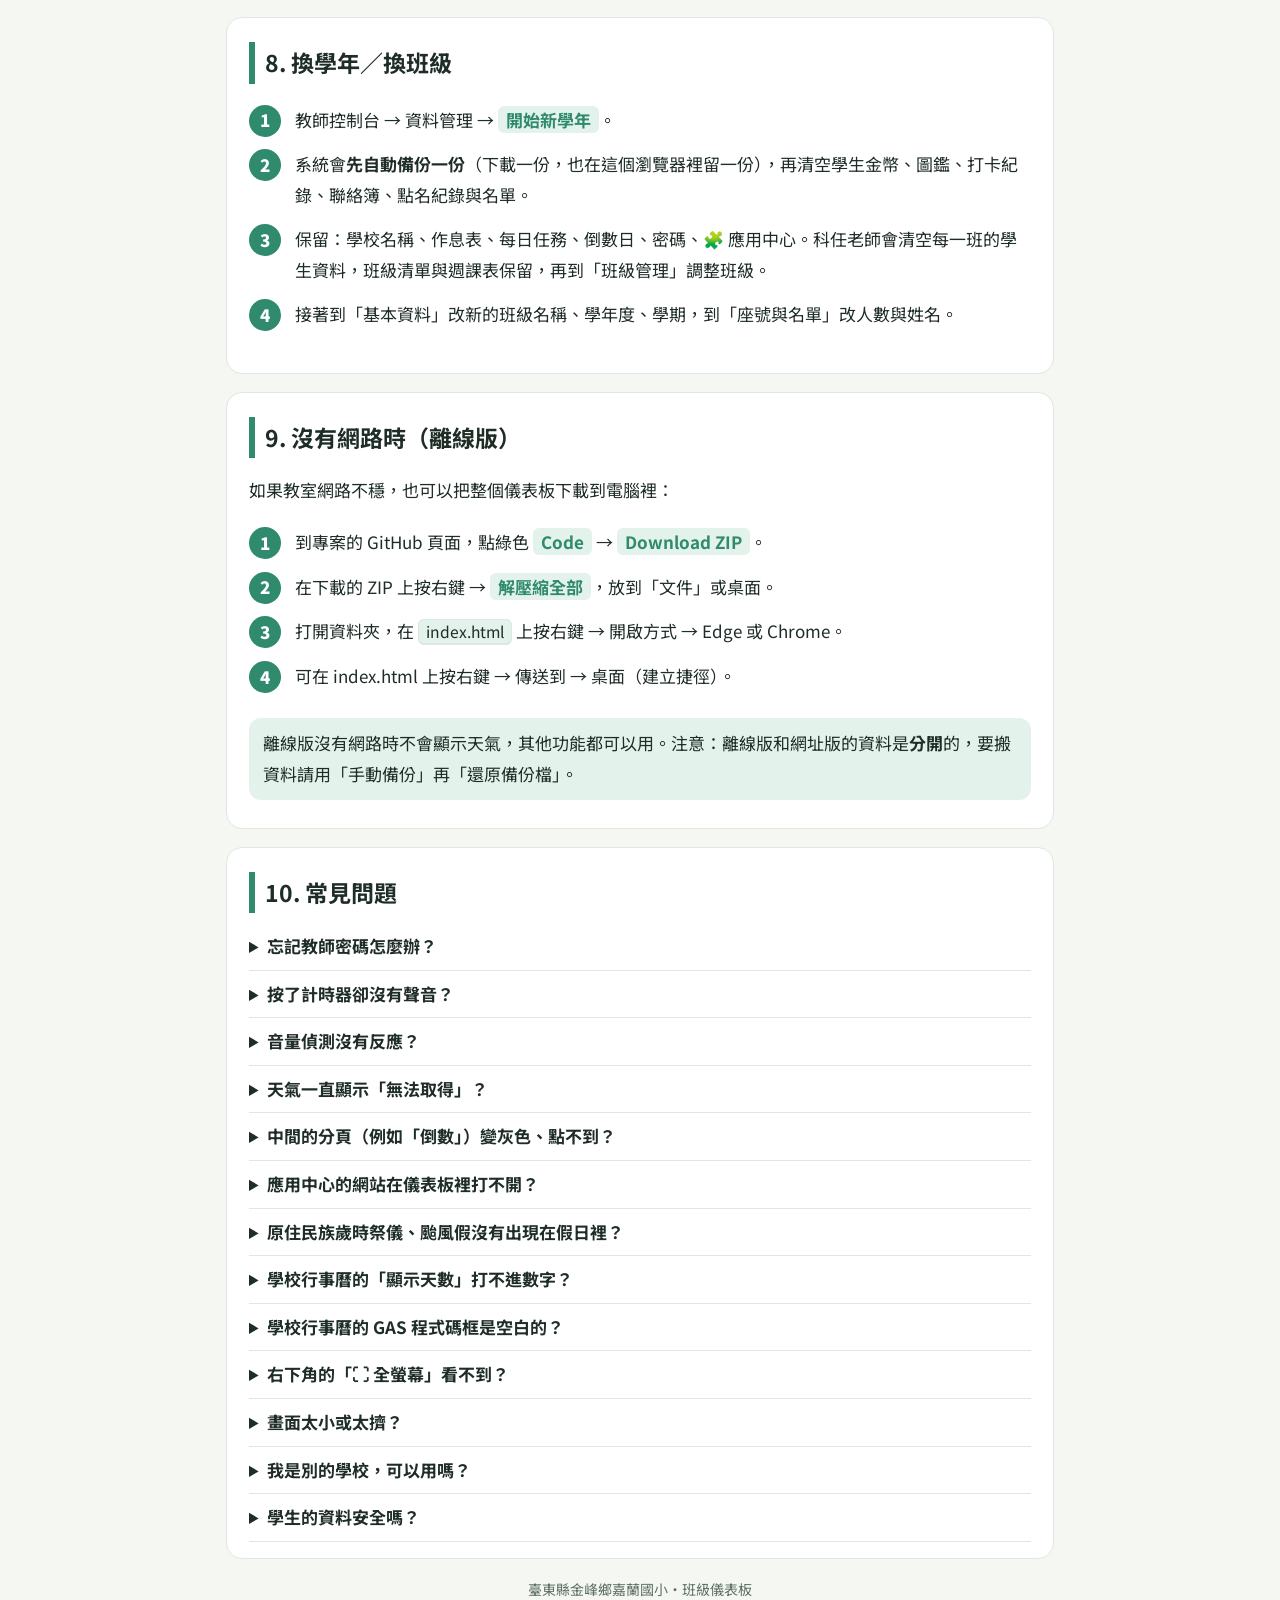
==== commit 2067bdb4: "Add files via upload" ====
--- a/guide.html
+++ b/guide.html
@@ -290,6 +290,8 @@
       <p>v1.20.0 的天數框是白底白字，其實有打進去只是看不到。v1.20.1 已修正：請按 <kbd>Ctrl</kbd> + <kbd>Shift</kbd> + <kbd>R</kbd> 重新整理。打好天數（1～30）按 <kbd>Enter</kbd> 或點別的地方就會套用。</p></details>
     <details><summary>學校行事曆的 GAS 程式碼框是空白的？</summary>
       <p>v1.20.1 以前程式碼框是白底白字，其實有程式碼只是看不到。v1.20.2 已改成深色底、亮色字：請按 <kbd>Ctrl</kbd> + <kbd>Shift</kbd> + <kbd>R</kbd> 重新整理，打開「📖 GAS 程式碼與 3 分鐘設定步驟」就能捲動閱讀；部署時一樣按 <span class="btnname">📋 複製 GAS 程式碼</span>。</p></details>
+    <details><summary>右下角的「⛶ 全螢幕」看不到？</summary>
+      <p>v1.21.0 以前，1280 寬的螢幕（或 1920×1080 開了 150% 縮放）最下面一排太寬，右邊的按鈕會被擠到畫面外。v1.21.1 已修正，不用再把瀏覽器縮小：請按 <kbd>Ctrl</kbd> + <kbd>Shift</kbd> + <kbd>R</kbd> 重新整理。最下面一排放不下時，版權文字會變成「…」，真的還放不下會換到第二行；如果瀏覽器之前縮小過，按 <kbd>Ctrl</kbd> + <kbd>0</kbd> 回到 100%。</p></details>
     <details><summary>畫面太小或太擠？</summary>
       <p>按 <kbd>F11</kbd> 全螢幕；或按 <kbd>Ctrl</kbd> + <kbd>-</kbd>／<kbd>+</kbd> 縮放，<kbd>Ctrl</kbd> + <kbd>0</kbd> 恢復。</p></details>
     <details><summary>我是別的學校，可以用嗎？</summary>
